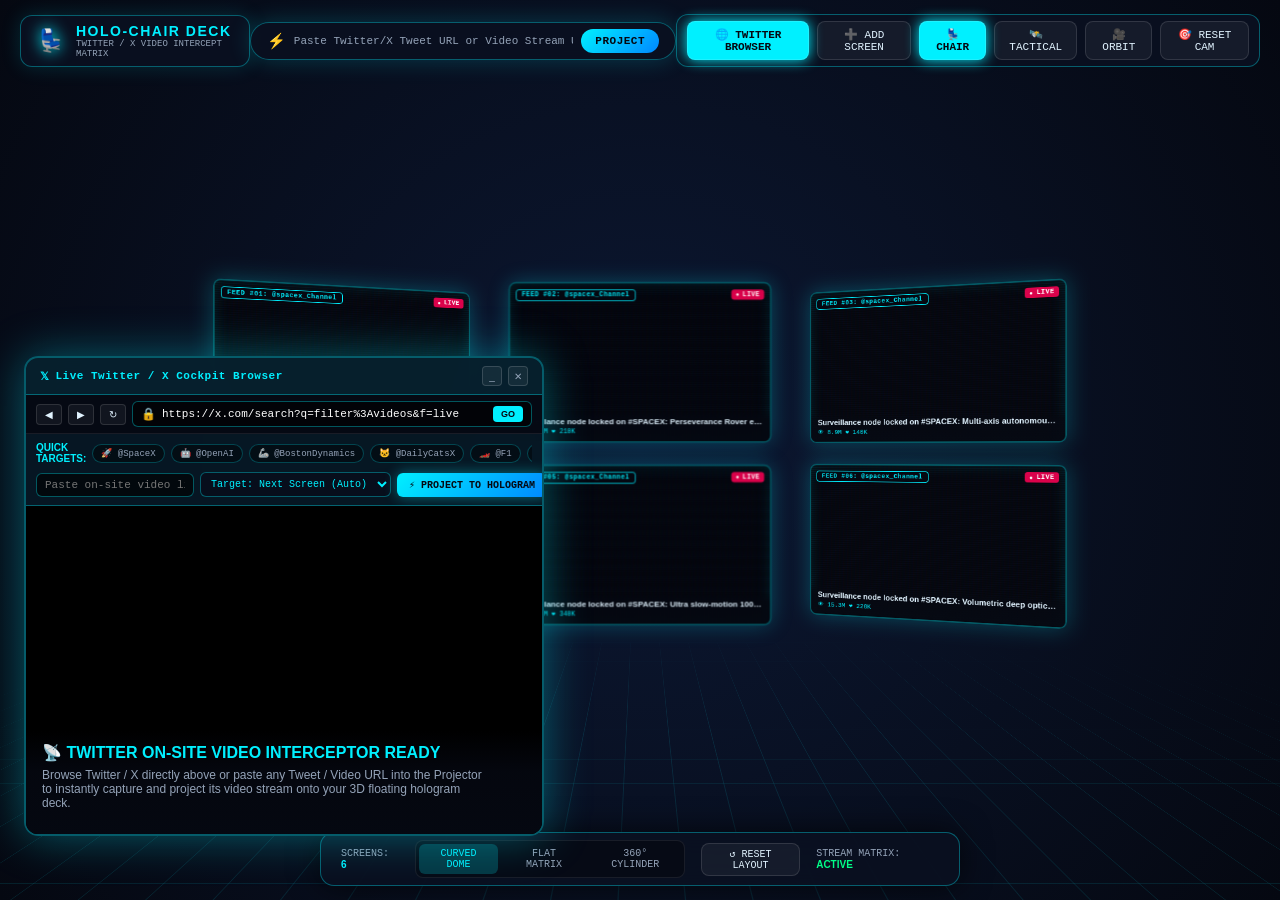
==== index.html @ 928a19dd "Deploy floating in-matrix Twitter browser with on-site video interceptor & 3D projector" ====
<!DOCTYPE html>
<html lang="en">
<head>
    <meta charset="UTF-8">
    <meta name="viewport" content="width=device-width, initial-scale=1.0">
    <title>Man in the Chair – 3D Holographic Twitter Command Deck</title>
    <link rel="stylesheet" href="./static/style.css">
    <script src="./static/twitter_engine.js"></script>
</head>
<body>

    <!-- 3D CSS Holographic Viewport -->
    <div id="css3d-viewport">
        <div class="floor-grid"></div>
        <div id="screens-cluster"></div>
    </div>

    <!-- Top Command HUD -->
    <div class="top-hud">
        <div class="brand-section">
            <div class="brand-icon">💺</div>
            <div>
                <div class="brand-title">Holo-Chair Deck</div>
                <div class="brand-sub">TWITTER / X VIDEO INTERCEPT MATRIX</div>
            </div>
        </div>

        <!-- Quick Intercept Input -->
        <form class="search-container" id="quick-intercept-form">
            <span class="search-icon">⚡</span>
            <input type="text" id="quick-intercept-input" placeholder="Paste Twitter/X Tweet URL or Video Stream URL to project into Hologram..." autocomplete="off" />
            <button type="submit" class="search-btn" id="quick-intercept-btn">PROJECT</button>
        </form>

        <!-- System Controls -->
        <div class="system-controls">
            <button class="hud-btn active" id="btn-toggle-browser" title="Toggle Floating Twitter Browser Console">🌐 TWITTER BROWSER</button>
            <button class="hud-btn" id="btn-add-screen" title="Add More Hologram Screens">➕ ADD SCREEN</button>
            <button class="hud-btn cam-btn active" data-cam="chair" title="First-Person Chair View">💺 CHAIR</button>
            <button class="hud-btn cam-btn" data-cam="tactical" title="Tactical Overview">🛰️ TACTICAL</button>
            <button class="hud-btn cam-btn" data-cam="orbit" title="Cinematic Orbit">🎥 ORBIT</button>
            <button class="hud-btn" id="btn-reset-cam" title="Reset Camera POV">🎯 RESET CAM</button>
        </div>
    </div>

    <!-- Floating Live Twitter Browser Console Deck -->
    <div class="floating-browser-panel" id="twitter-browser-panel">
        <div class="browser-header">
            <div class="browser-tab">
                <span style="color:var(--neon-cyan);">𝕏</span> Live Twitter / X Cockpit Browser
            </div>
            <div class="browser-window-controls">
                <button class="browser-win-btn" id="btn-browser-minimize">_</button>
                <button class="browser-win-btn" id="btn-browser-close">✕</button>
            </div>
        </div>

        <!-- Browser Navigation Bar -->
        <div class="browser-nav-bar">
            <button class="nav-btn" id="btn-nav-back" title="Back">◀</button>
            <button class="nav-btn" id="btn-nav-forward" title="Forward">▶</button>
            <button class="nav-btn" id="btn-nav-reload" title="Reload">↻</button>
            <div class="browser-url-bar">
                <span style="font-size:12px; color:var(--text-muted);">🔒</span>
                <input type="text" id="browser-url-input" value="https://x.com/search?q=filter%3Avideos&f=live" placeholder="https://x.com/..." />
                <button class="nav-go-btn" id="btn-nav-go">GO</button>
            </div>
        </div>

        <!-- Video Grabber / Interception Action Bar -->
        <div class="browser-action-bar">
            <div class="grabber-pill-group">
                <span style="font-size:10px; color:var(--neon-cyan); font-weight:700;">QUICK TARGETS:</span>
                <button class="target-pill" data-url="https://x.com/SpaceX">🚀 @SpaceX</button>
                <button class="target-pill" data-url="https://x.com/OpenAI">🤖 @OpenAI</button>
                <button class="target-pill" data-url="https://x.com/BostonDynamics">🦾 @BostonDynamics</button>
                <button class="target-pill" data-url="https://x.com/DailyCatsX">🐱 @DailyCatsX</button>
                <button class="target-pill" data-url="https://x.com/F1">🏎️ @F1</button>
                <button class="target-pill" data-url="https://x.com/search?q=starship%20video&f=live">🔍 Starship Live</button>
            </div>
            <div class="grabber-trigger-row">
                <input type="text" id="grab-video-url" placeholder="Paste on-site video link or Tweet URL to project..." />
                <select id="target-screen-select">
                    <option value="auto">Target: Next Screen (Auto)</option>
                    <option value="0">Screen #01</option>
                    <option value="1">Screen #02</option>
                    <option value="2">Screen #03</option>
                    <option value="3">Screen #04</option>
                    <option value="4">Screen #05</option>
                    <option value="5">Screen #06</option>
                    <option value="new">➕ New Screen</option>
                </select>
                <button class="grab-project-btn" id="btn-grab-project">⚡ PROJECT TO HOLOGRAM</button>
            </div>
        </div>

        <!-- Embedded Interactive Browser Frame -->
        <div class="browser-viewport-container">
            <iframe id="twitter-iframe" src="https://platform.twitter.com/widgets/tweet.html" allow="autoplay; fullscreen; encrypted-media"></iframe>
            <div class="browser-overlay-hint" id="browser-hint">
                <div style="font-size:16px; font-weight:700; color:var(--neon-cyan); margin-bottom:6px;">📡 TWITTER ON-SITE VIDEO INTERCEPTOR READY</div>
                <div style="font-size:12px; color:var(--text-muted); max-width:440px; margin-bottom:12px;">
                    Browse Twitter / X directly above or paste any Tweet / Video URL into the Projector to instantly capture and project its video stream onto your 3D floating hologram deck.
                </div>
            </div>
        </div>
    </div>

    <!-- Right Screen Adjuster Telemetry Panel -->
    <div class="right-focus-panel" id="focus-panel">
        <div class="panel-header" style="display:flex; justify-content:space-between; align-items:center;">
            <span id="focus-screen-num" style="color:var(--neon-cyan); font-weight:700;">SCREEN #01</span>
            <button class="focus-close-btn" id="close-focus-btn">✕</button>
        </div>

        <!-- 3D Screen Spatial Adjuster Controls -->
        <div class="adjuster-section">
            <div style="font-size:10px; font-weight:700; color:var(--neon-cyan); text-transform:uppercase;">⚙ SPATIAL CALIBRATION</div>

            <div class="control-slider-group">
                <span>SCALE:</span>
                <input type="range" id="slider-scale" min="0.5" max="2.0" step="0.05" value="1.0" />
            </div>
            <div class="control-slider-group">
                <span>OFFSET X:</span>
                <input type="range" id="slider-pos-x" min="-600" max="600" step="10" value="0" />
            </div>
            <div class="control-slider-group">
                <span>OFFSET Y:</span>
                <input type="range" id="slider-pos-y" min="-400" max="400" step="10" value="0" />
            </div>
            <div class="control-slider-group">
                <span>DEPTH Z:</span>
                <input type="range" id="slider-pos-z" min="-400" max="400" step="10" value="0" />
            </div>
            <div class="control-slider-group">
                <span>ANGLE Y:</span>
                <input type="range" id="slider-rot-y" min="-60" max="60" step="2" value="0" />
            </div>

            <div class="action-row">
                <button class="action-btn" id="btn-save-layout" title="Save Custom Spatial Layout">💾 SAVE LAYOUT</button>
                <button class="action-btn" id="btn-load-layout" title="Load Saved Layout">↺ LOAD</button>
                <button class="action-btn danger" id="btn-remove-screen" title="Remove This Screen">🗑 REMOVE</button>
            </div>
        </div>
    </div>

    <!-- Bottom Cockpit Status Deck -->
    <div class="bottom-cockpit-hud">
        <div class="cockpit-stat">SCREENS: <span id="stat-active-screens">6</span></div>
        
        <div class="layout-picker">
            <button class="layout-btn active" data-layout="curved_dome">CURVED DOME</button>
            <button class="layout-btn" data-layout="flat_matrix">FLAT MATRIX</button>
            <button class="layout-btn" data-layout="cylinder_ring">360° CYLINDER</button>
        </div>

        <button class="hud-btn" id="btn-reset-layout" style="padding:4px 8px; font-size:10px;">↺ RESET LAYOUT</button>
        <div class="cockpit-stat">STREAM MATRIX: <span style="color:var(--neon-green);">ACTIVE</span></div>
    </div>

    <!-- Modal for Adding Screen -->
    <div class="modal-backdrop" id="add-screen-modal">
        <div class="modal-card">
            <div style="font-size:14px; font-weight:700; color:var(--neon-cyan); letter-spacing:1px;">➕ DEPLOY NEW TWITTER / X SCREEN</div>
            <div style="font-size:11px; color:var(--text-muted);">Enter a topic, hashtag, or paste a direct Twitter/X post URL:</div>
            <input type="text" id="modal-screen-topic" placeholder="e.g. Starship, Sora, F1, https://x.com/user/status/..." />
            <div style="display:flex; gap:10px;">
                <button class="action-btn" id="modal-add-btn" style="background:var(--neon-cyan); color:#050811; font-weight:700; flex:2;">DEPLOY SCREEN</button>
                <button class="action-btn" id="modal-cancel-btn" style="flex:1;">CANCEL</button>
            </div>
        </div>
    </div>

    <!-- Toast Banner -->
    <div class="holo-toast" id="holo-toast">Holographic Array Online</div>

    <script src="./static/holo_viewport.js"></script>
    <script src="./static/app.js"></script>
</body>
</html>
---- static/style.css ----
:root {
  --neon-cyan: #00f0ff;
  --neon-amber: #ffb703;
  --neon-pink: #ff007f;
  --neon-green: #00ff88;
  --neon-purple: #9d4edd;
  --bg-deep: #050811;
  --bg-panel: rgba(10, 16, 32, 0.94);
  --border-cyan: rgba(0, 240, 255, 0.35);
  --border-glow: rgba(0, 240, 255, 0.6);
  --text-main: #e0f2fe;
  --text-muted: #94a3b8;
  --font-mono: 'SF Mono', 'Courier New', Courier, monospace;
}

* {
  box-sizing: border-box;
  margin: 0;
  padding: 0;
  user-select: none;
  font-family: -apple-system, BlinkMacSystemFont, 'Segoe UI', Roboto, sans-serif;
}

body {
  background: radial-gradient(circle at 50% 50%, #0c1833 0%, #050811 100%);
  color: var(--text-main);
  height: 100vh;
  overflow: hidden;
  position: relative;
  perspective: 1300px;
}

/* CSS 3D Viewport */
#css3d-viewport {
  position: absolute;
  top: 0; left: 0; width: 100%; height: 100%;
  display: flex;
  justify-content: center;
  align-items: center;
  transform-style: preserve-3d;
  z-index: 10;
  transition: transform 0.25s cubic-bezier(0.16, 1, 0.3, 1);
  pointer-events: auto;
}

/* Holographic Floor Grid */
.floor-grid {
  position: absolute;
  width: 2800px;
  height: 2800px;
  background-image: 
    linear-gradient(rgba(0, 240, 255, 0.15) 1px, transparent 1px),
    linear-gradient(90deg, rgba(0, 240, 255, 0.15) 1px, transparent 1px);
  background-size: 60px 60px;
  transform: rotateX(90deg) translateZ(-400px);
  opacity: 0.7;
  pointer-events: none;
  mask-image: radial-gradient(circle at center, black 30%, transparent 75%);
  -webkit-mask-image: radial-gradient(circle at center, black 30%, transparent 75%);
}

#screens-cluster {
  position: relative;
  width: 0; height: 0;
  transform-style: preserve-3d;
}

/* Individual 3D Floating Widescreen Video Screen */
.holo-screen-3d {
  position: absolute;
  width: 360px;
  height: 220px;
  left: -180px;
  top: -110px;
  transform-style: preserve-3d;
  background: rgba(5, 8, 17, 0.95);
  border: 2px solid var(--border-cyan);
  border-radius: 10px;
  box-shadow: 0 0 30px rgba(0, 240, 255, 0.25), inset 0 0 20px rgba(0, 240, 255, 0.15);
  transition: transform 0.4s cubic-bezier(0.16, 1, 0.3, 1), box-shadow 0.3s ease, border-color 0.3s ease;
  overflow: hidden;
  cursor: pointer;
  pointer-events: auto;
}

.holo-screen-3d:hover {
  border-color: var(--neon-cyan);
  box-shadow: 0 0 50px rgba(0, 240, 255, 0.6), inset 0 0 30px rgba(0, 240, 255, 0.3);
}

.holo-screen-3d.focused {
  border-color: var(--neon-green) !important;
  box-shadow: 0 0 60px rgba(0, 255, 136, 0.65), inset 0 0 30px rgba(0, 255, 136, 0.3) !important;
}

/* Full-Frame Video Stream */
.screen-video-el {
  width: 100%;
  height: 100%;
  object-fit: cover;
  display: block;
  filter: contrast(1.08) brightness(1.05);
}

/* Scanline Overlay */
.holo-screen-3d::after {
  content: " ";
  display: block;
  position: absolute;
  top: 0; left: 0; bottom: 0; right: 0;
  background: linear-gradient(rgba(18, 16, 16, 0) 50%, rgba(0, 0, 0, 0.35) 50%), 
              linear-gradient(90deg, rgba(255, 0, 0, 0.03), rgba(0, 255, 0, 0.01), rgba(0, 0, 255, 0.03));
  background-size: 100% 3px, 6px 100%;
  pointer-events: none;
}

/* Screen HUD Badges */
.screen-tag-badge {
  position: absolute;
  top: 8px;
  left: 8px;
  background: rgba(5, 8, 17, 0.85);
  border: 1px solid var(--neon-cyan);
  color: var(--neon-cyan);
  font-size: 9px;
  font-family: var(--font-mono);
  font-weight: 700;
  padding: 2px 7px;
  border-radius: 4px;
  z-index: 20;
  letter-spacing: 0.5px;
}

.screen-live-badge {
  position: absolute;
  top: 8px;
  right: 8px;
  background: rgba(255, 0, 85, 0.85);
  color: white;
  font-size: 9px;
  font-family: var(--font-mono);
  font-weight: 800;
  padding: 2px 6px;
  border-radius: 4px;
  z-index: 20;
  letter-spacing: 0.5px;
  display: flex;
  align-items: center;
  gap: 4px;
}

.screen-caption-bar {
  position: absolute;
  bottom: 0; left: 0; right: 0;
  background: linear-gradient(to top, rgba(5, 8, 17, 0.95) 0%, rgba(5, 8, 17, 0.8) 70%, transparent 100%);
  padding: 8px 10px;
  z-index: 20;
}

.screen-caption-title {
  font-size: 11px;
  color: var(--text-main);
  white-space: nowrap;
  overflow: hidden;
  text-overflow: ellipsis;
  font-weight: 600;
  margin-bottom: 3px;
}

.screen-caption-meta {
  font-size: 9px;
  color: var(--neon-cyan);
  font-family: var(--font-mono);
}

/* Top Command Bar */
.top-hud {
  position: absolute;
  top: 14px; left: 20px; right: 20px;
  display: flex;
  justify-content: space-between;
  align-items: center;
  z-index: 1000;
  pointer-events: auto;
}

.brand-section {
  display: flex;
  align-items: center;
  gap: 12px;
  background: var(--bg-panel);
  backdrop-filter: blur(16px);
  border: 1px solid var(--border-cyan);
  border-radius: 12px;
  padding: 7px 16px;
  box-shadow: 0 0 20px rgba(0, 240, 255, 0.15);
}

.brand-icon {
  font-size: 22px;
  filter: drop-shadow(0 0 8px var(--neon-cyan));
}

.brand-title {
  font-size: 14px;
  font-weight: 800;
  letter-spacing: 1.5px;
  text-transform: uppercase;
  color: var(--neon-cyan);
}

.brand-sub {
  font-size: 9px;
  color: var(--text-muted);
  font-family: var(--font-mono);
}

/* Quick Intercept Container */
.search-container {
  display: flex;
  align-items: center;
  gap: 8px;
  background: var(--bg-panel);
  backdrop-filter: blur(16px);
  border: 1px solid var(--border-cyan);
  border-radius: 30px;
  padding: 6px 16px;
  width: 480px;
  box-shadow: 0 0 25px rgba(0, 240, 255, 0.2);
  transition: all 0.3s ease;
  z-index: 1000;
}

.search-container:focus-within {
  border-color: var(--neon-cyan);
  box-shadow: 0 0 35px rgba(0, 240, 255, 0.45);
}

.search-icon {
  color: var(--neon-cyan);
  font-size: 15px;
}

#quick-intercept-input {
  flex: 1;
  background: transparent;
  border: none;
  color: white;
  font-size: 13px;
  outline: none;
  font-family: var(--font-mono);
  user-select: text;
  -webkit-user-select: text;
}

#quick-intercept-input::placeholder {
  color: var(--text-muted);
  font-size: 11px;
}

.search-btn {
  background: linear-gradient(135deg, #00f0ff 0%, #0088ff 100%);
  border: none;
  color: #050811;
  font-weight: 800;
  font-size: 11px;
  padding: 6px 14px;
  border-radius: 20px;
  cursor: pointer;
  letter-spacing: 0.5px;
  font-family: var(--font-mono);
}

/* System Controls */
.system-controls {
  display: flex;
  gap: 8px;
  background: var(--bg-panel);
  backdrop-filter: blur(16px);
  border: 1px solid var(--border-cyan);
  border-radius: 12px;
  padding: 6px 10px;
}

.hud-btn {
  background: rgba(255, 255, 255, 0.05);
  border: 1px solid rgba(255, 255, 255, 0.12);
  color: var(--text-main);
  padding: 6px 10px;
  border-radius: 8px;
  font-size: 11px;
  font-family: var(--font-mono);
  display: flex;
  align-items: center;
  gap: 5px;
  cursor: pointer;
  transition: all 0.2s;
}

.hud-btn:hover {
  background: rgba(0, 240, 255, 0.2);
  border-color: var(--neon-cyan);
  color: var(--neon-cyan);
  box-shadow: 0 0 12px rgba(0, 240, 255, 0.3);
}

.hud-btn.active {
  background: var(--neon-cyan);
  color: #050811;
  font-weight: 800;
  box-shadow: 0 0 14px var(--neon-cyan);
}

/* =============================================================
   Floating Twitter Browser Console Deck
   ============================================================= */
.floating-browser-panel {
  position: absolute;
  bottom: 64px;
  left: 24px;
  width: 520px;
  height: 480px;
  background: rgba(8, 14, 28, 0.96);
  backdrop-filter: blur(20px);
  border: 2px solid var(--border-cyan);
  border-radius: 14px;
  box-shadow: 0 0 45px rgba(0, 240, 255, 0.35);
  display: flex;
  flex-direction: column;
  z-index: 1500;
  overflow: hidden;
  transition: all 0.3s cubic-bezier(0.16, 1, 0.3, 1);
  pointer-events: auto;
}

.browser-header {
  display: flex;
  justify-content: space-between;
  align-items: center;
  background: rgba(0, 240, 255, 0.08);
  border-bottom: 1px solid var(--border-cyan);
  padding: 8px 14px;
}

.browser-tab {
  font-size: 11px;
  font-weight: 700;
  color: var(--neon-cyan);
  font-family: var(--font-mono);
  display: flex;
  align-items: center;
  gap: 6px;
  letter-spacing: 0.5px;
}

.browser-window-controls {
  display: flex;
  gap: 6px;
}

.browser-win-btn {
  background: rgba(255, 255, 255, 0.06);
  border: 1px solid rgba(255, 255, 255, 0.15);
  color: var(--text-muted);
  width: 20px;
  height: 20px;
  border-radius: 4px;
  font-size: 10px;
  cursor: pointer;
  display: flex;
  align-items: center;
  justify-content: center;
}

.browser-win-btn:hover {
  color: white;
  border-color: var(--neon-cyan);
}

/* Browser Nav Bar */
.browser-nav-bar {
  display: flex;
  align-items: center;
  gap: 6px;
  padding: 6px 10px;
  background: rgba(5, 8, 17, 0.7);
  border-bottom: 1px solid rgba(255, 255, 255, 0.08);
}

.nav-btn {
  background: rgba(255, 255, 255, 0.05);
  border: 1px solid rgba(255, 255, 255, 0.12);
  color: var(--text-main);
  padding: 4px 8px;
  border-radius: 4px;
  font-size: 10px;
  cursor: pointer;
}

.nav-btn:hover {
  background: rgba(0, 240, 255, 0.2);
  color: var(--neon-cyan);
}

.browser-url-bar {
  flex: 1;
  display: flex;
  align-items: center;
  gap: 6px;
  background: rgba(0, 0, 0, 0.6);
  border: 1px solid var(--border-cyan);
  border-radius: 6px;
  padding: 4px 8px;
}

#browser-url-input {
  flex: 1;
  background: transparent;
  border: none;
  color: white;
  font-size: 11px;
  font-family: var(--font-mono);
  outline: none;
  user-select: text;
  -webkit-user-select: text;
}

.nav-go-btn {
  background: var(--neon-cyan);
  border: none;
  color: #050811;
  font-size: 9px;
  font-weight: 800;
  padding: 3px 8px;
  border-radius: 4px;
  cursor: pointer;
}

/* Action & Grabber Bar */
.browser-action-bar {
  display: flex;
  flex-direction: column;
  gap: 6px;
  padding: 8px 10px;
  background: rgba(0, 240, 255, 0.04);
  border-bottom: 1px solid var(--border-cyan);
}

.grabber-pill-group {
  display: flex;
  align-items: center;
  gap: 6px;
  overflow-x: auto;
  padding-bottom: 2px;
}

.target-pill {
  background: rgba(0, 0, 0, 0.4);
  border: 1px solid rgba(0, 240, 255, 0.25);
  color: var(--text-muted);
  font-size: 9px;
  font-family: var(--font-mono);
  padding: 3px 8px;
  border-radius: 12px;
  white-space: nowrap;
  cursor: pointer;
  transition: all 0.2s;
}

.target-pill:hover {
  border-color: var(--neon-cyan);
  color: var(--neon-cyan);
  background: rgba(0, 240, 255, 0.15);
}

.grabber-trigger-row {
  display: flex;
  gap: 6px;
  align-items: center;
}

#grab-video-url {
  flex: 2;
  background: rgba(0, 0, 0, 0.6);
  border: 1px solid var(--border-cyan);
  border-radius: 6px;
  padding: 5px 8px;
  color: white;
  font-size: 11px;
  font-family: var(--font-mono);
  outline: none;
  user-select: text;
  -webkit-user-select: text;
}

#target-screen-select {
  flex: 1;
  background: rgba(8, 14, 28, 0.9);
  border: 1px solid var(--border-cyan);
  color: var(--neon-cyan);
  border-radius: 6px;
  padding: 5px 6px;
  font-size: 10px;
  font-family: var(--font-mono);
  outline: none;
  cursor: pointer;
}

.grab-project-btn {
  background: linear-gradient(135deg, #00f0ff 0%, #0088ff 100%);
  border: none;
  color: #050811;
  font-size: 10px;
  font-weight: 800;
  font-family: var(--font-mono);
  padding: 6px 12px;
  border-radius: 6px;
  cursor: pointer;
  white-space: nowrap;
  box-shadow: 0 0 14px rgba(0, 240, 255, 0.4);
}

.grab-project-btn:hover {
  box-shadow: 0 0 20px rgba(0, 240, 255, 0.7);
}

/* Browser Viewport */
.browser-viewport-container {
  position: relative;
  flex: 1;
  background: #000;
  overflow: hidden;
}

#twitter-iframe {
  width: 100%;
  height: 100%;
  border: none;
  background: #000;
}

.browser-overlay-hint {
  position: absolute;
  bottom: 0; left: 0; right: 0;
  background: linear-gradient(to top, rgba(5, 8, 17, 0.98) 0%, rgba(5, 8, 17, 0.85) 60%, transparent 100%);
  padding: 12px 16px;
  pointer-events: none;
}

/* Right Adjuster Telemetry Panel */
.right-focus-panel {
  position: absolute;
  top: 100px;
  right: 20px;
  width: 280px;
  background: var(--bg-panel);
  backdrop-filter: blur(16px);
  border: 1px solid var(--border-cyan);
  border-radius: 12px;
  padding: 14px;
  display: none;
  flex-direction: column;
  gap: 12px;
  z-index: 1000;
  box-shadow: 0 0 35px rgba(0, 240, 255, 0.25);
}

.focus-close-btn {
  background: transparent;
  border: none;
  color: var(--text-muted);
  cursor: pointer;
  font-size: 14px;
}

.focus-close-btn:hover {
  color: white;
}

.adjuster-section {
  display: flex;
  flex-direction: column;
  gap: 8px;
}

.control-slider-group {
  display: flex;
  align-items: center;
  justify-content: space-between;
  font-size: 10px;
  font-family: var(--font-mono);
  color: var(--text-muted);
  gap: 8px;
}

.control-slider-group input[type="range"] {
  flex: 1;
  accent-color: var(--neon-cyan);
  cursor: pointer;
}

.action-row {
  display: flex;
  gap: 6px;
  margin-top: 6px;
}

.action-btn {
  flex: 1;
  background: rgba(255, 255, 255, 0.06);
  border: 1px solid rgba(255, 255, 255, 0.15);
  color: var(--text-main);
  padding: 6px;
  border-radius: 6px;
  font-size: 10px;
  font-family: var(--font-mono);
  cursor: pointer;
  transition: all 0.2s;
  text-align: center;
}

.action-btn:hover {
  background: rgba(0, 240, 255, 0.2);
  border-color: var(--neon-cyan);
  color: var(--neon-cyan);
}

.action-btn.danger:hover {
  background: rgba(255, 0, 85, 0.25);
  border-color: #ff0055;
  color: #ff0055;
}

/* Bottom Cockpit Status Deck */
.bottom-cockpit-hud {
  position: absolute;
  bottom: 14px;
  left: 50%;
  transform: translateX(-50%);
  display: flex;
  align-items: center;
  gap: 16px;
  background: var(--bg-panel);
  backdrop-filter: blur(16px);
  border: 1px solid var(--border-cyan);
  border-radius: 14px;
  padding: 7px 20px;
  z-index: 1000;
  box-shadow: 0 0 30px rgba(0, 0, 0, 0.7);
}

.cockpit-stat {
  font-size: 10px;
  font-family: var(--font-mono);
  color: var(--text-muted);
}

.cockpit-stat span {
  color: var(--neon-cyan);
  font-weight: 700;
}

.layout-picker {
  display: flex;
  gap: 6px;
  background: rgba(0, 0, 0, 0.3);
  padding: 3px;
  border-radius: 8px;
  border: 1px solid rgba(255, 255, 255, 0.08);
}

.layout-btn {
  background: transparent;
  border: none;
  color: var(--text-muted);
  font-size: 10px;
  font-family: var(--font-mono);
  padding: 4px 8px;
  border-radius: 6px;
  cursor: pointer;
  transition: all 0.2s;
}

.layout-btn.active, .layout-btn:hover {
  background: rgba(0, 240, 255, 0.2);
  color: var(--neon-cyan);
}

/* Modal for Adding Screen */
.modal-backdrop {
  position: fixed;
  top: 0; left: 0; right: 0; bottom: 0;
  background: rgba(0, 0, 0, 0.75);
  backdrop-filter: blur(8px);
  display: none;
  align-items: center;
  justify-content: center;
  z-index: 3000;
}

.modal-card {
  width: 420px;
  background: var(--bg-panel);
  border: 1px solid var(--neon-cyan);
  border-radius: 14px;
  padding: 20px;
  box-shadow: 0 0 40px rgba(0, 240, 255, 0.35);
  display: flex;
  flex-direction: column;
  gap: 14px;
}

.modal-card input {
  width: 100%;
  background: rgba(0, 0, 0, 0.5);
  border: 1px solid var(--border-cyan);
  border-radius: 8px;
  padding: 10px;
  color: white;
  font-size: 13px;
  outline: none;
  font-family: var(--font-mono);
  user-select: text;
  -webkit-user-select: text;
}

/* Holographic Notification Banner */
.holo-toast {
  position: absolute;
  top: 80px;
  left: 50%;
  transform: translateX(-50%);
  background: rgba(8, 14, 28, 0.95);
  backdrop-filter: blur(16px);
  border: 1px solid var(--neon-cyan);
  color: var(--neon-cyan);
  font-size: 12px;
  font-family: var(--font-mono);
  padding: 8px 20px;
  border-radius: 24px;
  box-shadow: 0 0 30px rgba(0, 240, 255, 0.5);
  z-index: 2000;
  display: none;
  letter-spacing: 0.5px;
}

input, button, select, .top-hud, .floating-browser-panel, .right-focus-panel, .bottom-cockpit-hud, .hud-btn, .layout-btn, .search-btn, .action-btn {
  pointer-events: auto !important;
  cursor: pointer;
}
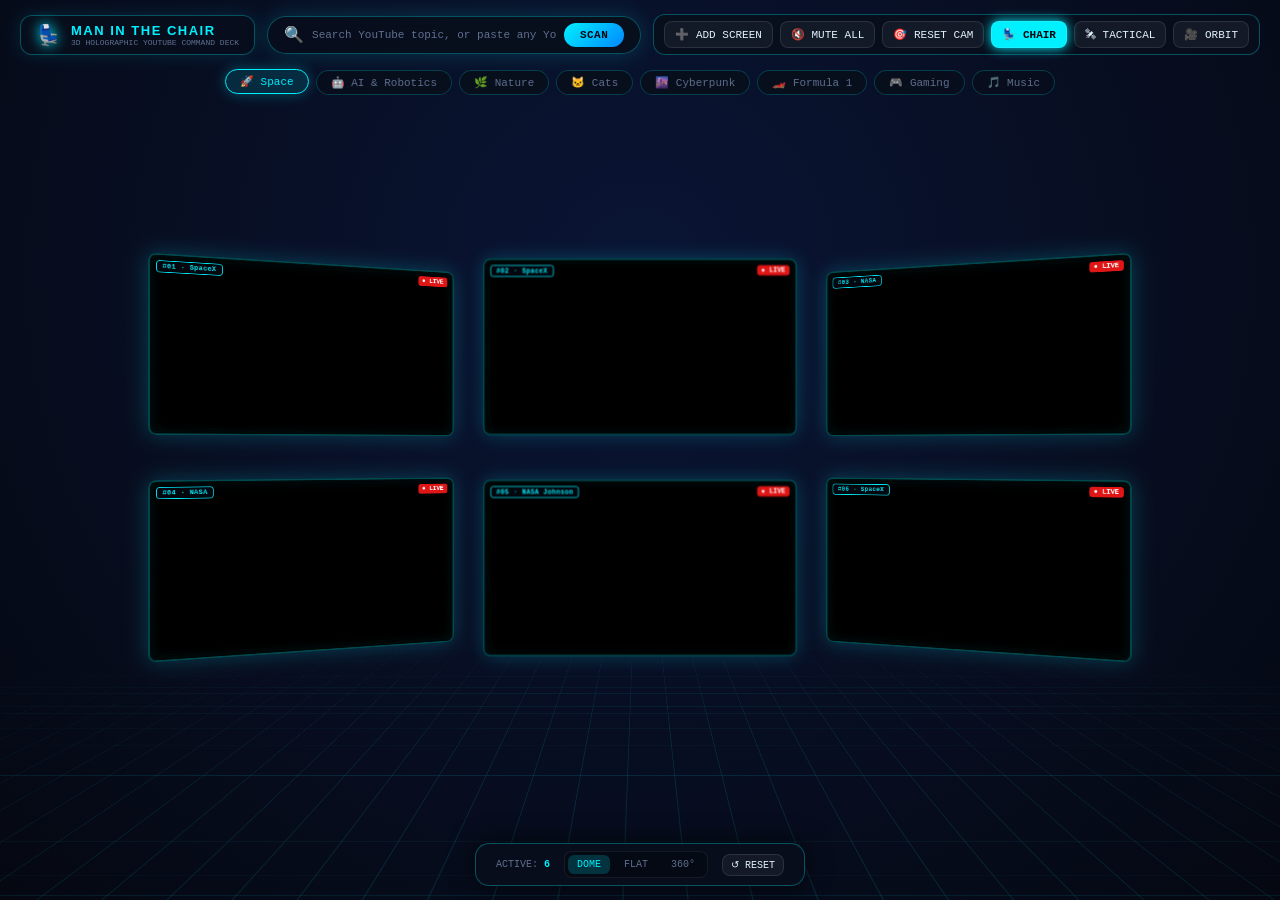
==== commit c94af9df: "Complete rebuild: Replace Twitter with YouTube - real embeddable live video streams in 3D holographi" ====
--- a/index.html
+++ b/index.html
@@ -3,180 +3,119 @@
 <head>
     <meta charset="UTF-8">
     <meta name="viewport" content="width=device-width, initial-scale=1.0">
-    <title>Man in the Chair – 3D Holographic Twitter Command Deck</title>
+    <title>Man in the Chair – 3D Holographic YouTube Command Deck</title>
     <link rel="stylesheet" href="./static/style.css">
-    <script src="./static/twitter_engine.js"></script>
 </head>
 <body>
 
-    <!-- 3D CSS Holographic Viewport -->
-    <div id="css3d-viewport">
+    <!-- 3D Holographic Viewport -->
+    <div id="viewport">
         <div class="floor-grid"></div>
         <div id="screens-cluster"></div>
     </div>
 
-    <!-- Top Command HUD -->
+    <!-- Top HUD Bar -->
     <div class="top-hud">
-        <div class="brand-section">
-            <div class="brand-icon">💺</div>
+        <div class="brand">
+            <span class="brand-icon">💺</span>
             <div>
-                <div class="brand-title">Holo-Chair Deck</div>
-                <div class="brand-sub">TWITTER / X VIDEO INTERCEPT MATRIX</div>
+                <div class="brand-name">MAN IN THE CHAIR</div>
+                <div class="brand-sub">3D HOLOGRAPHIC YOUTUBE COMMAND DECK</div>
             </div>
         </div>
 
-        <!-- Quick Intercept Input -->
-        <form class="search-container" id="quick-intercept-form">
-            <span class="search-icon">⚡</span>
-            <input type="text" id="quick-intercept-input" placeholder="Paste Twitter/X Tweet URL or Video Stream URL to project into Hologram..." autocomplete="off" />
-            <button type="submit" class="search-btn" id="quick-intercept-btn">PROJECT</button>
+        <form class="search-bar" id="search-form">
+            <span>🔍</span>
+            <input id="search-input" type="text" placeholder="Search YouTube topic, or paste any YouTube URL..." autocomplete="off" />
+            <button type="submit" id="search-btn">SCAN</button>
         </form>
 
-        <!-- System Controls -->
-        <div class="system-controls">
-            <button class="hud-btn active" id="btn-toggle-browser" title="Toggle Floating Twitter Browser Console">🌐 TWITTER BROWSER</button>
-            <button class="hud-btn" id="btn-add-screen" title="Add More Hologram Screens">➕ ADD SCREEN</button>
-            <button class="hud-btn cam-btn active" data-cam="chair" title="First-Person Chair View">💺 CHAIR</button>
-            <button class="hud-btn cam-btn" data-cam="tactical" title="Tactical Overview">🛰️ TACTICAL</button>
-            <button class="hud-btn cam-btn" data-cam="orbit" title="Cinematic Orbit">🎥 ORBIT</button>
-            <button class="hud-btn" id="btn-reset-cam" title="Reset Camera POV">🎯 RESET CAM</button>
+        <div class="hud-controls">
+            <button class="hud-btn add-btn" id="btn-add">➕ ADD SCREEN</button>
+            <button class="hud-btn" id="btn-mute-all">🔇 MUTE ALL</button>
+            <button class="hud-btn" id="btn-reset-cam">🎯 RESET CAM</button>
+            <button class="hud-btn cam-btn active" data-cam="chair">💺 CHAIR</button>
+            <button class="hud-btn cam-btn" data-cam="tactical">🛰 TACTICAL</button>
+            <button class="hud-btn cam-btn" data-cam="orbit">🎥 ORBIT</button>
         </div>
     </div>
 
-    <!-- Floating Live Twitter Browser Console Deck -->
-    <div class="floating-browser-panel" id="twitter-browser-panel">
-        <div class="browser-header">
-            <div class="browser-tab">
-                <span style="color:var(--neon-cyan);">𝕏</span> Live Twitter / X Cockpit Browser
-            </div>
-            <div class="browser-window-controls">
-                <button class="browser-win-btn" id="btn-browser-minimize">_</button>
-                <button class="browser-win-btn" id="btn-browser-close">✕</button>
-            </div>
+    <!-- Category Pills -->
+    <div class="pills-bar">
+        <button class="pill active" data-cat="space">🚀 Space</button>
+        <button class="pill" data-cat="ai">🤖 AI & Robotics</button>
+        <button class="pill" data-cat="nature">🌿 Nature</button>
+        <button class="pill" data-cat="cats">🐱 Cats</button>
+        <button class="pill" data-cat="cyberpunk">🌆 Cyberpunk</button>
+        <button class="pill" data-cat="f1">🏎️ Formula 1</button>
+        <button class="pill" data-cat="gaming">🎮 Gaming</button>
+        <button class="pill" data-cat="music">🎵 Music</button>
+    </div>
+
+    <!-- Right Panel: Screen Adjuster -->
+    <div class="right-panel" id="adj-panel">
+        <div class="panel-title-row">
+            <span id="adj-screen-label">SCREEN #01</span>
+            <button id="adj-close">✕</button>
         </div>
 
-        <!-- Browser Navigation Bar -->
-        <div class="browser-nav-bar">
-            <button class="nav-btn" id="btn-nav-back" title="Back">◀</button>
-            <button class="nav-btn" id="btn-nav-forward" title="Forward">▶</button>
-            <button class="nav-btn" id="btn-nav-reload" title="Reload">↻</button>
-            <div class="browser-url-bar">
-                <span style="font-size:12px; color:var(--text-muted);">🔒</span>
-                <input type="text" id="browser-url-input" value="https://x.com/search?q=filter%3Avideos&f=live" placeholder="https://x.com/..." />
-                <button class="nav-go-btn" id="btn-nav-go">GO</button>
-            </div>
+        <div class="slider-group">
+            <label>SCALE</label>
+            <input type="range" id="sl-scale" min="0.4" max="2.2" step="0.05" value="1" />
+        </div>
+        <div class="slider-group">
+            <label>OFFSET X</label>
+            <input type="range" id="sl-x" min="-700" max="700" step="10" value="0" />
+        </div>
+        <div class="slider-group">
+            <label>OFFSET Y</label>
+            <input type="range" id="sl-y" min="-400" max="400" step="10" value="0" />
+        </div>
+        <div class="slider-group">
+            <label>DEPTH Z</label>
+            <input type="range" id="sl-z" min="-400" max="400" step="10" value="0" />
+        </div>
+        <div class="slider-group">
+            <label>ANGLE Y</label>
+            <input type="range" id="sl-rot" min="-60" max="60" step="2" value="0" />
         </div>
 
-        <!-- Video Grabber / Interception Action Bar -->
-        <div class="browser-action-bar">
-            <div class="grabber-pill-group">
-                <span style="font-size:10px; color:var(--neon-cyan); font-weight:700;">QUICK TARGETS:</span>
-                <button class="target-pill" data-url="https://x.com/SpaceX">🚀 @SpaceX</button>
-                <button class="target-pill" data-url="https://x.com/OpenAI">🤖 @OpenAI</button>
-                <button class="target-pill" data-url="https://x.com/BostonDynamics">🦾 @BostonDynamics</button>
-                <button class="target-pill" data-url="https://x.com/DailyCatsX">🐱 @DailyCatsX</button>
-                <button class="target-pill" data-url="https://x.com/F1">🏎️ @F1</button>
-                <button class="target-pill" data-url="https://x.com/search?q=starship%20video&f=live">🔍 Starship Live</button>
-            </div>
-            <div class="grabber-trigger-row">
-                <input type="text" id="grab-video-url" placeholder="Paste on-site video link or Tweet URL to project..." />
-                <select id="target-screen-select">
-                    <option value="auto">Target: Next Screen (Auto)</option>
-                    <option value="0">Screen #01</option>
-                    <option value="1">Screen #02</option>
-                    <option value="2">Screen #03</option>
-                    <option value="3">Screen #04</option>
-                    <option value="4">Screen #05</option>
-                    <option value="5">Screen #06</option>
-                    <option value="new">➕ New Screen</option>
-                </select>
-                <button class="grab-project-btn" id="btn-grab-project">⚡ PROJECT TO HOLOGRAM</button>
-            </div>
+        <div class="panel-actions">
+            <button class="panel-btn" id="adj-save">💾 SAVE LAYOUT</button>
+            <button class="panel-btn" id="adj-load">↺ LOAD</button>
+            <button class="panel-btn danger" id="adj-remove">🗑 REMOVE</button>
         </div>
+    </div>
 
-        <!-- Embedded Interactive Browser Frame -->
-        <div class="browser-viewport-container">
-            <iframe id="twitter-iframe" src="https://platform.twitter.com/widgets/tweet.html" allow="autoplay; fullscreen; encrypted-media"></iframe>
-            <div class="browser-overlay-hint" id="browser-hint">
-                <div style="font-size:16px; font-weight:700; color:var(--neon-cyan); margin-bottom:6px;">📡 TWITTER ON-SITE VIDEO INTERCEPTOR READY</div>
-                <div style="font-size:12px; color:var(--text-muted); max-width:440px; margin-bottom:12px;">
-                    Browse Twitter / X directly above or paste any Tweet / Video URL into the Projector to instantly capture and project its video stream onto your 3D floating hologram deck.
-                </div>
+    <!-- Bottom Cockpit Bar -->
+    <div class="bottom-bar">
+        <span class="stat">ACTIVE: <strong id="stat-count">0</strong></span>
+        <div class="layout-btns">
+            <button class="layout-btn active" data-layout="dome">DOME</button>
+            <button class="layout-btn" data-layout="flat">FLAT</button>
+            <button class="layout-btn" data-layout="ring">360°</button>
+        </div>
+        <button class="hud-btn sm" id="btn-reset-layout">↺ RESET</button>
+    </div>
+
+    <!-- Add Screen Modal -->
+    <div class="modal-back" id="add-modal">
+        <div class="modal">
+            <div class="modal-title">➕ ADD YOUTUBE SCREEN</div>
+            <div class="modal-sub">Paste a YouTube URL or enter any search topic</div>
+            <input id="modal-input" type="text" placeholder="e.g. https://youtube.com/watch?v=... or 'Starship launch'" />
+            <div class="modal-btns">
+                <button class="panel-btn confirm" id="modal-confirm">DEPLOY</button>
+                <button class="panel-btn" id="modal-cancel">CANCEL</button>
             </div>
         </div>
     </div>
 
-    <!-- Right Screen Adjuster Telemetry Panel -->
-    <div class="right-focus-panel" id="focus-panel">
-        <div class="panel-header" style="display:flex; justify-content:space-between; align-items:center;">
-            <span id="focus-screen-num" style="color:var(--neon-cyan); font-weight:700;">SCREEN #01</span>
-            <button class="focus-close-btn" id="close-focus-btn">✕</button>
-        </div>
+    <!-- Toast -->
+    <div class="toast" id="toast"></div>
 
-        <!-- 3D Screen Spatial Adjuster Controls -->
-        <div class="adjuster-section">
-            <div style="font-size:10px; font-weight:700; color:var(--neon-cyan); text-transform:uppercase;">⚙ SPATIAL CALIBRATION</div>
-
-            <div class="control-slider-group">
-                <span>SCALE:</span>
-                <input type="range" id="slider-scale" min="0.5" max="2.0" step="0.05" value="1.0" />
-            </div>
-            <div class="control-slider-group">
-                <span>OFFSET X:</span>
-                <input type="range" id="slider-pos-x" min="-600" max="600" step="10" value="0" />
-            </div>
-            <div class="control-slider-group">
-                <span>OFFSET Y:</span>
-                <input type="range" id="slider-pos-y" min="-400" max="400" step="10" value="0" />
-            </div>
-            <div class="control-slider-group">
-                <span>DEPTH Z:</span>
-                <input type="range" id="slider-pos-z" min="-400" max="400" step="10" value="0" />
-            </div>
-            <div class="control-slider-group">
-                <span>ANGLE Y:</span>
-                <input type="range" id="slider-rot-y" min="-60" max="60" step="2" value="0" />
-            </div>
-
-            <div class="action-row">
-                <button class="action-btn" id="btn-save-layout" title="Save Custom Spatial Layout">💾 SAVE LAYOUT</button>
-                <button class="action-btn" id="btn-load-layout" title="Load Saved Layout">↺ LOAD</button>
-                <button class="action-btn danger" id="btn-remove-screen" title="Remove This Screen">🗑 REMOVE</button>
-            </div>
-        </div>
-    </div>
-
-    <!-- Bottom Cockpit Status Deck -->
-    <div class="bottom-cockpit-hud">
-        <div class="cockpit-stat">SCREENS: <span id="stat-active-screens">6</span></div>
-        
-        <div class="layout-picker">
-            <button class="layout-btn active" data-layout="curved_dome">CURVED DOME</button>
-            <button class="layout-btn" data-layout="flat_matrix">FLAT MATRIX</button>
-            <button class="layout-btn" data-layout="cylinder_ring">360° CYLINDER</button>
-        </div>
-
-        <button class="hud-btn" id="btn-reset-layout" style="padding:4px 8px; font-size:10px;">↺ RESET LAYOUT</button>
-        <div class="cockpit-stat">STREAM MATRIX: <span style="color:var(--neon-green);">ACTIVE</span></div>
-    </div>
-
-    <!-- Modal for Adding Screen -->
-    <div class="modal-backdrop" id="add-screen-modal">
-        <div class="modal-card">
-            <div style="font-size:14px; font-weight:700; color:var(--neon-cyan); letter-spacing:1px;">➕ DEPLOY NEW TWITTER / X SCREEN</div>
-            <div style="font-size:11px; color:var(--text-muted);">Enter a topic, hashtag, or paste a direct Twitter/X post URL:</div>
-            <input type="text" id="modal-screen-topic" placeholder="e.g. Starship, Sora, F1, https://x.com/user/status/..." />
-            <div style="display:flex; gap:10px;">
-                <button class="action-btn" id="modal-add-btn" style="background:var(--neon-cyan); color:#050811; font-weight:700; flex:2;">DEPLOY SCREEN</button>
-                <button class="action-btn" id="modal-cancel-btn" style="flex:1;">CANCEL</button>
-            </div>
-        </div>
-    </div>
-
-    <!-- Toast Banner -->
-    <div class="holo-toast" id="holo-toast">Holographic Array Online</div>
-
-    <script src="./static/holo_viewport.js"></script>
+    <script src="./static/youtube_engine.js"></script>
+    <script src="./static/viewport.js"></script>
     <script src="./static/app.js"></script>
 </body>
-</html>
+</html>
--- a/static/style.css
+++ b/static/style.css
@@ -1,751 +1,296 @@
-
 :root {
-  --neon-cyan: #00f0ff;
-  --neon-amber: #ffb703;
-  --neon-pink: #ff007f;
-  --neon-green: #00ff88;
-  --neon-purple: #9d4edd;
-  --bg-deep: #050811;
-  --bg-panel: rgba(10, 16, 32, 0.94);
-  --border-cyan: rgba(0, 240, 255, 0.35);
-  --border-glow: rgba(0, 240, 255, 0.6);
-  --text-main: #e0f2fe;
-  --text-muted: #94a3b8;
-  --font-mono: 'SF Mono', 'Courier New', Courier, monospace;
-}
-
-* {
-  box-sizing: border-box;
-  margin: 0;
-  padding: 0;
-  user-select: none;
-  font-family: -apple-system, BlinkMacSystemFont, 'Segoe UI', Roboto, sans-serif;
-}
+  --cyan: #00f0ff;
+  --green: #00ff88;
+  --pink: #ff007f;
+  --red: #ff1a1a;
+  --bg: #050811;
+  --panel: rgba(8,14,28,0.94);
+  --border: rgba(0,240,255,0.3);
+  --muted: #607090;
+  --mono: 'SF Mono','Courier New',monospace;
+}
+
+* { box-sizing:border-box; margin:0; padding:0; }
 
 body {
-  background: radial-gradient(circle at 50% 50%, #0c1833 0%, #050811 100%);
-  color: var(--text-main);
-  height: 100vh;
-  overflow: hidden;
-  position: relative;
-  perspective: 1300px;
-}
-
-/* CSS 3D Viewport */
-#css3d-viewport {
-  position: absolute;
-  top: 0; left: 0; width: 100%; height: 100%;
-  display: flex;
-  justify-content: center;
-  align-items: center;
-  transform-style: preserve-3d;
-  z-index: 10;
-  transition: transform 0.25s cubic-bezier(0.16, 1, 0.3, 1);
-  pointer-events: auto;
-}
-
-/* Holographic Floor Grid */
+  background: radial-gradient(ellipse at 50% 30%, #0a1535 0%, #050811 100%);
+  color:#e0f2fe;
+  height:100vh;
+  overflow:hidden;
+  perspective:1400px;
+  font-family:-apple-system,BlinkMacSystemFont,'Segoe UI',sans-serif;
+}
+
+/* ── 3D VIEWPORT ─────────────────────────────────── */
+#viewport {
+  position:absolute; inset:0;
+  display:flex; align-items:center; justify-content:center;
+  transform-style:preserve-3d;
+  z-index:10;
+  transition:transform .22s cubic-bezier(.16,1,.3,1);
+}
+
 .floor-grid {
-  position: absolute;
-  width: 2800px;
-  height: 2800px;
-  background-image: 
-    linear-gradient(rgba(0, 240, 255, 0.15) 1px, transparent 1px),
-    linear-gradient(90deg, rgba(0, 240, 255, 0.15) 1px, transparent 1px);
-  background-size: 60px 60px;
-  transform: rotateX(90deg) translateZ(-400px);
-  opacity: 0.7;
-  pointer-events: none;
-  mask-image: radial-gradient(circle at center, black 30%, transparent 75%);
-  -webkit-mask-image: radial-gradient(circle at center, black 30%, transparent 75%);
+  position:absolute;
+  width:3000px; height:3000px;
+  background-image:
+    linear-gradient(rgba(0,240,255,.12) 1px, transparent 1px),
+    linear-gradient(90deg, rgba(0,240,255,.12) 1px, transparent 1px);
+  background-size:55px 55px;
+  transform:rotateX(90deg) translateZ(-380px);
+  mask-image:radial-gradient(circle at center,#000 25%,transparent 72%);
+  -webkit-mask-image:radial-gradient(circle at center,#000 25%,transparent 72%);
+  pointer-events:none;
 }
 
 #screens-cluster {
-  position: relative;
-  width: 0; height: 0;
-  transform-style: preserve-3d;
-}
-
-/* Individual 3D Floating Widescreen Video Screen */
-.holo-screen-3d {
-  position: absolute;
-  width: 360px;
-  height: 220px;
-  left: -180px;
-  top: -110px;
-  transform-style: preserve-3d;
-  background: rgba(5, 8, 17, 0.95);
-  border: 2px solid var(--border-cyan);
-  border-radius: 10px;
-  box-shadow: 0 0 30px rgba(0, 240, 255, 0.25), inset 0 0 20px rgba(0, 240, 255, 0.15);
-  transition: transform 0.4s cubic-bezier(0.16, 1, 0.3, 1), box-shadow 0.3s ease, border-color 0.3s ease;
-  overflow: hidden;
-  cursor: pointer;
-  pointer-events: auto;
-}
-
-.holo-screen-3d:hover {
-  border-color: var(--neon-cyan);
-  box-shadow: 0 0 50px rgba(0, 240, 255, 0.6), inset 0 0 30px rgba(0, 240, 255, 0.3);
-}
-
-.holo-screen-3d.focused {
-  border-color: var(--neon-green) !important;
-  box-shadow: 0 0 60px rgba(0, 255, 136, 0.65), inset 0 0 30px rgba(0, 255, 136, 0.3) !important;
-}
-
-/* Full-Frame Video Stream */
-.screen-video-el {
-  width: 100%;
-  height: 100%;
-  object-fit: cover;
-  display: block;
-  filter: contrast(1.08) brightness(1.05);
-}
-
-/* Scanline Overlay */
-.holo-screen-3d::after {
-  content: " ";
-  display: block;
-  position: absolute;
-  top: 0; left: 0; bottom: 0; right: 0;
-  background: linear-gradient(rgba(18, 16, 16, 0) 50%, rgba(0, 0, 0, 0.35) 50%), 
-              linear-gradient(90deg, rgba(255, 0, 0, 0.03), rgba(0, 255, 0, 0.01), rgba(0, 0, 255, 0.03));
-  background-size: 100% 3px, 6px 100%;
-  pointer-events: none;
-}
-
-/* Screen HUD Badges */
-.screen-tag-badge {
-  position: absolute;
-  top: 8px;
-  left: 8px;
-  background: rgba(5, 8, 17, 0.85);
-  border: 1px solid var(--neon-cyan);
-  color: var(--neon-cyan);
-  font-size: 9px;
-  font-family: var(--font-mono);
-  font-weight: 700;
-  padding: 2px 7px;
-  border-radius: 4px;
-  z-index: 20;
-  letter-spacing: 0.5px;
-}
-
-.screen-live-badge {
-  position: absolute;
-  top: 8px;
-  right: 8px;
-  background: rgba(255, 0, 85, 0.85);
-  color: white;
-  font-size: 9px;
-  font-family: var(--font-mono);
-  font-weight: 800;
-  padding: 2px 6px;
-  border-radius: 4px;
-  z-index: 20;
-  letter-spacing: 0.5px;
-  display: flex;
-  align-items: center;
-  gap: 4px;
-}
-
-.screen-caption-bar {
-  position: absolute;
-  bottom: 0; left: 0; right: 0;
-  background: linear-gradient(to top, rgba(5, 8, 17, 0.95) 0%, rgba(5, 8, 17, 0.8) 70%, transparent 100%);
-  padding: 8px 10px;
-  z-index: 20;
-}
-
-.screen-caption-title {
-  font-size: 11px;
-  color: var(--text-main);
-  white-space: nowrap;
-  overflow: hidden;
-  text-overflow: ellipsis;
-  font-weight: 600;
-  margin-bottom: 3px;
-}
-
-.screen-caption-meta {
-  font-size: 9px;
-  color: var(--neon-cyan);
-  font-family: var(--font-mono);
-}
-
-/* Top Command Bar */
+  position:relative; width:0; height:0;
+  transform-style:preserve-3d;
+}
+
+/* ── HOLOGRAPHIC SCREEN TILE ─────────────────────── */
+.holo-screen {
+  position:absolute;
+  width:426px; height:240px;     /* 16:9 */
+  left:-213px; top:-120px;
+  border:2px solid var(--border);
+  border-radius:10px;
+  background:#000;
+  box-shadow:0 0 28px rgba(0,240,255,.22), inset 0 0 18px rgba(0,240,255,.1);
+  overflow:hidden;
+  cursor:pointer;
+  transition:transform .4s cubic-bezier(.16,1,.3,1),
+             box-shadow .25s, border-color .25s;
+  transform-style:preserve-3d;
+}
+
+.holo-screen::after {          /* scanlines */
+  content:''; position:absolute; inset:0; pointer-events:none; z-index:3;
+  background:repeating-linear-gradient(
+    to bottom,
+    transparent 0px, transparent 2px,
+    rgba(0,0,0,.28) 2px, rgba(0,0,0,.28) 4px
+  );
+}
+
+.holo-screen:hover {
+  border-color:var(--cyan);
+  box-shadow:0 0 46px rgba(0,240,255,.55), inset 0 0 26px rgba(0,240,255,.2);
+}
+
+.holo-screen.focused {
+  border-color:var(--green) !important;
+  box-shadow:0 0 60px rgba(0,255,136,.6), inset 0 0 28px rgba(0,255,136,.2) !important;
+}
+
+/* YouTube iframe fills tile */
+.holo-screen iframe {
+  width:100%; height:100%;
+  border:none;
+  display:block;
+  pointer-events:none;   /* let 3D camera work; click to focus first */
+}
+
+.holo-screen.focused iframe { pointer-events:auto; }
+
+/* Corner badges */
+.screen-badge {
+  position:absolute; top:7px; left:8px; z-index:5;
+  background:rgba(5,8,17,.88);
+  border:1px solid var(--cyan);
+  color:var(--cyan); font-size:9px; font-family:var(--mono);
+  font-weight:700; padding:2px 7px; border-radius:4px;
+  letter-spacing:.4px;
+}
+.live-dot {
+  position:absolute; top:7px; right:8px; z-index:5;
+  background:rgba(255,26,26,.88);
+  color:#fff; font-size:9px; font-family:var(--mono);
+  font-weight:800; padding:2px 6px; border-radius:4px;
+}
+
+/* ── TOP HUD ─────────────────────────────────────── */
 .top-hud {
-  position: absolute;
-  top: 14px; left: 20px; right: 20px;
-  display: flex;
-  justify-content: space-between;
-  align-items: center;
-  z-index: 1000;
-  pointer-events: auto;
-}
-
-.brand-section {
-  display: flex;
-  align-items: center;
-  gap: 12px;
-  background: var(--bg-panel);
-  backdrop-filter: blur(16px);
-  border: 1px solid var(--border-cyan);
-  border-radius: 12px;
-  padding: 7px 16px;
-  box-shadow: 0 0 20px rgba(0, 240, 255, 0.15);
-}
-
-.brand-icon {
-  font-size: 22px;
-  filter: drop-shadow(0 0 8px var(--neon-cyan));
-}
-
-.brand-title {
-  font-size: 14px;
-  font-weight: 800;
-  letter-spacing: 1.5px;
-  text-transform: uppercase;
-  color: var(--neon-cyan);
-}
-
-.brand-sub {
-  font-size: 9px;
-  color: var(--text-muted);
-  font-family: var(--font-mono);
-}
-
-/* Quick Intercept Container */
-.search-container {
-  display: flex;
-  align-items: center;
-  gap: 8px;
-  background: var(--bg-panel);
-  backdrop-filter: blur(16px);
-  border: 1px solid var(--border-cyan);
-  border-radius: 30px;
-  padding: 6px 16px;
-  width: 480px;
-  box-shadow: 0 0 25px rgba(0, 240, 255, 0.2);
-  transition: all 0.3s ease;
-  z-index: 1000;
-}
-
-.search-container:focus-within {
-  border-color: var(--neon-cyan);
-  box-shadow: 0 0 35px rgba(0, 240, 255, 0.45);
-}
-
-.search-icon {
-  color: var(--neon-cyan);
-  font-size: 15px;
-}
-
-#quick-intercept-input {
-  flex: 1;
-  background: transparent;
-  border: none;
-  color: white;
-  font-size: 13px;
-  outline: none;
-  font-family: var(--font-mono);
-  user-select: text;
-  -webkit-user-select: text;
-}
-
-#quick-intercept-input::placeholder {
-  color: var(--text-muted);
-  font-size: 11px;
-}
-
-.search-btn {
-  background: linear-gradient(135deg, #00f0ff 0%, #0088ff 100%);
-  border: none;
-  color: #050811;
-  font-weight: 800;
-  font-size: 11px;
-  padding: 6px 14px;
-  border-radius: 20px;
-  cursor: pointer;
-  letter-spacing: 0.5px;
-  font-family: var(--font-mono);
-}
-
-/* System Controls */
-.system-controls {
-  display: flex;
-  gap: 8px;
-  background: var(--bg-panel);
-  backdrop-filter: blur(16px);
-  border: 1px solid var(--border-cyan);
-  border-radius: 12px;
-  padding: 6px 10px;
+  position:absolute; top:14px; left:20px; right:20px;
+  display:flex; align-items:center; justify-content:space-between;
+  gap:12px; z-index:1000; pointer-events:auto;
+}
+
+.brand {
+  display:flex; align-items:center; gap:10px;
+  background:var(--panel); backdrop-filter:blur(16px);
+  border:1px solid var(--border); border-radius:12px;
+  padding:7px 15px;
+  box-shadow:0 0 18px rgba(0,240,255,.12);
+  flex-shrink:0;
+}
+.brand-icon { font-size:20px; filter:drop-shadow(0 0 7px var(--cyan)); }
+.brand-name { font-size:13px; font-weight:800; letter-spacing:1.5px; color:var(--cyan); }
+.brand-sub { font-size:8px; color:var(--muted); font-family:var(--mono); }
+
+.search-bar {
+  flex:1; display:flex; align-items:center; gap:8px;
+  background:var(--panel); backdrop-filter:blur(16px);
+  border:1px solid var(--border); border-radius:30px;
+  padding:6px 16px;
+  box-shadow:0 0 22px rgba(0,240,255,.18);
+  transition:box-shadow .25s;
+  max-width:540px;
+}
+.search-bar:focus-within {
+  border-color:var(--cyan);
+  box-shadow:0 0 32px rgba(0,240,255,.42);
+}
+.search-bar input {
+  flex:1; background:transparent; border:none; color:#fff;
+  font-size:13px; font-family:var(--mono); outline:none;
+  -webkit-user-select:text; user-select:text;
+}
+.search-bar input::placeholder { color:var(--muted); font-size:11px; }
+.search-bar button {
+  background:linear-gradient(135deg,#00f0ff,#0088ff);
+  border:none; color:#050811; font-weight:800; font-size:11px;
+  padding:6px 16px; border-radius:20px; cursor:pointer;
+  font-family:var(--mono); letter-spacing:.5px;
+}
+
+.hud-controls {
+  display:flex; gap:7px; flex-shrink:0;
+  background:var(--panel); backdrop-filter:blur(16px);
+  border:1px solid var(--border); border-radius:12px; padding:6px 10px;
 }
 
 .hud-btn {
-  background: rgba(255, 255, 255, 0.05);
-  border: 1px solid rgba(255, 255, 255, 0.12);
-  color: var(--text-main);
-  padding: 6px 10px;
-  border-radius: 8px;
-  font-size: 11px;
-  font-family: var(--font-mono);
-  display: flex;
-  align-items: center;
-  gap: 5px;
-  cursor: pointer;
-  transition: all 0.2s;
-}
-
+  background:rgba(255,255,255,.05);
+  border:1px solid rgba(255,255,255,.1);
+  color:#e0f2fe; padding:6px 10px; border-radius:8px;
+  font-size:11px; font-family:var(--mono); cursor:pointer;
+  transition:all .18s; white-space:nowrap;
+}
 .hud-btn:hover {
-  background: rgba(0, 240, 255, 0.2);
-  border-color: var(--neon-cyan);
-  color: var(--neon-cyan);
-  box-shadow: 0 0 12px rgba(0, 240, 255, 0.3);
-}
-
+  background:rgba(0,240,255,.18);
+  border-color:var(--cyan); color:var(--cyan);
+  box-shadow:0 0 10px rgba(0,240,255,.28);
+}
 .hud-btn.active {
-  background: var(--neon-cyan);
-  color: #050811;
-  font-weight: 800;
-  box-shadow: 0 0 14px var(--neon-cyan);
-}
-
-/* =============================================================
-   Floating Twitter Browser Console Deck
-   ============================================================= */
-.floating-browser-panel {
-  position: absolute;
-  bottom: 64px;
-  left: 24px;
-  width: 520px;
-  height: 480px;
-  background: rgba(8, 14, 28, 0.96);
-  backdrop-filter: blur(20px);
-  border: 2px solid var(--border-cyan);
-  border-radius: 14px;
-  box-shadow: 0 0 45px rgba(0, 240, 255, 0.35);
-  display: flex;
-  flex-direction: column;
-  z-index: 1500;
-  overflow: hidden;
-  transition: all 0.3s cubic-bezier(0.16, 1, 0.3, 1);
-  pointer-events: auto;
-}
-
-.browser-header {
-  display: flex;
-  justify-content: space-between;
-  align-items: center;
-  background: rgba(0, 240, 255, 0.08);
-  border-bottom: 1px solid var(--border-cyan);
-  padding: 8px 14px;
-}
-
-.browser-tab {
-  font-size: 11px;
-  font-weight: 700;
-  color: var(--neon-cyan);
-  font-family: var(--font-mono);
-  display: flex;
-  align-items: center;
-  gap: 6px;
-  letter-spacing: 0.5px;
-}
-
-.browser-window-controls {
-  display: flex;
-  gap: 6px;
-}
-
-.browser-win-btn {
-  background: rgba(255, 255, 255, 0.06);
-  border: 1px solid rgba(255, 255, 255, 0.15);
-  color: var(--text-muted);
-  width: 20px;
-  height: 20px;
-  border-radius: 4px;
-  font-size: 10px;
-  cursor: pointer;
-  display: flex;
-  align-items: center;
-  justify-content: center;
-}
-
-.browser-win-btn:hover {
-  color: white;
-  border-color: var(--neon-cyan);
-}
-
-/* Browser Nav Bar */
-.browser-nav-bar {
-  display: flex;
-  align-items: center;
-  gap: 6px;
-  padding: 6px 10px;
-  background: rgba(5, 8, 17, 0.7);
-  border-bottom: 1px solid rgba(255, 255, 255, 0.08);
-}
-
-.nav-btn {
-  background: rgba(255, 255, 255, 0.05);
-  border: 1px solid rgba(255, 255, 255, 0.12);
-  color: var(--text-main);
-  padding: 4px 8px;
-  border-radius: 4px;
-  font-size: 10px;
-  cursor: pointer;
-}
-
-.nav-btn:hover {
-  background: rgba(0, 240, 255, 0.2);
-  color: var(--neon-cyan);
-}
-
-.browser-url-bar {
-  flex: 1;
-  display: flex;
-  align-items: center;
-  gap: 6px;
-  background: rgba(0, 0, 0, 0.6);
-  border: 1px solid var(--border-cyan);
-  border-radius: 6px;
-  padding: 4px 8px;
-}
-
-#browser-url-input {
-  flex: 1;
-  background: transparent;
-  border: none;
-  color: white;
-  font-size: 11px;
-  font-family: var(--font-mono);
-  outline: none;
-  user-select: text;
-  -webkit-user-select: text;
-}
-
-.nav-go-btn {
-  background: var(--neon-cyan);
-  border: none;
-  color: #050811;
-  font-size: 9px;
-  font-weight: 800;
-  padding: 3px 8px;
-  border-radius: 4px;
-  cursor: pointer;
-}
-
-/* Action & Grabber Bar */
-.browser-action-bar {
-  display: flex;
-  flex-direction: column;
-  gap: 6px;
-  padding: 8px 10px;
-  background: rgba(0, 240, 255, 0.04);
-  border-bottom: 1px solid var(--border-cyan);
-}
-
-.grabber-pill-group {
-  display: flex;
-  align-items: center;
-  gap: 6px;
-  overflow-x: auto;
-  padding-bottom: 2px;
-}
-
-.target-pill {
-  background: rgba(0, 0, 0, 0.4);
-  border: 1px solid rgba(0, 240, 255, 0.25);
-  color: var(--text-muted);
-  font-size: 9px;
-  font-family: var(--font-mono);
-  padding: 3px 8px;
-  border-radius: 12px;
-  white-space: nowrap;
-  cursor: pointer;
-  transition: all 0.2s;
-}
-
-.target-pill:hover {
-  border-color: var(--neon-cyan);
-  color: var(--neon-cyan);
-  background: rgba(0, 240, 255, 0.15);
-}
-
-.grabber-trigger-row {
-  display: flex;
-  gap: 6px;
-  align-items: center;
-}
-
-#grab-video-url {
-  flex: 2;
-  background: rgba(0, 0, 0, 0.6);
-  border: 1px solid var(--border-cyan);
-  border-radius: 6px;
-  padding: 5px 8px;
-  color: white;
-  font-size: 11px;
-  font-family: var(--font-mono);
-  outline: none;
-  user-select: text;
-  -webkit-user-select: text;
-}
-
-#target-screen-select {
-  flex: 1;
-  background: rgba(8, 14, 28, 0.9);
-  border: 1px solid var(--border-cyan);
-  color: var(--neon-cyan);
-  border-radius: 6px;
-  padding: 5px 6px;
-  font-size: 10px;
-  font-family: var(--font-mono);
-  outline: none;
-  cursor: pointer;
-}
-
-.grab-project-btn {
-  background: linear-gradient(135deg, #00f0ff 0%, #0088ff 100%);
-  border: none;
-  color: #050811;
-  font-size: 10px;
-  font-weight: 800;
-  font-family: var(--font-mono);
-  padding: 6px 12px;
-  border-radius: 6px;
-  cursor: pointer;
-  white-space: nowrap;
-  box-shadow: 0 0 14px rgba(0, 240, 255, 0.4);
-}
-
-.grab-project-btn:hover {
-  box-shadow: 0 0 20px rgba(0, 240, 255, 0.7);
-}
-
-/* Browser Viewport */
-.browser-viewport-container {
-  position: relative;
-  flex: 1;
-  background: #000;
-  overflow: hidden;
-}
-
-#twitter-iframe {
-  width: 100%;
-  height: 100%;
-  border: none;
-  background: #000;
-}
-
-.browser-overlay-hint {
-  position: absolute;
-  bottom: 0; left: 0; right: 0;
-  background: linear-gradient(to top, rgba(5, 8, 17, 0.98) 0%, rgba(5, 8, 17, 0.85) 60%, transparent 100%);
-  padding: 12px 16px;
-  pointer-events: none;
-}
-
-/* Right Adjuster Telemetry Panel */
-.right-focus-panel {
-  position: absolute;
-  top: 100px;
-  right: 20px;
-  width: 280px;
-  background: var(--bg-panel);
-  backdrop-filter: blur(16px);
-  border: 1px solid var(--border-cyan);
-  border-radius: 12px;
-  padding: 14px;
-  display: none;
-  flex-direction: column;
-  gap: 12px;
-  z-index: 1000;
-  box-shadow: 0 0 35px rgba(0, 240, 255, 0.25);
-}
-
-.focus-close-btn {
-  background: transparent;
-  border: none;
-  color: var(--text-muted);
-  cursor: pointer;
-  font-size: 14px;
-}
-
-.focus-close-btn:hover {
-  color: white;
-}
-
-.adjuster-section {
-  display: flex;
-  flex-direction: column;
-  gap: 8px;
-}
-
-.control-slider-group {
-  display: flex;
-  align-items: center;
-  justify-content: space-between;
-  font-size: 10px;
-  font-family: var(--font-mono);
-  color: var(--text-muted);
-  gap: 8px;
-}
-
-.control-slider-group input[type="range"] {
-  flex: 1;
-  accent-color: var(--neon-cyan);
-  cursor: pointer;
-}
-
-.action-row {
-  display: flex;
-  gap: 6px;
-  margin-top: 6px;
-}
-
-.action-btn {
-  flex: 1;
-  background: rgba(255, 255, 255, 0.06);
-  border: 1px solid rgba(255, 255, 255, 0.15);
-  color: var(--text-main);
-  padding: 6px;
-  border-radius: 6px;
-  font-size: 10px;
-  font-family: var(--font-mono);
-  cursor: pointer;
-  transition: all 0.2s;
-  text-align: center;
-}
-
-.action-btn:hover {
-  background: rgba(0, 240, 255, 0.2);
-  border-color: var(--neon-cyan);
-  color: var(--neon-cyan);
-}
-
-.action-btn.danger:hover {
-  background: rgba(255, 0, 85, 0.25);
-  border-color: #ff0055;
-  color: #ff0055;
-}
-
-/* Bottom Cockpit Status Deck */
-.bottom-cockpit-hud {
-  position: absolute;
-  bottom: 14px;
-  left: 50%;
-  transform: translateX(-50%);
-  display: flex;
-  align-items: center;
-  gap: 16px;
-  background: var(--bg-panel);
-  backdrop-filter: blur(16px);
-  border: 1px solid var(--border-cyan);
-  border-radius: 14px;
-  padding: 7px 20px;
-  z-index: 1000;
-  box-shadow: 0 0 30px rgba(0, 0, 0, 0.7);
-}
-
-.cockpit-stat {
-  font-size: 10px;
-  font-family: var(--font-mono);
-  color: var(--text-muted);
-}
-
-.cockpit-stat span {
-  color: var(--neon-cyan);
-  font-weight: 700;
-}
-
-.layout-picker {
-  display: flex;
-  gap: 6px;
-  background: rgba(0, 0, 0, 0.3);
-  padding: 3px;
-  border-radius: 8px;
-  border: 1px solid rgba(255, 255, 255, 0.08);
-}
-
+  background:var(--cyan); color:#050811; font-weight:800;
+  box-shadow:0 0 12px var(--cyan);
+}
+.hud-btn.sm { padding:4px 8px; font-size:10px; }
+
+/* ── CATEGORY PILLS ──────────────────────────────── */
+.pills-bar {
+  position:absolute; top:70px; left:50%; transform:translateX(-50%);
+  display:flex; gap:7px; z-index:1000; flex-wrap:nowrap;
+}
+
+.pill {
+  background:var(--panel); backdrop-filter:blur(12px);
+  border:1px solid rgba(0,240,255,.22); border-radius:20px;
+  padding:5px 14px; font-size:11px; font-family:var(--mono);
+  color:var(--muted); cursor:pointer; transition:all .18s;
+  white-space:nowrap;
+}
+.pill:hover,.pill.active {
+  border-color:var(--cyan); color:var(--cyan);
+  background:rgba(0,240,255,.13);
+  box-shadow:0 0 14px rgba(0,240,255,.3);
+  transform:translateY(-1px);
+}
+
+/* ── RIGHT ADJUSTER PANEL ────────────────────────── */
+.right-panel {
+  position:absolute; top:105px; right:18px;
+  width:270px; background:var(--panel); backdrop-filter:blur(18px);
+  border:1px solid var(--border); border-radius:12px;
+  padding:14px; display:none; flex-direction:column; gap:10px;
+  z-index:1000; box-shadow:0 0 32px rgba(0,240,255,.22);
+  animation:fadeIn .25s ease;
+}
+@keyframes fadeIn { from{opacity:0;transform:translateY(-6px)} to{opacity:1;transform:none} }
+
+.panel-title-row {
+  display:flex; justify-content:space-between; align-items:center;
+}
+.panel-title-row span { color:var(--cyan); font-weight:700; font-size:12px; font-family:var(--mono); }
+.panel-title-row button {
+  background:transparent; border:none; color:var(--muted);
+  cursor:pointer; font-size:14px;
+}
+.panel-title-row button:hover { color:#fff; }
+
+.slider-group {
+  display:flex; align-items:center; gap:8px;
+  font-size:9px; font-family:var(--mono); color:var(--muted);
+}
+.slider-group label { width:52px; flex-shrink:0; }
+.slider-group input[type=range] { flex:1; accent-color:var(--cyan); cursor:pointer; }
+
+.panel-actions { display:flex; gap:6px; margin-top:4px; }
+.panel-btn {
+  flex:1; background:rgba(255,255,255,.05);
+  border:1px solid rgba(255,255,255,.14);
+  color:#e0f2fe; padding:6px; border-radius:6px;
+  font-size:10px; font-family:var(--mono); cursor:pointer;
+  transition:all .18s; text-align:center;
+}
+.panel-btn:hover { background:rgba(0,240,255,.18); border-color:var(--cyan); color:var(--cyan); }
+.panel-btn.danger:hover { background:rgba(255,26,26,.22); border-color:var(--red); color:var(--red); }
+.panel-btn.confirm { background:var(--cyan); color:#050811; font-weight:800; border-color:var(--cyan); }
+.panel-btn.confirm:hover { box-shadow:0 0 14px var(--cyan); }
+
+/* ── BOTTOM BAR ──────────────────────────────────── */
+.bottom-bar {
+  position:absolute; bottom:14px; left:50%; transform:translateX(-50%);
+  display:flex; align-items:center; gap:14px;
+  background:var(--panel); backdrop-filter:blur(16px);
+  border:1px solid var(--border); border-radius:14px;
+  padding:7px 20px; z-index:1000;
+  box-shadow:0 0 26px rgba(0,0,0,.65);
+}
+.stat { font-size:10px; font-family:var(--mono); color:var(--muted); }
+.stat strong { color:var(--cyan); }
+
+.layout-btns { display:flex; gap:5px; background:rgba(0,0,0,.3); padding:3px; border-radius:8px; border:1px solid rgba(255,255,255,.07); }
 .layout-btn {
-  background: transparent;
-  border: none;
-  color: var(--text-muted);
-  font-size: 10px;
-  font-family: var(--font-mono);
-  padding: 4px 8px;
-  border-radius: 6px;
-  cursor: pointer;
-  transition: all 0.2s;
-}
-
-.layout-btn.active, .layout-btn:hover {
-  background: rgba(0, 240, 255, 0.2);
-  color: var(--neon-cyan);
-}
-
-/* Modal for Adding Screen */
-.modal-backdrop {
-  position: fixed;
-  top: 0; left: 0; right: 0; bottom: 0;
-  background: rgba(0, 0, 0, 0.75);
-  backdrop-filter: blur(8px);
-  display: none;
-  align-items: center;
-  justify-content: center;
-  z-index: 3000;
-}
-
-.modal-card {
-  width: 420px;
-  background: var(--bg-panel);
-  border: 1px solid var(--neon-cyan);
-  border-radius: 14px;
-  padding: 20px;
-  box-shadow: 0 0 40px rgba(0, 240, 255, 0.35);
-  display: flex;
-  flex-direction: column;
-  gap: 14px;
-}
-
-.modal-card input {
-  width: 100%;
-  background: rgba(0, 0, 0, 0.5);
-  border: 1px solid var(--border-cyan);
-  border-radius: 8px;
-  padding: 10px;
-  color: white;
-  font-size: 13px;
-  outline: none;
-  font-family: var(--font-mono);
-  user-select: text;
-  -webkit-user-select: text;
-}
-
-/* Holographic Notification Banner */
-.holo-toast {
-  position: absolute;
-  top: 80px;
-  left: 50%;
-  transform: translateX(-50%);
-  background: rgba(8, 14, 28, 0.95);
-  backdrop-filter: blur(16px);
-  border: 1px solid var(--neon-cyan);
-  color: var(--neon-cyan);
-  font-size: 12px;
-  font-family: var(--font-mono);
-  padding: 8px 20px;
-  border-radius: 24px;
-  box-shadow: 0 0 30px rgba(0, 240, 255, 0.5);
-  z-index: 2000;
-  display: none;
-  letter-spacing: 0.5px;
-}
-
-input, button, select, .top-hud, .floating-browser-panel, .right-focus-panel, .bottom-cockpit-hud, .hud-btn, .layout-btn, .search-btn, .action-btn {
-  pointer-events: auto !important;
-  cursor: pointer;
-}
+  background:transparent; border:none; color:var(--muted);
+  font-size:10px; font-family:var(--mono); padding:4px 9px;
+  border-radius:6px; cursor:pointer; transition:all .18s;
+}
+.layout-btn.active,.layout-btn:hover { background:rgba(0,240,255,.18); color:var(--cyan); }
+
+/* ── MODAL ───────────────────────────────────────── */
+.modal-back {
+  position:fixed; inset:0; background:rgba(0,0,0,.72);
+  backdrop-filter:blur(8px); display:none;
+  align-items:center; justify-content:center; z-index:3000;
+}
+.modal {
+  width:440px; background:var(--panel);
+  border:1px solid var(--cyan); border-radius:14px;
+  padding:22px; display:flex; flex-direction:column; gap:14px;
+  box-shadow:0 0 38px rgba(0,240,255,.32);
+}
+.modal-title { font-size:14px; font-weight:700; color:var(--cyan); letter-spacing:1px; }
+.modal-sub { font-size:11px; color:var(--muted); }
+.modal input {
+  background:rgba(0,0,0,.5); border:1px solid var(--border);
+  border-radius:8px; padding:10px; color:#fff; font-size:13px;
+  font-family:var(--mono); outline:none;
+  -webkit-user-select:text; user-select:text; width:100%;
+}
+.modal-btns { display:flex; gap:10px; }
+
+/* ── TOAST ───────────────────────────────────────── */
+.toast {
+  position:absolute; top:78px; left:50%; transform:translateX(-50%);
+  background:rgba(8,14,28,.96); backdrop-filter:blur(16px);
+  border:1px solid var(--cyan); color:var(--cyan);
+  font-size:12px; font-family:var(--mono); padding:8px 22px;
+  border-radius:24px; box-shadow:0 0 26px rgba(0,240,255,.48);
+  z-index:2000; display:none; letter-spacing:.5px;
+}
+
+/* make all UI elements capture pointer events */
+.top-hud,.pills-bar,.right-panel,.bottom-bar,.modal-back,
+input,button,select { pointer-events:auto; }
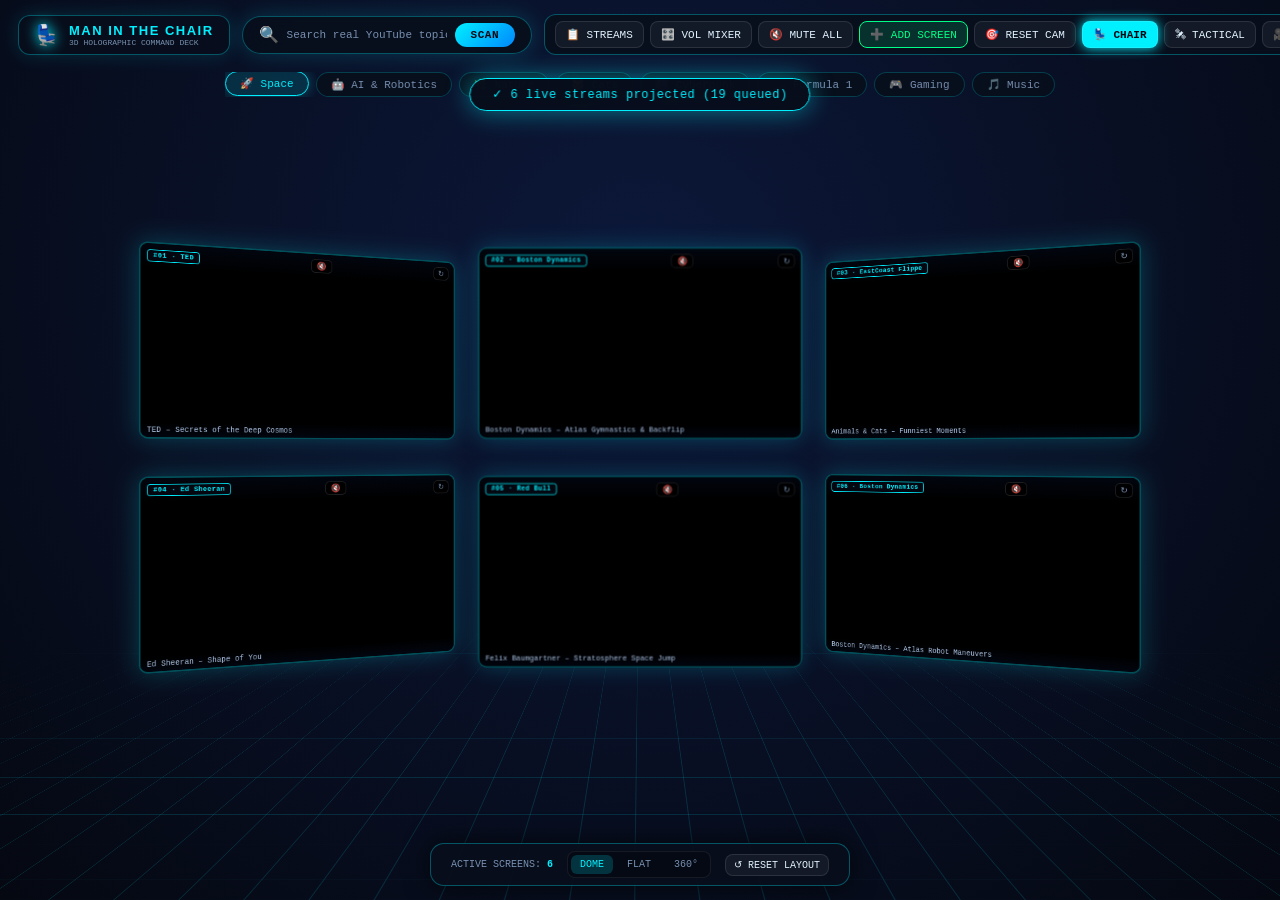
==== commit b605ae7f: "Add real dynamic YouTube search with silent fallback queue, active streams drawer, click-to-unmute &" ====
--- a/index.html
+++ b/index.html
@@ -4,6 +4,8 @@
     <meta charset="UTF-8">
     <meta name="viewport" content="width=device-width, initial-scale=1.0">
     <title>Man in the Chair – 3D Holographic YouTube Command Deck</title>
+    <!-- YouTube Official Iframe Player API -->
+    <script src="https://www.youtube.com/iframe_api"></script>
     <link rel="stylesheet" href="./static/style.css">
 </head>
 <body>
@@ -20,19 +22,21 @@
             <span class="brand-icon">💺</span>
             <div>
                 <div class="brand-name">MAN IN THE CHAIR</div>
-                <div class="brand-sub">3D HOLOGRAPHIC YOUTUBE COMMAND DECK</div>
+                <div class="brand-sub">3D HOLOGRAPHIC COMMAND DECK</div>
             </div>
         </div>
 
         <form class="search-bar" id="search-form">
-            <span>🔍</span>
-            <input id="search-input" type="text" placeholder="Search YouTube topic, or paste any YouTube URL..." autocomplete="off" />
+            <span class="search-icon">🔍</span>
+            <input id="search-input" type="text" placeholder="Search real YouTube topic (e.g. 'SpaceX', 'Formula 1', 'Synthwave')..." autocomplete="off" />
             <button type="submit" id="search-btn">SCAN</button>
         </form>
 
         <div class="hud-controls">
+            <button class="hud-btn" id="btn-playlist">📋 STREAMS</button>
+            <button class="hud-btn" id="btn-mixer">🎛️ VOL MIXER</button>
+            <button class="hud-btn" id="btn-mute-all">🔇 MUTE ALL</button>
             <button class="hud-btn add-btn" id="btn-add">➕ ADD SCREEN</button>
-            <button class="hud-btn" id="btn-mute-all">🔇 MUTE ALL</button>
             <button class="hud-btn" id="btn-reset-cam">🎯 RESET CAM</button>
             <button class="hud-btn cam-btn active" data-cam="chair">💺 CHAIR</button>
             <button class="hud-btn cam-btn" data-cam="tactical">🛰 TACTICAL</button>
@@ -40,25 +44,61 @@
         </div>
     </div>
 
-    <!-- Category Pills -->
+    <!-- Category Quick Pills -->
     <div class="pills-bar">
-        <button class="pill active" data-cat="space">🚀 Space</button>
-        <button class="pill" data-cat="ai">🤖 AI & Robotics</button>
-        <button class="pill" data-cat="nature">🌿 Nature</button>
-        <button class="pill" data-cat="cats">🐱 Cats</button>
-        <button class="pill" data-cat="cyberpunk">🌆 Cyberpunk</button>
-        <button class="pill" data-cat="f1">🏎️ Formula 1</button>
-        <button class="pill" data-cat="gaming">🎮 Gaming</button>
-        <button class="pill" data-cat="music">🎵 Music</button>
+        <button class="pill active" data-cat="Space exploration launches">🚀 Space</button>
+        <button class="pill" data-cat="Boston Dynamics robots AI">🤖 AI & Robotics</button>
+        <button class="pill" data-cat="Nature 4k ocean wildlife">🌿 Nature</button>
+        <button class="pill" data-cat="Funny cats viral moments">🐱 Cats</button>
+        <button class="pill" data-cat="Cyberpunk synthwave city 4k">🌆 Cyberpunk</button>
+        <button class="pill" data-cat="Formula 1 onboard race">🏎️ Formula 1</button>
+        <button class="pill" data-cat="Unreal Engine 5 gameplay trailers">🎮 Gaming</button>
+        <button class="pill" data-cat="Popular hit music videos">🎵 Music</button>
     </div>
 
-    <!-- Right Panel: Screen Adjuster -->
-    <div class="right-panel" id="adj-panel">
+    <!-- Left/Side Drawer: Now Playing Streams List -->
+    <div class="side-panel left-drawer" id="playlist-panel">
         <div class="panel-title-row">
-            <span id="adj-screen-label">SCREEN #01</span>
-            <button id="adj-close">✕</button>
+            <span>📋 ACTIVE VIDEO STREAMS</span>
+            <button class="panel-close-btn" id="playlist-close">✕</button>
         </div>
+        <div class="playlist-sub" id="playlist-queue-info">Loading active streams...</div>
+        <div class="playlist-scroll" id="playlist-list">
+            <!-- Dynamically populated by updateUILists() -->
+        </div>
+    </div>
 
+    <!-- Right Drawer: Audio / Volume Mixer Panel -->
+    <div class="side-panel right-drawer" id="mixer-panel">
+        <div class="panel-title-row">
+            <span>🎛️ MULTI-STREAM AUDIO MIXER</span>
+            <button class="panel-close-btn" id="mixer-close">✕</button>
+        </div>
+        <div class="mixer-master-box">
+            <div class="master-row">
+                <span class="master-label">MASTER VOLUME</span>
+                <span id="master-vol-val">100%</span>
+            </div>
+            <input type="range" id="sl-master-vol" min="0" max="100" value="100" />
+            <div class="mixer-toggle-row">
+                <label class="toggle-switch">
+                    <input type="checkbox" id="chk-solo-mode" checked />
+                    <span class="toggle-slider"></span>
+                </label>
+                <span class="toggle-label">Solo mode (unmuting one mutes others)</span>
+            </div>
+        </div>
+        <div class="mixer-strips-scroll" id="mixer-strips">
+            <!-- Dynamically populated channel faders -->
+        </div>
+    </div>
+
+    <!-- Right Panel: Screen Spatial Adjuster -->
+    <div class="side-panel right-drawer" id="adj-panel">
+        <div class="panel-title-row">
+            <span id="adj-screen-label">SCREEN #01 SPATIAL CALIBRATION</span>
+            <button class="panel-close-btn" id="adj-close">✕</button>
+        </div>
         <div class="slider-group">
             <label>SCALE</label>
             <input type="range" id="sl-scale" min="0.4" max="2.2" step="0.05" value="1" />
@@ -79,7 +119,6 @@
             <label>ANGLE Y</label>
             <input type="range" id="sl-rot" min="-60" max="60" step="2" value="0" />
         </div>
-
         <div class="panel-actions">
             <button class="panel-btn" id="adj-save">💾 SAVE LAYOUT</button>
             <button class="panel-btn" id="adj-load">↺ LOAD</button>
@@ -89,29 +128,29 @@
 
     <!-- Bottom Cockpit Bar -->
     <div class="bottom-bar">
-        <span class="stat">ACTIVE: <strong id="stat-count">0</strong></span>
+        <span class="stat">ACTIVE SCREENS: <strong id="stat-count">0</strong></span>
         <div class="layout-btns">
             <button class="layout-btn active" data-layout="dome">DOME</button>
             <button class="layout-btn" data-layout="flat">FLAT</button>
             <button class="layout-btn" data-layout="ring">360°</button>
         </div>
-        <button class="hud-btn sm" id="btn-reset-layout">↺ RESET</button>
+        <button class="hud-btn sm" id="btn-reset-layout">↺ RESET LAYOUT</button>
     </div>
 
     <!-- Add Screen Modal -->
     <div class="modal-back" id="add-modal">
         <div class="modal">
             <div class="modal-title">➕ ADD YOUTUBE SCREEN</div>
-            <div class="modal-sub">Paste a YouTube URL or enter any search topic</div>
-            <input id="modal-input" type="text" placeholder="e.g. https://youtube.com/watch?v=... or 'Starship launch'" />
+            <div class="modal-sub">Paste any YouTube URL, video ID, or search topic</div>
+            <input id="modal-input" type="text" placeholder="e.g. https://youtube.com/watch?v=... or 'Cyberpunk 4K'" />
             <div class="modal-btns">
-                <button class="panel-btn confirm" id="modal-confirm">DEPLOY</button>
+                <button class="panel-btn confirm" id="modal-confirm">DEPLOY TO MATRIX</button>
                 <button class="panel-btn" id="modal-cancel">CANCEL</button>
             </div>
         </div>
     </div>
 
-    <!-- Toast -->
+    <!-- Toast Notification -->
     <div class="toast" id="toast"></div>
 
     <script src="./static/youtube_engine.js"></script>
--- a/static/style.css
+++ b/static/style.css
@@ -2,295 +2,502 @@
   --cyan: #00f0ff;
   --green: #00ff88;
   --pink: #ff007f;
-  --red: #ff1a1a;
+  --red: #ff3344;
+  --gold: #ffb800;
   --bg: #050811;
-  --panel: rgba(8,14,28,0.94);
-  --border: rgba(0,240,255,0.3);
-  --muted: #607090;
-  --mono: 'SF Mono','Courier New',monospace;
-}
-
-* { box-sizing:border-box; margin:0; padding:0; }
+  --panel: rgba(8, 14, 28, 0.94);
+  --panel-light: rgba(14, 24, 46, 0.88);
+  --border: rgba(0, 240, 255, 0.32);
+  --border-muted: rgba(255, 255, 255, 0.12);
+  --muted: #7890b0;
+  --mono: 'SF Mono', 'Cascadia Code', 'Courier New', monospace;
+}
+
+* { box-sizing: border-box; margin: 0; padding: 0; }
 
 body {
-  background: radial-gradient(ellipse at 50% 30%, #0a1535 0%, #050811 100%);
-  color:#e0f2fe;
-  height:100vh;
-  overflow:hidden;
-  perspective:1400px;
-  font-family:-apple-system,BlinkMacSystemFont,'Segoe UI',sans-serif;
+  background: radial-gradient(ellipse at 50% 30%, #0c183a 0%, #050811 100%);
+  color: #e0f2fe;
+  height: 100vh;
+  overflow: hidden;
+  perspective: 1400px;
+  font-family: -apple-system, BlinkMacSystemFont, 'Segoe UI', Roboto, sans-serif;
+  user-select: none;
 }
 
 /* ── 3D VIEWPORT ─────────────────────────────────── */
 #viewport {
-  position:absolute; inset:0;
-  display:flex; align-items:center; justify-content:center;
-  transform-style:preserve-3d;
-  z-index:10;
-  transition:transform .22s cubic-bezier(.16,1,.3,1);
+  position: absolute; inset: 0;
+  display: flex; align-items: center; justify-content: center;
+  transform-style: preserve-3d;
+  z-index: 10;
+  transition: transform .22s cubic-bezier(.16,1,.3,1);
 }
 
 .floor-grid {
-  position:absolute;
-  width:3000px; height:3000px;
+  position: absolute;
+  width: 3200px; height: 3200px;
   background-image:
-    linear-gradient(rgba(0,240,255,.12) 1px, transparent 1px),
-    linear-gradient(90deg, rgba(0,240,255,.12) 1px, transparent 1px);
-  background-size:55px 55px;
-  transform:rotateX(90deg) translateZ(-380px);
-  mask-image:radial-gradient(circle at center,#000 25%,transparent 72%);
-  -webkit-mask-image:radial-gradient(circle at center,#000 25%,transparent 72%);
-  pointer-events:none;
+    linear-gradient(rgba(0,240,255,.14) 1px, transparent 1px),
+    linear-gradient(90deg, rgba(0,240,255,.14) 1px, transparent 1px);
+  background-size: 55px 55px;
+  transform: rotateX(90deg) translateZ(-380px);
+  mask-image: radial-gradient(circle at center, #000 25%, transparent 74%);
+  -webkit-mask-image: radial-gradient(circle at center, #000 25%, transparent 74%);
+  pointer-events: none;
 }
 
 #screens-cluster {
-  position:relative; width:0; height:0;
-  transform-style:preserve-3d;
+  position: relative; width: 0; height: 0;
+  transform-style: preserve-3d;
 }
 
 /* ── HOLOGRAPHIC SCREEN TILE ─────────────────────── */
 .holo-screen {
-  position:absolute;
-  width:426px; height:240px;     /* 16:9 */
-  left:-213px; top:-120px;
-  border:2px solid var(--border);
-  border-radius:10px;
-  background:#000;
-  box-shadow:0 0 28px rgba(0,240,255,.22), inset 0 0 18px rgba(0,240,255,.1);
-  overflow:hidden;
-  cursor:pointer;
-  transition:transform .4s cubic-bezier(.16,1,.3,1),
+  position: absolute;
+  width: 440px; height: 260px;
+  left: -220px; top: -130px;
+  border: 2px solid var(--border);
+  border-radius: 12px;
+  background: #02040a;
+  box-shadow: 0 0 32px rgba(0,240,255,.22), inset 0 0 20px rgba(0,240,255,.1);
+  overflow: hidden;
+  cursor: pointer;
+  transition: transform .38s cubic-bezier(.16,1,.3,1),
              box-shadow .25s, border-color .25s;
-  transform-style:preserve-3d;
-}
-
-.holo-screen::after {          /* scanlines */
-  content:''; position:absolute; inset:0; pointer-events:none; z-index:3;
-  background:repeating-linear-gradient(
+  transform-style: preserve-3d;
+  display: flex; flex-direction: column;
+}
+
+.holo-screen::after {
+  content: ''; position: absolute; inset: 0; pointer-events: none; z-index: 3;
+  background: repeating-linear-gradient(
     to bottom,
     transparent 0px, transparent 2px,
-    rgba(0,0,0,.28) 2px, rgba(0,0,0,.28) 4px
+    rgba(0,0,0,.22) 2px, rgba(0,0,0,.22) 4px
   );
 }
 
 .holo-screen:hover {
-  border-color:var(--cyan);
-  box-shadow:0 0 46px rgba(0,240,255,.55), inset 0 0 26px rgba(0,240,255,.2);
+  border-color: var(--cyan);
+  box-shadow: 0 0 48px rgba(0,240,255,.55), inset 0 0 26px rgba(0,240,255,.2);
 }
 
 .holo-screen.focused {
-  border-color:var(--green) !important;
-  box-shadow:0 0 60px rgba(0,255,136,.6), inset 0 0 28px rgba(0,255,136,.2) !important;
-}
-
-/* YouTube iframe fills tile */
-.holo-screen iframe {
-  width:100%; height:100%;
-  border:none;
-  display:block;
-  pointer-events:none;   /* let 3D camera work; click to focus first */
-}
-
-.holo-screen.focused iframe { pointer-events:auto; }
-
-/* Corner badges */
+  border-color: var(--green) !important;
+  box-shadow: 0 0 65px rgba(0,255,136,.65), inset 0 0 30px rgba(0,255,136,.25) !important;
+}
+
+/* Screen Top Bar */
+.screen-top-bar {
+  position: absolute; top: 0; left: 0; right: 0; height: 32px;
+  padding: 5px 8px; z-index: 6;
+  display: flex; align-items: center; justify-content: space-between; gap: 6px;
+  background: linear-gradient(180deg, rgba(2,6,16,0.92) 0%, rgba(2,6,16,0) 100%);
+  pointer-events: auto;
+}
+
 .screen-badge {
-  position:absolute; top:7px; left:8px; z-index:5;
-  background:rgba(5,8,17,.88);
-  border:1px solid var(--cyan);
-  color:var(--cyan); font-size:9px; font-family:var(--mono);
-  font-weight:700; padding:2px 7px; border-radius:4px;
-  letter-spacing:.4px;
-}
-.live-dot {
-  position:absolute; top:7px; right:8px; z-index:5;
-  background:rgba(255,26,26,.88);
-  color:#fff; font-size:9px; font-family:var(--mono);
-  font-weight:800; padding:2px 6px; border-radius:4px;
+  background: rgba(5,8,17,.92);
+  border: 1px solid var(--cyan);
+  color: var(--cyan); font-size: 9px; font-family: var(--mono);
+  font-weight: 700; padding: 2px 7px; border-radius: 4px;
+  letter-spacing: .4px;
+  white-space: nowrap; overflow: hidden; text-overflow: ellipsis;
+  max-width: 220px;
+}
+
+.screen-audio-btn {
+  background: rgba(0,0,0,0.8);
+  border: 1px solid var(--border-muted);
+  border-radius: 6px;
+  color: #fff; font-size: 11px;
+  padding: 2px 7px; cursor: pointer;
+  transition: all .18s;
+}
+.screen-audio-btn.unmuted {
+  background: var(--green); border-color: var(--green); color: #000;
+  font-weight: 800; box-shadow: 0 0 10px rgba(0,255,136,0.6);
+}
+.screen-audio-btn.muted:hover {
+  background: rgba(0,240,255,0.25); border-color: var(--cyan);
+}
+
+.screen-action-btn {
+  background: rgba(0,0,0,0.7);
+  border: 1px solid var(--border-muted);
+  border-radius: 6px; color: var(--muted);
+  font-size: 11px; padding: 2px 6px; cursor: pointer;
+  transition: all .18s;
+}
+.screen-action-btn:hover {
+  color: var(--cyan); border-color: var(--cyan); background: rgba(0,240,255,0.2);
+}
+
+/* Screen Title Ticker Bar */
+.screen-title-bar {
+  position: absolute; bottom: 0; left: 0; right: 0;
+  padding: 4px 8px; z-index: 6;
+  background: linear-gradient(0deg, rgba(2,6,16,0.94) 0%, rgba(2,6,16,0) 100%);
+  font-size: 10px; font-family: var(--mono); color: #b0c8e8;
+  white-space: nowrap; overflow: hidden; text-overflow: ellipsis;
+  pointer-events: none;
+}
+
+/* YouTube Player Box */
+.player-embed-box {
+  width: 100%; height: 100%;
+  flex: 1; position: relative;
+  background: #000;
+}
+.player-embed-box iframe {
+  width: 100%; height: 100%;
+  border: none; display: block;
+  pointer-events: none;
+}
+.holo-screen.focused .player-embed-box iframe {
+  pointer-events: auto;
 }
 
 /* ── TOP HUD ─────────────────────────────────────── */
 .top-hud {
-  position:absolute; top:14px; left:20px; right:20px;
-  display:flex; align-items:center; justify-content:space-between;
-  gap:12px; z-index:1000; pointer-events:auto;
+  position: absolute; top: 14px; left: 18px; right: 18px;
+  display: flex; align-items: center; justify-content: space-between;
+  gap: 12px; z-index: 1000; pointer-events: auto;
 }
 
 .brand {
-  display:flex; align-items:center; gap:10px;
-  background:var(--panel); backdrop-filter:blur(16px);
-  border:1px solid var(--border); border-radius:12px;
-  padding:7px 15px;
-  box-shadow:0 0 18px rgba(0,240,255,.12);
-  flex-shrink:0;
-}
-.brand-icon { font-size:20px; filter:drop-shadow(0 0 7px var(--cyan)); }
-.brand-name { font-size:13px; font-weight:800; letter-spacing:1.5px; color:var(--cyan); }
-.brand-sub { font-size:8px; color:var(--muted); font-family:var(--mono); }
+  display: flex; align-items: center; gap: 10px;
+  background: var(--panel); backdrop-filter: blur(16px);
+  border: 1px solid var(--border); border-radius: 12px;
+  padding: 7px 15px;
+  box-shadow: 0 0 20px rgba(0,240,255,.14);
+  flex-shrink: 0;
+}
+.brand-icon { font-size: 20px; filter: drop-shadow(0 0 7px var(--cyan)); }
+.brand-name { font-size: 13px; font-weight: 800; letter-spacing: 1.5px; color: var(--cyan); }
+.brand-sub { font-size: 8px; color: var(--muted); font-family: var(--mono); }
 
 .search-bar {
-  flex:1; display:flex; align-items:center; gap:8px;
-  background:var(--panel); backdrop-filter:blur(16px);
-  border:1px solid var(--border); border-radius:30px;
-  padding:6px 16px;
-  box-shadow:0 0 22px rgba(0,240,255,.18);
-  transition:box-shadow .25s;
-  max-width:540px;
+  flex: 1; display: flex; align-items: center; gap: 8px;
+  background: var(--panel); backdrop-filter: blur(16px);
+  border: 1px solid var(--border); border-radius: 30px;
+  padding: 6px 16px;
+  box-shadow: 0 0 22px rgba(0,240,255,.18);
+  transition: box-shadow .25s, border-color .25s;
+  max-width: 520px;
 }
 .search-bar:focus-within {
-  border-color:var(--cyan);
-  box-shadow:0 0 32px rgba(0,240,255,.42);
+  border-color: var(--cyan);
+  box-shadow: 0 0 32px rgba(0,240,255,.45);
 }
 .search-bar input {
-  flex:1; background:transparent; border:none; color:#fff;
-  font-size:13px; font-family:var(--mono); outline:none;
-  -webkit-user-select:text; user-select:text;
-}
-.search-bar input::placeholder { color:var(--muted); font-size:11px; }
+  flex: 1; background: transparent; border: none; color: #fff;
+  font-size: 13px; font-family: var(--mono); outline: none;
+  user-select: text;
+}
+.search-bar input::placeholder { color: var(--muted); font-size: 11px; }
 .search-bar button {
-  background:linear-gradient(135deg,#00f0ff,#0088ff);
-  border:none; color:#050811; font-weight:800; font-size:11px;
-  padding:6px 16px; border-radius:20px; cursor:pointer;
-  font-family:var(--mono); letter-spacing:.5px;
+  background: linear-gradient(135deg,#00f0ff,#0088ff);
+  border: none; color: #050811; font-weight: 800; font-size: 11px;
+  padding: 6px 16px; border-radius: 20px; cursor: pointer;
+  font-family: var(--mono); letter-spacing: .5px;
+  transition: transform .15s, box-shadow .15s;
+}
+.search-bar button:hover {
+  transform: scale(1.04);
+  box-shadow: 0 0 14px var(--cyan);
 }
 
 .hud-controls {
-  display:flex; gap:7px; flex-shrink:0;
-  background:var(--panel); backdrop-filter:blur(16px);
-  border:1px solid var(--border); border-radius:12px; padding:6px 10px;
+  display: flex; gap: 6px; flex-shrink: 0;
+  background: var(--panel); backdrop-filter: blur(16px);
+  border: 1px solid var(--border); border-radius: 12px; padding: 6px 10px;
 }
 
 .hud-btn {
-  background:rgba(255,255,255,.05);
-  border:1px solid rgba(255,255,255,.1);
-  color:#e0f2fe; padding:6px 10px; border-radius:8px;
-  font-size:11px; font-family:var(--mono); cursor:pointer;
-  transition:all .18s; white-space:nowrap;
+  background: rgba(255,255,255,.05);
+  border: 1px solid rgba(255,255,255,.1);
+  color: #e0f2fe; padding: 6px 10px; border-radius: 8px;
+  font-size: 11px; font-family: var(--mono); cursor: pointer;
+  transition: all .18s; white-space: nowrap;
 }
 .hud-btn:hover {
-  background:rgba(0,240,255,.18);
-  border-color:var(--cyan); color:var(--cyan);
-  box-shadow:0 0 10px rgba(0,240,255,.28);
+  background: rgba(0,240,255,.18);
+  border-color: var(--cyan); color: var(--cyan);
+  box-shadow: 0 0 10px rgba(0,240,255,.28);
 }
 .hud-btn.active {
-  background:var(--cyan); color:#050811; font-weight:800;
-  box-shadow:0 0 12px var(--cyan);
-}
-.hud-btn.sm { padding:4px 8px; font-size:10px; }
+  background: var(--cyan); color: #050811; font-weight: 800;
+  box-shadow: 0 0 12px var(--cyan);
+}
+.hud-btn.add-btn {
+  background: rgba(0, 255, 136, 0.15);
+  border-color: var(--green); color: var(--green);
+}
+.hud-btn.add-btn:hover {
+  background: var(--green); color: #000; box-shadow: 0 0 14px var(--green);
+}
+.hud-btn.sm { padding: 4px 8px; font-size: 10px; }
 
 /* ── CATEGORY PILLS ──────────────────────────────── */
 .pills-bar {
-  position:absolute; top:70px; left:50%; transform:translateX(-50%);
-  display:flex; gap:7px; z-index:1000; flex-wrap:nowrap;
-}
+  position: absolute; top: 72px; left: 50%; transform: translateX(-50%);
+  display: flex; gap: 7px; z-index: 1000; flex-wrap: nowrap;
+  max-width: 94vw; overflow-x: auto; scrollbar-width: none;
+}
+.pills-bar::-webkit-scrollbar { display: none; }
 
 .pill {
-  background:var(--panel); backdrop-filter:blur(12px);
-  border:1px solid rgba(0,240,255,.22); border-radius:20px;
-  padding:5px 14px; font-size:11px; font-family:var(--mono);
-  color:var(--muted); cursor:pointer; transition:all .18s;
-  white-space:nowrap;
-}
-.pill:hover,.pill.active {
-  border-color:var(--cyan); color:var(--cyan);
-  background:rgba(0,240,255,.13);
-  box-shadow:0 0 14px rgba(0,240,255,.3);
-  transform:translateY(-1px);
-}
-
-/* ── RIGHT ADJUSTER PANEL ────────────────────────── */
-.right-panel {
-  position:absolute; top:105px; right:18px;
-  width:270px; background:var(--panel); backdrop-filter:blur(18px);
-  border:1px solid var(--border); border-radius:12px;
-  padding:14px; display:none; flex-direction:column; gap:10px;
-  z-index:1000; box-shadow:0 0 32px rgba(0,240,255,.22);
-  animation:fadeIn .25s ease;
-}
-@keyframes fadeIn { from{opacity:0;transform:translateY(-6px)} to{opacity:1;transform:none} }
+  background: var(--panel); backdrop-filter: blur(12px);
+  border: 1px solid rgba(0,240,255,.22); border-radius: 20px;
+  padding: 5px 14px; font-size: 11px; font-family: var(--mono);
+  color: var(--muted); cursor: pointer; transition: all .18s;
+  white-space: nowrap; flex-shrink: 0;
+}
+.pill:hover, .pill.active {
+  border-color: var(--cyan); color: var(--cyan);
+  background: rgba(0,240,255,.14);
+  box-shadow: 0 0 14px rgba(0,240,255,.32);
+  transform: translateY(-1px);
+}
+
+/* ── GENERIC SIDE PANELS & DRAWERS ──────────────── */
+.side-panel {
+  position: absolute;
+  background: var(--panel); backdrop-filter: blur(20px);
+  border: 1px solid var(--border); border-radius: 14px;
+  padding: 16px; display: none; flex-direction: column; gap: 12px;
+  z-index: 1500; box-shadow: 0 0 36px rgba(0,0,0,.7);
+  animation: fadeIn .22s cubic-bezier(.16,1,.3,1);
+}
+@keyframes fadeIn { from { opacity:0; transform: translateY(-8px); } to { opacity:1; transform:none; } }
+
+.left-drawer {
+  top: 115px; left: 20px; width: 330px; max-height: calc(100vh - 190px);
+}
+.right-drawer {
+  top: 115px; right: 20px; width: 340px; max-height: calc(100vh - 190px);
+}
 
 .panel-title-row {
-  display:flex; justify-content:space-between; align-items:center;
-}
-.panel-title-row span { color:var(--cyan); font-weight:700; font-size:12px; font-family:var(--mono); }
-.panel-title-row button {
-  background:transparent; border:none; color:var(--muted);
-  cursor:pointer; font-size:14px;
-}
-.panel-title-row button:hover { color:#fff; }
-
+  display: flex; justify-content: space-between; align-items: center;
+  border-bottom: 1px solid var(--border-muted); padding-bottom: 8px;
+}
+.panel-title-row span {
+  color: var(--cyan); font-weight: 700; font-size: 12px; font-family: var(--mono);
+  letter-spacing: .5px;
+}
+.panel-close-btn {
+  background: transparent; border: none; color: var(--muted);
+  cursor: pointer; font-size: 14px; padding: 2px 6px; border-radius: 4px;
+}
+.panel-close-btn:hover { color: #fff; background: rgba(255,255,255,0.1); }
+
+/* ── NOW PLAYING PLAYLIST DRAWER ─────────────────── */
+.playlist-sub {
+  font-size: 10px; font-family: var(--mono); color: var(--muted);
+}
+.playlist-scroll {
+  display: flex; flex-direction: column; gap: 8px;
+  overflow-y: auto; max-height: calc(100vh - 270px);
+  padding-right: 4px;
+}
+.playlist-scroll::-webkit-scrollbar { width: 4px; }
+.playlist-scroll::-webkit-scrollbar-thumb { background: var(--border); border-radius: 2px; }
+
+.playlist-item {
+  display: flex; align-items: center; gap: 8px;
+  background: rgba(255,255,255,0.03);
+  border: 1px solid var(--border-muted);
+  border-radius: 8px; padding: 7px;
+  cursor: pointer; transition: all .18s;
+}
+.playlist-item:hover {
+  background: rgba(0,240,255,0.08); border-color: var(--border);
+}
+.playlist-item.active {
+  border-color: var(--green); background: rgba(0,255,136,0.08);
+}
+.pl-num {
+  font-size: 10px; font-family: var(--mono); font-weight: 700;
+  color: var(--cyan); background: rgba(0,240,255,0.1);
+  padding: 2px 5px; border-radius: 4px;
+}
+.pl-info { flex: 1; min-width: 0; }
+.pl-title {
+  font-size: 11px; font-weight: 600; color: #fff;
+  white-space: nowrap; overflow: hidden; text-overflow: ellipsis;
+}
+.pl-ch {
+  font-size: 9px; color: var(--muted); font-family: var(--mono);
+  white-space: nowrap; overflow: hidden; text-overflow: ellipsis;
+}
+.pl-actions { display: flex; gap: 4px; }
+.pl-btn {
+  background: rgba(255,255,255,0.06); border: 1px solid var(--border-muted);
+  color: #fff; font-size: 10px; padding: 3px 6px; border-radius: 4px;
+  cursor: pointer; transition: all .15s;
+}
+.pl-btn:hover { background: rgba(0,240,255,0.25); border-color: var(--cyan); }
+.pl-btn.unmuted { background: var(--green); color: #000; border-color: var(--green); font-weight: 700; }
+
+/* ── MULTI-STREAM AUDIO MIXER PANEL ──────────────── */
+.mixer-master-box {
+  background: rgba(0,0,0,0.4);
+  border: 1px solid var(--border);
+  border-radius: 8px; padding: 10px;
+  display: flex; flex-direction: column; gap: 8px;
+}
+.master-row {
+  display: flex; justify-content: space-between; font-size: 10px;
+  font-family: var(--mono); font-weight: 700; color: var(--cyan);
+}
+.mixer-toggle-row {
+  display: flex; align-items: center; gap: 8px; margin-top: 4px;
+}
+.toggle-label { font-size: 10px; color: var(--muted); font-family: var(--mono); }
+
+/* Toggle switch checkbox */
+.toggle-switch {
+  position: relative; display: inline-block; width: 28px; height: 16px;
+}
+.toggle-switch input { opacity: 0; width: 0; height: 0; }
+.toggle-slider {
+  position: absolute; cursor: pointer; inset: 0;
+  background-color: rgba(255,255,255,0.15);
+  transition: .2s; border-radius: 16px;
+}
+.toggle-slider:before {
+  position: absolute; content: ""; height: 10px; width: 10px; left: 3px; bottom: 3px;
+  background-color: white; transition: .2s; border-radius: 50%;
+}
+.toggle-switch input:checked + .toggle-slider { background-color: var(--cyan); }
+.toggle-switch input:checked + .toggle-slider:before { transform: translateX(12px); background-color: #050811; }
+
+.mixer-strips-scroll {
+  display: flex; flex-direction: column; gap: 8px;
+  overflow-y: auto; max-height: calc(100vh - 350px);
+  padding-right: 4px;
+}
+.mixer-strips-scroll::-webkit-scrollbar { width: 4px; }
+.mixer-strips-scroll::-webkit-scrollbar-thumb { background: var(--border); border-radius: 2px; }
+
+.mixer-strip {
+  background: rgba(255,255,255,0.03);
+  border: 1px solid var(--border-muted);
+  border-radius: 8px; padding: 8px 10px;
+  display: flex; flex-direction: column; gap: 6px;
+}
+.mixer-strip.active { border-color: var(--green); background: rgba(0,255,136,0.04); }
+.strip-header { display: flex; align-items: center; gap: 6px; }
+.strip-badge {
+  font-size: 9px; font-family: var(--mono); font-weight: 700;
+  color: var(--cyan); background: rgba(0,240,255,0.12);
+  padding: 2px 4px; border-radius: 3px;
+}
+.strip-title {
+  font-size: 10px; font-weight: 600; color: #fff;
+  white-space: nowrap; overflow: hidden; text-overflow: ellipsis;
+  flex: 1;
+}
+.strip-fader-row {
+  display: flex; align-items: center; gap: 8px;
+}
+.strip-slider {
+  flex: 1; accent-color: var(--cyan); cursor: pointer; height: 5px;
+}
+.strip-vol-num {
+  font-size: 9px; font-family: var(--mono); color: var(--muted);
+  width: 32px; text-align: right;
+}
+.strip-btns { display: flex; gap: 6px; }
+.strip-mute-btn, .strip-solo-btn {
+  flex: 1; background: rgba(255,255,255,0.06); border: 1px solid var(--border-muted);
+  color: #fff; font-size: 9px; font-family: var(--mono); font-weight: 700;
+  padding: 4px 0; border-radius: 4px; cursor: pointer; transition: all .15s;
+}
+.strip-mute-btn:hover, .strip-solo-btn:hover { border-color: var(--cyan); }
+.strip-mute-btn.is-muted { background: rgba(255,51,68,0.18); border-color: var(--red); color: var(--red); }
+.strip-solo-btn.is-solo { background: var(--gold); border-color: var(--gold); color: #000; }
+
+/* ── SCREEN ADJUSTER PANEL ───────────────────────── */
 .slider-group {
-  display:flex; align-items:center; gap:8px;
-  font-size:9px; font-family:var(--mono); color:var(--muted);
-}
-.slider-group label { width:52px; flex-shrink:0; }
-.slider-group input[type=range] { flex:1; accent-color:var(--cyan); cursor:pointer; }
-
-.panel-actions { display:flex; gap:6px; margin-top:4px; }
+  display: flex; align-items: center; gap: 8px;
+  font-size: 9px; font-family: var(--mono); color: var(--muted);
+}
+.slider-group label { width: 56px; flex-shrink: 0; }
+.slider-group input[type=range] { flex: 1; accent-color: var(--cyan); cursor: pointer; }
+
+.panel-actions { display: flex; gap: 6px; margin-top: 4px; }
 .panel-btn {
-  flex:1; background:rgba(255,255,255,.05);
-  border:1px solid rgba(255,255,255,.14);
-  color:#e0f2fe; padding:6px; border-radius:6px;
-  font-size:10px; font-family:var(--mono); cursor:pointer;
-  transition:all .18s; text-align:center;
-}
-.panel-btn:hover { background:rgba(0,240,255,.18); border-color:var(--cyan); color:var(--cyan); }
-.panel-btn.danger:hover { background:rgba(255,26,26,.22); border-color:var(--red); color:var(--red); }
-.panel-btn.confirm { background:var(--cyan); color:#050811; font-weight:800; border-color:var(--cyan); }
-.panel-btn.confirm:hover { box-shadow:0 0 14px var(--cyan); }
+  flex: 1; background: rgba(255,255,255,.05);
+  border: 1px solid rgba(255,255,255,.14);
+  color: #e0f2fe; padding: 6px; border-radius: 6px;
+  font-size: 10px; font-family: var(--mono); cursor: pointer;
+  transition: all .18s; text-align: center;
+}
+.panel-btn:hover { background: rgba(0,240,255,.18); border-color: var(--cyan); color: var(--cyan); }
+.panel-btn.danger:hover { background: rgba(255,51,68,.22); border-color: var(--red); color: var(--red); }
+.panel-btn.confirm { background: var(--cyan); color: #050811; font-weight: 800; border-color: var(--cyan); }
+.panel-btn.confirm:hover { box-shadow: 0 0 14px var(--cyan); }
 
 /* ── BOTTOM BAR ──────────────────────────────────── */
 .bottom-bar {
-  position:absolute; bottom:14px; left:50%; transform:translateX(-50%);
-  display:flex; align-items:center; gap:14px;
-  background:var(--panel); backdrop-filter:blur(16px);
-  border:1px solid var(--border); border-radius:14px;
-  padding:7px 20px; z-index:1000;
-  box-shadow:0 0 26px rgba(0,0,0,.65);
-}
-.stat { font-size:10px; font-family:var(--mono); color:var(--muted); }
-.stat strong { color:var(--cyan); }
-
-.layout-btns { display:flex; gap:5px; background:rgba(0,0,0,.3); padding:3px; border-radius:8px; border:1px solid rgba(255,255,255,.07); }
+  position: absolute; bottom: 14px; left: 50%; transform: translateX(-50%);
+  display: flex; align-items: center; gap: 14px;
+  background: var(--panel); backdrop-filter: blur(16px);
+  border: 1px solid var(--border); border-radius: 14px;
+  padding: 7px 20px; z-index: 1000;
+  box-shadow: 0 0 26px rgba(0,0,0,.65);
+}
+.stat { font-size: 10px; font-family: var(--mono); color: var(--muted); }
+.stat strong { color: var(--cyan); }
+
+.layout-btns {
+  display: flex; gap: 5px; background: rgba(0,0,0,.3);
+  padding: 3px; border-radius: 8px; border: 1px solid rgba(255,255,255,.07);
+}
 .layout-btn {
-  background:transparent; border:none; color:var(--muted);
-  font-size:10px; font-family:var(--mono); padding:4px 9px;
-  border-radius:6px; cursor:pointer; transition:all .18s;
-}
-.layout-btn.active,.layout-btn:hover { background:rgba(0,240,255,.18); color:var(--cyan); }
+  background: transparent; border: none; color: var(--muted);
+  font-size: 10px; font-family: var(--mono); padding: 4px 9px;
+  border-radius: 6px; cursor: pointer; transition: all .18s;
+}
+.layout-btn.active, .layout-btn:hover {
+  background: rgba(0,240,255,.18); color: var(--cyan);
+}
 
 /* ── MODAL ───────────────────────────────────────── */
 .modal-back {
-  position:fixed; inset:0; background:rgba(0,0,0,.72);
-  backdrop-filter:blur(8px); display:none;
-  align-items:center; justify-content:center; z-index:3000;
+  position: fixed; inset: 0; background: rgba(0,0,0,.75);
+  backdrop-filter: blur(8px); display: none;
+  align-items: center; justify-content: center; z-index: 3000;
 }
 .modal {
-  width:440px; background:var(--panel);
-  border:1px solid var(--cyan); border-radius:14px;
-  padding:22px; display:flex; flex-direction:column; gap:14px;
-  box-shadow:0 0 38px rgba(0,240,255,.32);
-}
-.modal-title { font-size:14px; font-weight:700; color:var(--cyan); letter-spacing:1px; }
-.modal-sub { font-size:11px; color:var(--muted); }
+  width: 440px; background: var(--panel);
+  border: 1px solid var(--cyan); border-radius: 14px;
+  padding: 22px; display: flex; flex-direction: column; gap: 14px;
+  box-shadow: 0 0 38px rgba(0,240,255,.32);
+}
+.modal-title { font-size: 14px; font-weight: 700; color: var(--cyan); letter-spacing: 1px; }
+.modal-sub { font-size: 11px; color: var(--muted); }
 .modal input {
-  background:rgba(0,0,0,.5); border:1px solid var(--border);
-  border-radius:8px; padding:10px; color:#fff; font-size:13px;
-  font-family:var(--mono); outline:none;
-  -webkit-user-select:text; user-select:text; width:100%;
-}
-.modal-btns { display:flex; gap:10px; }
+  background: rgba(0,0,0,.5); border: 1px solid var(--border);
+  border-radius: 8px; padding: 10px; color: #fff; font-size: 13px;
+  font-family: var(--mono); outline: none; user-select: text; width: 100%;
+}
+.modal-btns { display: flex; gap: 10px; }
 
 /* ── TOAST ───────────────────────────────────────── */
 .toast {
-  position:absolute; top:78px; left:50%; transform:translateX(-50%);
-  background:rgba(8,14,28,.96); backdrop-filter:blur(16px);
-  border:1px solid var(--cyan); color:var(--cyan);
-  font-size:12px; font-family:var(--mono); padding:8px 22px;
-  border-radius:24px; box-shadow:0 0 26px rgba(0,240,255,.48);
-  z-index:2000; display:none; letter-spacing:.5px;
-}
-
-/* make all UI elements capture pointer events */
-.top-hud,.pills-bar,.right-panel,.bottom-bar,.modal-back,
-input,button,select { pointer-events:auto; }
+  position: absolute; top: 78px; left: 50%; transform: translateX(-50%);
+  background: rgba(8,14,28,.96); backdrop-filter: blur(16px);
+  border: 1px solid var(--cyan); color: var(--cyan);
+  font-size: 12px; font-family: var(--mono); padding: 8px 22px;
+  border-radius: 24px; box-shadow: 0 0 26px rgba(0,240,255,.48);
+  z-index: 2000; display: none; letter-spacing: .5px;
+}
+
+/* Ensure controls capture pointer */
+.top-hud, .pills-bar, .side-panel, .bottom-bar, .modal-back,
+input, button, select { pointer-events: auto; }
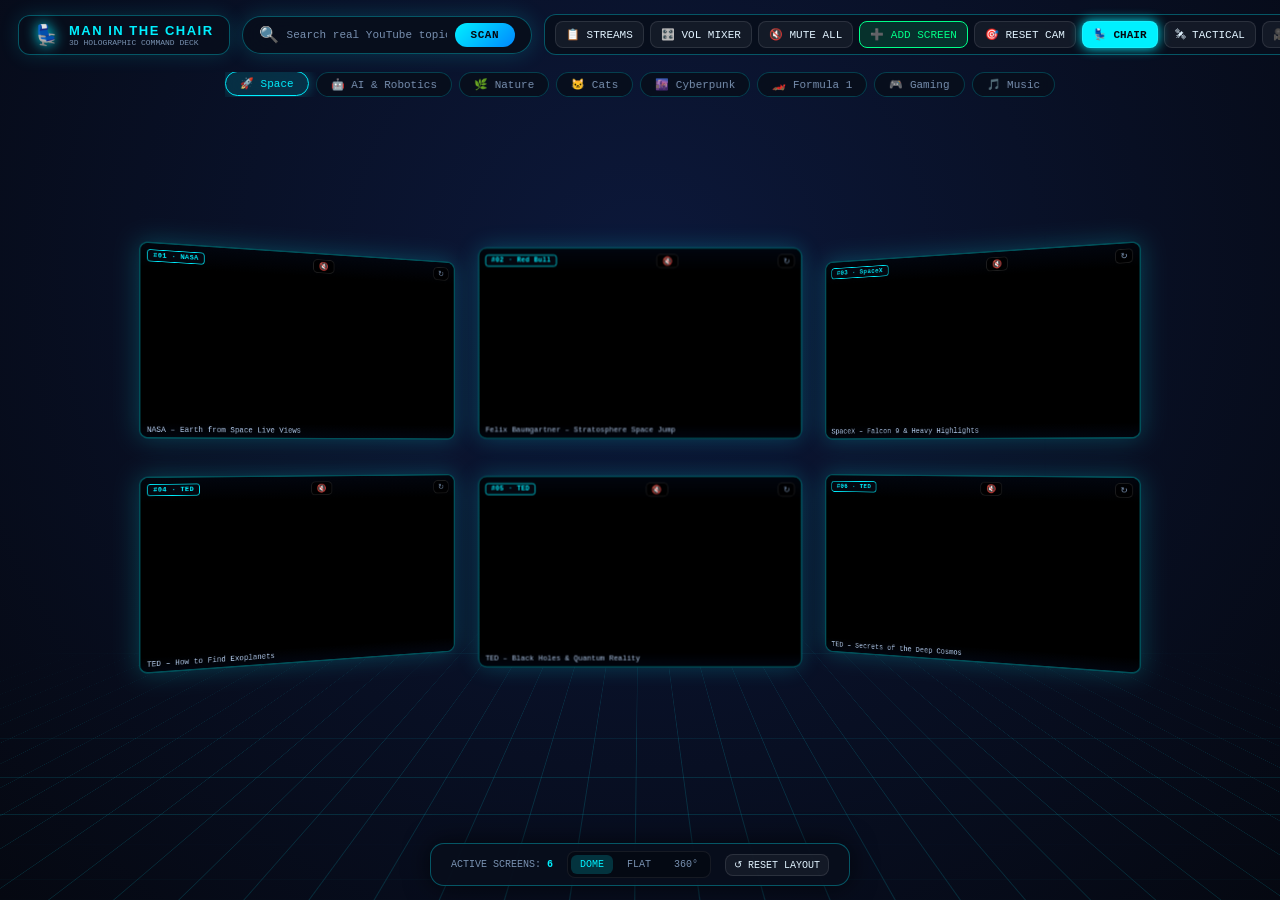
==== commit 277689c2: "Fix syntax error & clean duplicated scripts: restore instant rendering, interactive controls and vol" ====
--- a/index.html
+++ b/index.html
@@ -4,8 +4,6 @@
     <meta charset="UTF-8">
     <meta name="viewport" content="width=device-width, initial-scale=1.0">
     <title>Man in the Chair – 3D Holographic YouTube Command Deck</title>
-    <!-- YouTube Official Iframe Player API -->
-    <script src="https://www.youtube.com/iframe_api"></script>
     <link rel="stylesheet" href="./static/style.css">
 </head>
 <body>
@@ -46,17 +44,17 @@
 
     <!-- Category Quick Pills -->
     <div class="pills-bar">
-        <button class="pill active" data-cat="Space exploration launches">🚀 Space</button>
-        <button class="pill" data-cat="Boston Dynamics robots AI">🤖 AI & Robotics</button>
-        <button class="pill" data-cat="Nature 4k ocean wildlife">🌿 Nature</button>
-        <button class="pill" data-cat="Funny cats viral moments">🐱 Cats</button>
-        <button class="pill" data-cat="Cyberpunk synthwave city 4k">🌆 Cyberpunk</button>
-        <button class="pill" data-cat="Formula 1 onboard race">🏎️ Formula 1</button>
-        <button class="pill" data-cat="Unreal Engine 5 gameplay trailers">🎮 Gaming</button>
-        <button class="pill" data-cat="Popular hit music videos">🎵 Music</button>
+        <button class="pill active" data-cat="space">🚀 Space</button>
+        <button class="pill" data-cat="ai">🤖 AI & Robotics</button>
+        <button class="pill" data-cat="nature">🌿 Nature</button>
+        <button class="pill" data-cat="cats">🐱 Cats</button>
+        <button class="pill" data-cat="cyberpunk">🌆 Cyberpunk</button>
+        <button class="pill" data-cat="f1">🏎️ Formula 1</button>
+        <button class="pill" data-cat="gaming">🎮 Gaming</button>
+        <button class="pill" data-cat="music">🎵 Music</button>
     </div>
 
-    <!-- Left/Side Drawer: Now Playing Streams List -->
+    <!-- Left Drawer: Now Playing Streams List -->
     <div class="side-panel left-drawer" id="playlist-panel">
         <div class="panel-title-row">
             <span>📋 ACTIVE VIDEO STREAMS</span>
@@ -64,7 +62,7 @@
         </div>
         <div class="playlist-sub" id="playlist-queue-info">Loading active streams...</div>
         <div class="playlist-scroll" id="playlist-list">
-            <!-- Dynamically populated by updateUILists() -->
+            <!-- Populated dynamically -->
         </div>
     </div>
 
@@ -89,14 +87,14 @@
             </div>
         </div>
         <div class="mixer-strips-scroll" id="mixer-strips">
-            <!-- Dynamically populated channel faders -->
+            <!-- Populated dynamically -->
         </div>
     </div>
 
     <!-- Right Panel: Screen Spatial Adjuster -->
     <div class="side-panel right-drawer" id="adj-panel">
         <div class="panel-title-row">
-            <span id="adj-screen-label">SCREEN #01 SPATIAL CALIBRATION</span>
+            <span id="adj-screen-label">SCREEN #01 CALIBRATION</span>
             <button class="panel-close-btn" id="adj-close">✕</button>
         </div>
         <div class="slider-group">
--- a/static/style.css
+++ b/static/style.css
@@ -6,7 +6,6 @@
   --gold: #ffb800;
   --bg: #050811;
   --panel: rgba(8, 14, 28, 0.94);
-  --panel-light: rgba(14, 24, 46, 0.88);
   --border: rgba(0, 240, 255, 0.32);
   --border-muted: rgba(255, 255, 255, 0.12);
   --muted: #7890b0;
@@ -66,7 +65,7 @@
   transition: transform .38s cubic-bezier(.16,1,.3,1),
              box-shadow .25s, border-color .25s;
   transform-style: preserve-3d;
-  display: flex; flex-direction: column;
+  display: block;
 }
 
 .holo-screen::after {
@@ -144,18 +143,15 @@
   pointer-events: none;
 }
 
-/* YouTube Player Box */
-.player-embed-box {
+/* YouTube Player IFrame fill */
+.holo-screen iframe {
   width: 100%; height: 100%;
-  flex: 1; position: relative;
-  background: #000;
-}
-.player-embed-box iframe {
-  width: 100%; height: 100%;
+  position: absolute; inset: 0;
   border: none; display: block;
   pointer-events: none;
-}
-.holo-screen.focused .player-embed-box iframe {
+  background: #000;
+}
+.holo-screen.focused iframe {
   pointer-events: auto;
 }
 
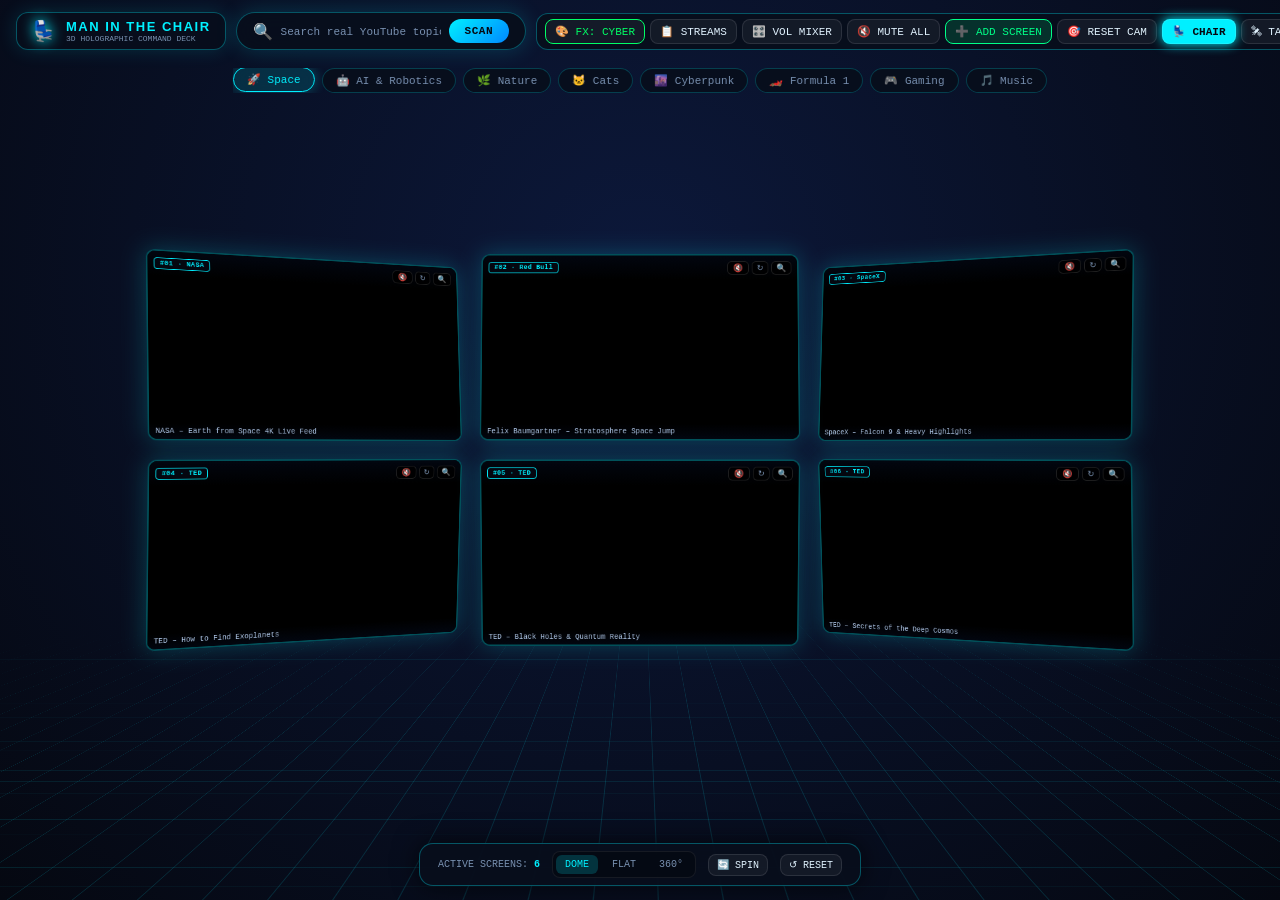
==== commit c530d6dd: "Fix dynamic multi-screen grid layout & modal topic search; add right-click pan, deep zoom, 360 spin " ====
--- a/index.html
+++ b/index.html
@@ -26,11 +26,12 @@
 
         <form class="search-bar" id="search-form">
             <span class="search-icon">🔍</span>
-            <input id="search-input" type="text" placeholder="Search real YouTube topic (e.g. 'SpaceX', 'Formula 1', 'Synthwave')..." autocomplete="off" />
+            <input id="search-input" type="text" placeholder="Search real YouTube topic (e.g. 'SpaceX', 'Formula 1', 'Cyberpunk')..." autocomplete="off" />
             <button type="submit" id="search-btn">SCAN</button>
         </form>
 
         <div class="hud-controls">
+            <button class="hud-btn fx-btn" id="btn-fx-mode" title="Toggle 3D Vector / Shader Filter">🎨 FX: CYBER</button>
             <button class="hud-btn" id="btn-playlist">📋 STREAMS</button>
             <button class="hud-btn" id="btn-mixer">🎛️ VOL MIXER</button>
             <button class="hud-btn" id="btn-mute-all">🔇 MUTE ALL</button>
@@ -132,15 +133,16 @@
             <button class="layout-btn" data-layout="flat">FLAT</button>
             <button class="layout-btn" data-layout="ring">360°</button>
         </div>
-        <button class="hud-btn sm" id="btn-reset-layout">↺ RESET LAYOUT</button>
+        <button class="hud-btn sm" id="btn-spin-toggle" title="Toggle 360 Carousel Rotation">🔄 SPIN</button>
+        <button class="hud-btn sm" id="btn-reset-layout">↺ RESET</button>
     </div>
 
     <!-- Add Screen Modal -->
     <div class="modal-back" id="add-modal">
         <div class="modal">
             <div class="modal-title">➕ ADD YOUTUBE SCREEN</div>
-            <div class="modal-sub">Paste any YouTube URL, video ID, or search topic</div>
-            <input id="modal-input" type="text" placeholder="e.g. https://youtube.com/watch?v=... or 'Cyberpunk 4K'" />
+            <div class="modal-sub">Paste any YouTube URL, video ID, or enter any search topic</div>
+            <input id="modal-input" type="text" placeholder="e.g. 'Formula 1', 'Cyberpunk city', or paste URL..." />
             <div class="modal-btns">
                 <button class="panel-btn confirm" id="modal-confirm">DEPLOY TO MATRIX</button>
                 <button class="panel-btn" id="modal-cancel">CANCEL</button>
--- a/static/style.css
+++ b/static/style.css
@@ -1,6 +1,7 @@
 :root {
   --cyan: #00f0ff;
   --green: #00ff88;
+  --matrix-green: #00ff66;
   --pink: #ff007f;
   --red: #ff3344;
   --gold: #ffb800;
@@ -22,6 +23,7 @@
   perspective: 1400px;
   font-family: -apple-system, BlinkMacSystemFont, 'Segoe UI', Roboto, sans-serif;
   user-select: none;
+  transition: background .3s;
 }
 
 /* ── 3D VIEWPORT ─────────────────────────────────── */
@@ -30,12 +32,12 @@
   display: flex; align-items: center; justify-content: center;
   transform-style: preserve-3d;
   z-index: 10;
-  transition: transform .22s cubic-bezier(.16,1,.3,1);
+  transition: transform .18s cubic-bezier(.16,1,.3,1);
 }
 
 .floor-grid {
   position: absolute;
-  width: 3200px; height: 3200px;
+  width: 3600px; height: 3600px;
   background-image:
     linear-gradient(rgba(0,240,255,.14) 1px, transparent 1px),
     linear-gradient(90deg, rgba(0,240,255,.14) 1px, transparent 1px);
@@ -44,6 +46,7 @@
   mask-image: radial-gradient(circle at center, #000 25%, transparent 74%);
   -webkit-mask-image: radial-gradient(circle at center, #000 25%, transparent 74%);
   pointer-events: none;
+  transition: background-image .3s;
 }
 
 #screens-cluster {
@@ -62,7 +65,7 @@
   box-shadow: 0 0 32px rgba(0,240,255,.22), inset 0 0 20px rgba(0,240,255,.1);
   overflow: hidden;
   cursor: pointer;
-  transition: transform .38s cubic-bezier(.16,1,.3,1),
+  transition: transform .35s cubic-bezier(.16,1,.3,1),
              box-shadow .25s, border-color .25s;
   transform-style: preserve-3d;
   display: block;
@@ -79,20 +82,22 @@
 
 .holo-screen:hover {
   border-color: var(--cyan);
-  box-shadow: 0 0 48px rgba(0,240,255,.55), inset 0 0 26px rgba(0,240,255,.2);
+  box-shadow: 0 0 52px rgba(0,240,255,.65), inset 0 0 28px rgba(0,240,255,.25);
+  z-index: 50;
 }
 
 .holo-screen.focused {
   border-color: var(--green) !important;
-  box-shadow: 0 0 65px rgba(0,255,136,.65), inset 0 0 30px rgba(0,255,136,.25) !important;
+  box-shadow: 0 0 70px rgba(0,255,136,.75), inset 0 0 32px rgba(0,255,136,.3) !important;
+  z-index: 100;
 }
 
 /* Screen Top Bar */
 .screen-top-bar {
-  position: absolute; top: 0; left: 0; right: 0; height: 32px;
+  position: absolute; top: 0; left: 0; right: 0; height: 34px;
   padding: 5px 8px; z-index: 6;
   display: flex; align-items: center; justify-content: space-between; gap: 6px;
-  background: linear-gradient(180deg, rgba(2,6,16,0.92) 0%, rgba(2,6,16,0) 100%);
+  background: linear-gradient(180deg, rgba(2,6,16,0.94) 0%, rgba(2,6,16,0) 100%);
   pointer-events: auto;
 }
 
@@ -103,7 +108,11 @@
   font-weight: 700; padding: 2px 7px; border-radius: 4px;
   letter-spacing: .4px;
   white-space: nowrap; overflow: hidden; text-overflow: ellipsis;
-  max-width: 220px;
+  max-width: 190px;
+}
+
+.screen-btn-group {
+  display: flex; gap: 4px; align-items: center;
 }
 
 .screen-audio-btn {
@@ -116,28 +125,29 @@
 }
 .screen-audio-btn.unmuted {
   background: var(--green); border-color: var(--green); color: #000;
-  font-weight: 800; box-shadow: 0 0 10px rgba(0,255,136,0.6);
+  font-weight: 800; box-shadow: 0 0 12px rgba(0,255,136,0.7);
 }
 .screen-audio-btn.muted:hover {
   background: rgba(0,240,255,0.25); border-color: var(--cyan);
 }
 
 .screen-action-btn {
-  background: rgba(0,0,0,0.7);
+  background: rgba(0,0,0,0.75);
   border: 1px solid var(--border-muted);
   border-radius: 6px; color: var(--muted);
   font-size: 11px; padding: 2px 6px; cursor: pointer;
   transition: all .18s;
 }
 .screen-action-btn:hover {
-  color: var(--cyan); border-color: var(--cyan); background: rgba(0,240,255,0.2);
+  color: var(--cyan); border-color: var(--cyan); background: rgba(0,240,255,0.25);
+  box-shadow: 0 0 8px rgba(0,240,255,0.3);
 }
 
 /* Screen Title Ticker Bar */
 .screen-title-bar {
   position: absolute; bottom: 0; left: 0; right: 0;
-  padding: 4px 8px; z-index: 6;
-  background: linear-gradient(0deg, rgba(2,6,16,0.94) 0%, rgba(2,6,16,0) 100%);
+  padding: 5px 8px; z-index: 6;
+  background: linear-gradient(0deg, rgba(2,6,16,0.96) 0%, rgba(2,6,16,0) 100%);
   font-size: 10px; font-family: var(--mono); color: #b0c8e8;
   white-space: nowrap; overflow: hidden; text-overflow: ellipsis;
   pointer-events: none;
@@ -150,23 +160,83 @@
   border: none; display: block;
   pointer-events: none;
   background: #000;
+  transition: filter .3s;
 }
 .holo-screen.focused iframe {
   pointer-events: auto;
 }
 
+/* ── GREEN 3D VECTOR MATRIX SHADER FX ─────────────── */
+body.fx-green-vector {
+  background: radial-gradient(ellipse at 50% 30%, #031c0a 0%, #010802 100%);
+}
+body.fx-green-vector .floor-grid {
+  background-image:
+    linear-gradient(rgba(0,255,102,.22) 1px, transparent 1px),
+    linear-gradient(90deg, rgba(0,255,102,.22) 1px, transparent 1px);
+}
+body.fx-green-vector .holo-screen {
+  border-color: var(--matrix-green) !important;
+  box-shadow: 0 0 38px rgba(0,255,102,.45), inset 0 0 24px rgba(0,255,102,.25) !important;
+}
+body.fx-green-vector .holo-screen::after {
+  background: repeating-linear-gradient(
+    to bottom,
+    transparent 0px, transparent 2px,
+    rgba(0,255,102,.12) 2px, rgba(0,255,102,.12) 4px
+  );
+}
+body.fx-green-vector .holo-screen iframe {
+  filter: contrast(2.4) brightness(1.15) invert(0.04) hue-rotate(88deg) saturate(3.8) drop-shadow(0 0 6px #00ff66);
+}
+body.fx-green-vector .screen-badge,
+body.fx-green-vector .brand-name,
+body.fx-green-vector .stat strong {
+  color: var(--matrix-green) !important;
+  border-color: var(--matrix-green) !important;
+}
+body.fx-green-vector .hud-btn.active,
+body.fx-green-vector .search-bar button {
+  background: var(--matrix-green) !important;
+  color: #000 !important;
+  box-shadow: 0 0 14px var(--matrix-green) !important;
+}
+
+/* ── AMBER TACTICAL HUD SHADER FX ─────────────────── */
+body.fx-amber-tactical {
+  background: radial-gradient(ellipse at 50% 30%, #201202 0%, #080400 100%);
+}
+body.fx-amber-tactical .floor-grid {
+  background-image:
+    linear-gradient(rgba(255,184,0,.2) 1px, transparent 1px),
+    linear-gradient(90deg, rgba(255,184,0,.2) 1px, transparent 1px);
+}
+body.fx-amber-tactical .holo-screen {
+  border-color: var(--gold) !important;
+  box-shadow: 0 0 36px rgba(255,184,0,.45), inset 0 0 22px rgba(255,184,0,.25) !important;
+}
+body.fx-amber-tactical .holo-screen iframe {
+  filter: contrast(2.1) brightness(1.1) sepia(0.95) saturate(4.0) hue-rotate(355deg);
+}
+body.fx-amber-tactical .screen-badge,
+body.fx-amber-tactical .brand-name,
+body.fx-amber-tactical .stat strong {
+  color: var(--gold) !important;
+  border-color: var(--gold) !important;
+}
+
 /* ── TOP HUD ─────────────────────────────────────── */
 .top-hud {
-  position: absolute; top: 14px; left: 18px; right: 18px;
+  position: absolute; top: 12px; left: 16px; right: 16px;
   display: flex; align-items: center; justify-content: space-between;
-  gap: 12px; z-index: 1000; pointer-events: auto;
+  gap: 10px; z-index: 1000; pointer-events: auto;
 }
 
 .brand {
   display: flex; align-items: center; gap: 10px;
   background: var(--panel); backdrop-filter: blur(16px);
   border: 1px solid var(--border); border-radius: 12px;
-  padding: 7px 15px;
+  padding: 6px 14px;
   box-shadow: 0 0 20px rgba(0,240,255,.14);
   flex-shrink: 0;
 }
@@ -181,7 +251,7 @@
   padding: 6px 16px;
   box-shadow: 0 0 22px rgba(0,240,255,.18);
   transition: box-shadow .25s, border-color .25s;
-  max-width: 520px;
+  max-width: 480px;
 }
 .search-bar:focus-within {
   border-color: var(--cyan);
@@ -206,15 +276,15 @@
 }
 
 .hud-controls {
-  display: flex; gap: 6px; flex-shrink: 0;
+  display: flex; gap: 5px; flex-shrink: 0;
   background: var(--panel); backdrop-filter: blur(16px);
-  border: 1px solid var(--border); border-radius: 12px; padding: 6px 10px;
+  border: 1px solid var(--border); border-radius: 12px; padding: 5px 8px;
 }
 
 .hud-btn {
   background: rgba(255,255,255,.05);
   border: 1px solid rgba(255,255,255,.1);
-  color: #e0f2fe; padding: 6px 10px; border-radius: 8px;
+  color: #e0f2fe; padding: 5px 9px; border-radius: 8px;
   font-size: 11px; font-family: var(--mono); cursor: pointer;
   transition: all .18s; white-space: nowrap;
 }
@@ -234,20 +304,23 @@
 .hud-btn.add-btn:hover {
   background: var(--green); color: #000; box-shadow: 0 0 14px var(--green);
 }
+.hud-btn.fx-btn {
+  border-color: var(--matrix-green); color: var(--matrix-green);
+}
 .hud-btn.sm { padding: 4px 8px; font-size: 10px; }
 
 /* ── CATEGORY PILLS ──────────────────────────────── */
 .pills-bar {
-  position: absolute; top: 72px; left: 50%; transform: translateX(-50%);
+  position: absolute; top: 68px; left: 50%; transform: translateX(-50%);
   display: flex; gap: 7px; z-index: 1000; flex-wrap: nowrap;
-  max-width: 94vw; overflow-x: auto; scrollbar-width: none;
+  max-width: 95vw; overflow-x: auto; scrollbar-width: none;
 }
 .pills-bar::-webkit-scrollbar { display: none; }
 
 .pill {
   background: var(--panel); backdrop-filter: blur(12px);
   border: 1px solid rgba(0,240,255,.22); border-radius: 20px;
-  padding: 5px 14px; font-size: 11px; font-family: var(--mono);
+  padding: 5px 13px; font-size: 11px; font-family: var(--mono);
   color: var(--muted); cursor: pointer; transition: all .18s;
   white-space: nowrap; flex-shrink: 0;
 }
@@ -258,7 +331,7 @@
   transform: translateY(-1px);
 }
 
-/* ── GENERIC SIDE PANELS & DRAWERS ──────────────── */
+/* ── SIDE PANELS & DRAWERS ───────────────────────── */
 .side-panel {
   position: absolute;
   background: var(--panel); backdrop-filter: blur(20px);
@@ -270,10 +343,10 @@
 @keyframes fadeIn { from { opacity:0; transform: translateY(-8px); } to { opacity:1; transform:none; } }
 
 .left-drawer {
-  top: 115px; left: 20px; width: 330px; max-height: calc(100vh - 190px);
+  top: 112px; left: 18px; width: 330px; max-height: calc(100vh - 180px);
 }
 .right-drawer {
-  top: 115px; right: 20px; width: 340px; max-height: calc(100vh - 190px);
+  top: 112px; right: 18px; width: 340px; max-height: calc(100vh - 180px);
 }
 
 .panel-title-row {
@@ -296,7 +369,7 @@
 }
 .playlist-scroll {
   display: flex; flex-direction: column; gap: 8px;
-  overflow-y: auto; max-height: calc(100vh - 270px);
+  overflow-y: auto; max-height: calc(100vh - 260px);
   padding-right: 4px;
 }
 .playlist-scroll::-webkit-scrollbar { width: 4px; }
@@ -354,7 +427,6 @@
 }
 .toggle-label { font-size: 10px; color: var(--muted); font-family: var(--mono); }
 
-/* Toggle switch checkbox */
 .toggle-switch {
   position: relative; display: inline-block; width: 28px; height: 16px;
 }
@@ -373,7 +445,7 @@
 
 .mixer-strips-scroll {
   display: flex; flex-direction: column; gap: 8px;
-  overflow-y: auto; max-height: calc(100vh - 350px);
+  overflow-y: auto; max-height: calc(100vh - 340px);
   padding-right: 4px;
 }
 .mixer-strips-scroll::-webkit-scrollbar { width: 4px; }
@@ -441,10 +513,10 @@
 /* ── BOTTOM BAR ──────────────────────────────────── */
 .bottom-bar {
   position: absolute; bottom: 14px; left: 50%; transform: translateX(-50%);
-  display: flex; align-items: center; gap: 14px;
+  display: flex; align-items: center; gap: 12px;
   background: var(--panel); backdrop-filter: blur(16px);
   border: 1px solid var(--border); border-radius: 14px;
-  padding: 7px 20px; z-index: 1000;
+  padding: 7px 18px; z-index: 1000;
   box-shadow: 0 0 26px rgba(0,0,0,.65);
 }
 .stat { font-size: 10px; font-family: var(--mono); color: var(--muted); }
@@ -494,6 +566,5 @@
   z-index: 2000; display: none; letter-spacing: .5px;
 }
 
-/* Ensure controls capture pointer */
 .top-hud, .pills-bar, .side-panel, .bottom-bar, .modal-back,
 input, button, select { pointer-events: auto; }
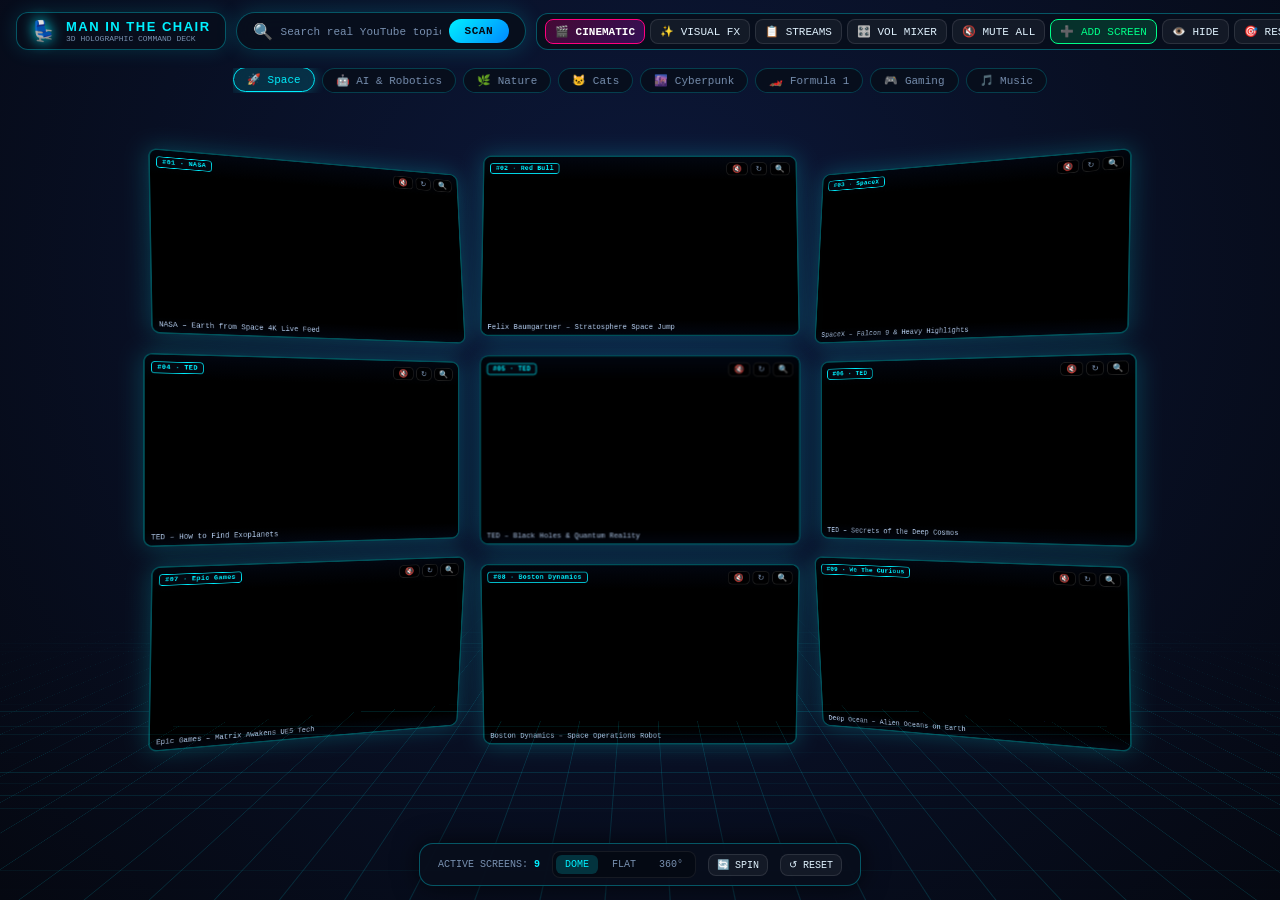
==== commit d368e9cb: "Deploy 9-screen default, Hide UI mode, screen spacing slider, Visual FX drawer with DoF/scanlines/sh" ====
--- a/index.html
+++ b/index.html
@@ -14,6 +14,18 @@
         <div id="screens-cluster"></div>
     </div>
 
+    <!-- Cinematic Active Mode Overlay -->
+    <div id="cinematic-overlay" style="display:none;">
+        <div class="cinematic-hud">
+            <span class="cinematic-rec-dot">● REC</span>
+            <div id="cinematic-banner">DRAMATIC PULL-BACK MATRIX IGNITION</div>
+            <button class="cinematic-exit-btn" id="btn-cinematic-exit">EXIT CINEMATIC [ESC]</button>
+        </div>
+    </div>
+
+    <!-- UI Restore Floating Button (Visible only when UI is hidden) -->
+    <button id="ui-restore-btn" style="display:none;" title="Show Interface [H]">👁️ SHOW UI</button>
+
     <!-- Top HUD Bar -->
     <div class="top-hud">
         <div class="brand">
@@ -31,11 +43,13 @@
         </form>
 
         <div class="hud-controls">
-            <button class="hud-btn fx-btn" id="btn-fx-mode" title="Toggle 3D Vector / Shader Filter">🎨 FX: CYBER</button>
+            <button class="hud-btn highlight-btn" id="btn-cinematic" title="Launch Cinematic Sequences">🎬 CINEMATIC</button>
+            <button class="hud-btn" id="btn-visual-fx" title="Visual FX, Shaders, DoF & Scanlines">✨ VISUAL FX</button>
             <button class="hud-btn" id="btn-playlist">📋 STREAMS</button>
             <button class="hud-btn" id="btn-mixer">🎛️ VOL MIXER</button>
             <button class="hud-btn" id="btn-mute-all">🔇 MUTE ALL</button>
             <button class="hud-btn add-btn" id="btn-add">➕ ADD SCREEN</button>
+            <button class="hud-btn" id="btn-hide-ui" title="Hide UI [H]">👁️ HIDE</button>
             <button class="hud-btn" id="btn-reset-cam">🎯 RESET CAM</button>
             <button class="hud-btn cam-btn active" data-cam="chair">💺 CHAIR</button>
             <button class="hud-btn cam-btn" data-cam="tactical">🛰 TACTICAL</button>
@@ -58,7 +72,7 @@
     <!-- Left Drawer: Now Playing Streams List -->
     <div class="side-panel left-drawer" id="playlist-panel">
         <div class="panel-title-row">
-            <span>📋 ACTIVE VIDEO STREAMS</span>
+            <span>📋 ACTIVE VIDEO STREAMS (9 DEPLOYED)</span>
             <button class="panel-close-btn" id="playlist-close">✕</button>
         </div>
         <div class="playlist-sub" id="playlist-queue-info">Loading active streams...</div>
@@ -67,12 +81,75 @@
         </div>
     </div>
 
-    <!-- Right Drawer: Audio / Volume Mixer Panel -->
+    <!-- Right Drawer: Visual Elements & Shaders Panel -->
+    <div class="side-panel right-drawer" id="visual-fx-panel">
+        <div class="panel-title-row">
+            <span>✨ VISUAL ELEMENTS & SHADERS</span>
+            <button class="panel-close-btn" id="visual-fx-close">✕</button>
+        </div>
+        
+        <div class="vfx-section">
+            <div class="vfx-label">HOLOGRAPHIC COLOR THEME</div>
+            <div class="theme-grid">
+                <button class="theme-btn active" data-theme="cyber">🎨 CYBER</button>
+                <button class="theme-btn" data-theme="green-vector">🟢 MATRIX</button>
+                <button class="theme-btn" data-theme="amber-tactical">🟠 AMBER</button>
+                <button class="theme-btn" data-theme="cyan-holo">🔵 CYAN</button>
+                <button class="theme-btn" data-theme="synthwave">🟣 SYNTH</button>
+            </div>
+        </div>
+
+        <div class="vfx-section">
+            <div class="vfx-label">GRID & SCREEN SPACING</div>
+            <div class="slider-group">
+                <label>SPACING</label>
+                <input type="range" id="sl-screen-spacing" min="0.4" max="1.8" step="0.05" value="1.0" />
+                <span id="spacing-val">1.0x</span>
+            </div>
+        </div>
+
+        <div class="vfx-section">
+            <div class="vfx-label">DEPTH OF FIELD (DOF) & FOCUS BLUR</div>
+            <div class="mixer-toggle-row">
+                <label class="toggle-switch">
+                    <input type="checkbox" id="chk-dof-enable" />
+                    <span class="toggle-slider"></span>
+                </label>
+                <span class="toggle-label">Enable 3D Depth-of-Field Blur</span>
+            </div>
+            <div class="slider-group" style="margin-top:6px;">
+                <label>BLUR</label>
+                <input type="range" id="sl-dof-strength" min="1" max="12" step="1" value="6" />
+            </div>
+        </div>
+
+        <div class="vfx-section">
+            <div class="vfx-label">CRT SCANLINES & PHOSPHOR GLOW</div>
+            <div class="mixer-toggle-row">
+                <label class="toggle-switch">
+                    <input type="checkbox" id="chk-scanlines-enable" checked />
+                    <span class="toggle-slider"></span>
+                </label>
+                <span class="toggle-label">Holographic Scanlines</span>
+            </div>
+            <div class="slider-group" style="margin-top:6px;">
+                <label>OPACITY</label>
+                <input type="range" id="sl-scanlines-opacity" min="0.05" max="0.5" step="0.02" value="0.22" />
+            </div>
+            <div class="slider-group">
+                <label>FLOOR</label>
+                <input type="range" id="sl-floor-brightness" min="0.1" max="1.0" step="0.05" value="1.0" />
+            </div>
+        </div>
+    </div>
+
+    <!-- Right Drawer: Audio / Volume & Spatial Mixer Panel -->
     <div class="side-panel right-drawer" id="mixer-panel">
         <div class="panel-title-row">
-            <span>🎛️ MULTI-STREAM AUDIO MIXER</span>
+            <span>🎛️ MULTI-STREAM & SPATIAL MIXER</span>
             <button class="panel-close-btn" id="mixer-close">✕</button>
         </div>
+        
         <div class="mixer-master-box">
             <div class="master-row">
                 <span class="master-label">MASTER VOLUME</span>
@@ -87,6 +164,32 @@
                 <span class="toggle-label">Solo mode (unmuting one mutes others)</span>
             </div>
         </div>
+
+        <!-- 3D Spatial Audio Section -->
+        <div class="spatial-audio-box">
+            <div class="spatial-header">
+                <span class="spatial-title">🔊 3D SPATIAL AUDIO POSITIONING</span>
+            </div>
+            <div class="mixer-toggle-row">
+                <label class="toggle-switch">
+                    <input type="checkbox" id="chk-spatial-enable" checked />
+                    <span class="toggle-slider"></span>
+                </label>
+                <span class="toggle-label">Auto-mix by relative camera distance</span>
+            </div>
+            <div class="slider-group" style="margin-top:6px;">
+                <label>FALLOFF</label>
+                <input type="range" id="sl-spatial-sep" min="0.2" max="2.5" step="0.1" value="1.0" />
+            </div>
+            <div class="mixer-toggle-row" style="margin-top:6px;">
+                <label class="toggle-switch">
+                    <input type="checkbox" id="chk-single-priority" />
+                    <span class="toggle-slider"></span>
+                </label>
+                <span class="toggle-label">Single video priority dominance</span>
+            </div>
+        </div>
+
         <div class="mixer-strips-scroll" id="mixer-strips">
             <!-- Populated dynamically -->
         </div>
@@ -127,7 +230,7 @@
 
     <!-- Bottom Cockpit Bar -->
     <div class="bottom-bar">
-        <span class="stat">ACTIVE SCREENS: <strong id="stat-count">0</strong></span>
+        <span class="stat">ACTIVE SCREENS: <strong id="stat-count">9</strong></span>
         <div class="layout-btns">
             <button class="layout-btn active" data-layout="dome">DOME</button>
             <button class="layout-btn" data-layout="flat">FLAT</button>
@@ -141,11 +244,47 @@
     <div class="modal-back" id="add-modal">
         <div class="modal">
             <div class="modal-title">➕ ADD YOUTUBE SCREEN</div>
-            <div class="modal-sub">Paste any YouTube URL, video ID, or enter any search topic</div>
+            <div class="modal-sub">Enter any search topic (e.g. "Formula 1", "Cyberpunk 4K") or paste URL</div>
             <input id="modal-input" type="text" placeholder="e.g. 'Formula 1', 'Cyberpunk city', or paste URL..." />
             <div class="modal-btns">
                 <button class="panel-btn confirm" id="modal-confirm">DEPLOY TO MATRIX</button>
                 <button class="panel-btn" id="modal-cancel">CANCEL</button>
+            </div>
+        </div>
+    </div>
+
+    <!-- Cinematic Sequences Launcher Modal -->
+    <div class="modal-back" id="cinematic-modal">
+        <div class="modal cinematic-modal-box">
+            <div class="modal-title">🎬 LAUNCH CINEMATIC 15-STREAM EXPERIENCE</div>
+            <div class="modal-sub">Buffers 15 streams and initiates choreographed camera, lighting & audio choreography</div>
+            
+            <input id="cinematic-input" type="text" placeholder="Enter topic or leave blank for current category..." />
+            
+            <div class="cinematic-options-grid">
+                <button class="cin-opt-card" data-opt="1">
+                    <div class="cin-opt-title">🌟 OPTION 1: DRAMATIC ZOOM OUT</div>
+                    <div class="cin-opt-desc">Starts in pitch black with single isolated video & loud audio, camera slowly pulls back as 14 surrounding screens ignite in concentric rings and volume builds into a wall of sound.</div>
+                </button>
+
+                <button class="cin-opt-card" data-opt="2">
+                    <div class="cin-opt-title">🌀 OPTION 2: 360° VORTEX WARP</div>
+                    <div class="cin-opt-desc">Rapid cylindrical spinning ascension through a 15-stream vortex, easing down into an orbital command glide.</div>
+                </button>
+
+                <button class="cin-opt-card" data-opt="3">
+                    <div class="cin-opt-title">🟢 OPTION 3: TACTICAL MATRIX DEPLOYMENT</div>
+                    <div class="cin-opt-desc">Activates green vector phosphor mode with a cascading grid drop-in and high-altitude tactical fly-through.</div>
+                </button>
+
+                <button class="cin-opt-card" data-opt="4">
+                    <div class="cin-opt-title">🛰️ OPTION 4: SPOTLIGHT FLY-AROUND</div>
+                    <div class="cin-opt-desc">Figure-8 orbit with dynamic acoustic spotlighting that boosts the nearest screen as the camera swoops past.</div>
+                </button>
+            </div>
+
+            <div class="modal-btns">
+                <button class="panel-btn" id="cinematic-cancel">CANCEL</button>
             </div>
         </div>
     </div>
--- a/static/style.css
+++ b/static/style.css
@@ -5,12 +5,14 @@
   --pink: #ff007f;
   --red: #ff3344;
   --gold: #ffb800;
+  --purple: #bc13fe;
   --bg: #050811;
   --panel: rgba(8, 14, 28, 0.94);
   --border: rgba(0, 240, 255, 0.32);
   --border-muted: rgba(255, 255, 255, 0.12);
   --muted: #7890b0;
   --mono: 'SF Mono', 'Cascadia Code', 'Courier New', monospace;
+  --scanline-opacity: 0.22;
 }
 
 * { box-sizing: border-box; margin: 0; padding: 0; }
@@ -23,7 +25,7 @@
   perspective: 1400px;
   font-family: -apple-system, BlinkMacSystemFont, 'Segoe UI', Roboto, sans-serif;
   user-select: none;
-  transition: background .3s;
+  transition: background .35s ease;
 }
 
 /* ── 3D VIEWPORT ─────────────────────────────────── */
@@ -37,7 +39,7 @@
 
 .floor-grid {
   position: absolute;
-  width: 3600px; height: 3600px;
+  width: 3800px; height: 3800px;
   background-image:
     linear-gradient(rgba(0,240,255,.14) 1px, transparent 1px),
     linear-gradient(90deg, rgba(0,240,255,.14) 1px, transparent 1px);
@@ -46,7 +48,7 @@
   mask-image: radial-gradient(circle at center, #000 25%, transparent 74%);
   -webkit-mask-image: radial-gradient(circle at center, #000 25%, transparent 74%);
   pointer-events: none;
-  transition: background-image .3s;
+  transition: background-image .35s, opacity .25s;
 }
 
 #screens-cluster {
@@ -66,29 +68,31 @@
   overflow: hidden;
   cursor: pointer;
   transition: transform .35s cubic-bezier(.16,1,.3,1),
-             box-shadow .25s, border-color .25s;
+             box-shadow .25s, border-color .25s, opacity .45s ease, filter .3s ease;
   transform-style: preserve-3d;
   display: block;
 }
 
 .holo-screen::after {
   content: ''; position: absolute; inset: 0; pointer-events: none; z-index: 3;
+  opacity: var(--scanline-opacity);
   background: repeating-linear-gradient(
     to bottom,
     transparent 0px, transparent 2px,
-    rgba(0,0,0,.22) 2px, rgba(0,0,0,.22) 4px
+    rgba(0,0,0,.9) 2px, rgba(0,0,0,.9) 4px
   );
+  transition: opacity .25s;
 }
 
 .holo-screen:hover {
   border-color: var(--cyan);
-  box-shadow: 0 0 52px rgba(0,240,255,.65), inset 0 0 28px rgba(0,240,255,.25);
+  box-shadow: 0 0 54px rgba(0,240,255,.7), inset 0 0 30px rgba(0,240,255,.3);
   z-index: 50;
 }
 
 .holo-screen.focused {
   border-color: var(--green) !important;
-  box-shadow: 0 0 70px rgba(0,255,136,.75), inset 0 0 32px rgba(0,255,136,.3) !important;
+  box-shadow: 0 0 75px rgba(0,255,136,.8), inset 0 0 34px rgba(0,255,136,.35) !important;
   z-index: 100;
 }
 
@@ -97,7 +101,7 @@
   position: absolute; top: 0; left: 0; right: 0; height: 34px;
   padding: 5px 8px; z-index: 6;
   display: flex; align-items: center; justify-content: space-between; gap: 6px;
-  background: linear-gradient(180deg, rgba(2,6,16,0.94) 0%, rgba(2,6,16,0) 100%);
+  background: linear-gradient(180deg, rgba(2,6,16,0.95) 0%, rgba(2,6,16,0) 100%);
   pointer-events: auto;
 }
 
@@ -160,31 +164,80 @@
   border: none; display: block;
   pointer-events: none;
   background: #000;
-  transition: filter .3s;
+  transition: filter .35s ease;
 }
 .holo-screen.focused iframe {
   pointer-events: auto;
 }
 
-/* ── GREEN 3D VECTOR MATRIX SHADER FX ─────────────── */
+/* ── HIDE UI MODE ────────────────────────────────── */
+body.ui-hidden .top-hud,
+body.ui-hidden .pills-bar,
+body.ui-hidden .side-panel,
+body.ui-hidden .bottom-bar {
+  opacity: 0 !important;
+  pointer-events: none !important;
+  transition: opacity .35s ease;
+}
+
+#ui-restore-btn {
+  position: absolute; bottom: 20px; left: 20px; z-index: 5000;
+  background: var(--panel); backdrop-filter: blur(16px);
+  border: 1px solid var(--cyan); color: var(--cyan);
+  padding: 8px 16px; border-radius: 20px; font-size: 11px;
+  font-family: var(--mono); font-weight: 700; cursor: pointer;
+  box-shadow: 0 0 20px rgba(0,240,255,0.4);
+  transition: all .2s;
+}
+#ui-restore-btn:hover {
+  background: var(--cyan); color: #000; box-shadow: 0 0 24px var(--cyan);
+}
+
+/* ── CINEMATIC OVERLAY ───────────────────────────── */
+#cinematic-overlay {
+  position: fixed; inset: 0; z-index: 4000;
+  pointer-events: none; display: flex; flex-direction: column;
+  justify-content: space-between; padding: 24px 30px;
+}
+.cinematic-hud {
+  display: flex; justify-content: space-between; align-items: center;
+  width: 100%; pointer-events: auto;
+}
+.cinematic-rec-dot {
+  color: var(--red); font-family: var(--mono); font-weight: 800;
+  font-size: 13px; letter-spacing: 1px;
+  animation: blink 1.2s infinite ease-in-out;
+}
+@keyframes blink { 0%,100% { opacity:1; } 50% { opacity:0.25; } }
+
+#cinematic-banner {
+  background: rgba(0,0,0,0.8); border: 1px solid var(--cyan);
+  color: var(--cyan); font-family: var(--mono); font-size: 12px;
+  font-weight: 700; padding: 6px 18px; border-radius: 20px;
+  letter-spacing: 1px; box-shadow: 0 0 24px rgba(0,240,255,0.4);
+}
+.cinematic-exit-btn {
+  background: rgba(255,51,68,0.2); border: 1px solid var(--red);
+  color: #fff; font-family: var(--mono); font-size: 11px; font-weight: 700;
+  padding: 6px 16px; border-radius: 8px; cursor: pointer;
+  transition: all .18s;
+}
+.cinematic-exit-btn:hover {
+  background: var(--red); color: #000; box-shadow: 0 0 16px var(--red);
+}
+
+/* ── SHADER / VISUAL THEMES ──────────────────────── */
 body.fx-green-vector {
   background: radial-gradient(ellipse at 50% 30%, #031c0a 0%, #010802 100%);
 }
 body.fx-green-vector .floor-grid {
   background-image:
-    linear-gradient(rgba(0,255,102,.22) 1px, transparent 1px),
-    linear-gradient(90deg, rgba(0,255,102,.22) 1px, transparent 1px);
+    linear-gradient(rgba(0,255,102,.24) 1px, transparent 1px),
+    linear-gradient(90deg, rgba(0,255,102,.24) 1px, transparent 1px);
 }
 body.fx-green-vector .holo-screen {
   border-color: var(--matrix-green) !important;
   box-shadow: 0 0 38px rgba(0,255,102,.45), inset 0 0 24px rgba(0,255,102,.25) !important;
-}
-body.fx-green-vector .holo-screen::after {
-  background: repeating-linear-gradient(
-    to bottom,
-    transparent 0px, transparent 2px,
-    rgba(0,255,102,.12) 2px, rgba(0,255,102,.12) 4px
-  );
 }
 body.fx-green-vector .holo-screen iframe {
   filter: contrast(2.4) brightness(1.15) invert(0.04) hue-rotate(88deg) saturate(3.8) drop-shadow(0 0 6px #00ff66);
@@ -195,21 +248,14 @@
   color: var(--matrix-green) !important;
   border-color: var(--matrix-green) !important;
 }
-body.fx-green-vector .hud-btn.active,
-body.fx-green-vector .search-bar button {
-  background: var(--matrix-green) !important;
-  color: #000 !important;
-  box-shadow: 0 0 14px var(--matrix-green) !important;
-}
-
-/* ── AMBER TACTICAL HUD SHADER FX ─────────────────── */
+
 body.fx-amber-tactical {
   background: radial-gradient(ellipse at 50% 30%, #201202 0%, #080400 100%);
 }
 body.fx-amber-tactical .floor-grid {
   background-image:
-    linear-gradient(rgba(255,184,0,.2) 1px, transparent 1px),
-    linear-gradient(90deg, rgba(255,184,0,.2) 1px, transparent 1px);
+    linear-gradient(rgba(255,184,0,.22) 1px, transparent 1px),
+    linear-gradient(90deg, rgba(255,184,0,.22) 1px, transparent 1px);
 }
 body.fx-amber-tactical .holo-screen {
   border-color: var(--gold) !important;
@@ -218,11 +264,58 @@
 body.fx-amber-tactical .holo-screen iframe {
   filter: contrast(2.1) brightness(1.1) sepia(0.95) saturate(4.0) hue-rotate(355deg);
 }
-body.fx-amber-tactical .screen-badge,
-body.fx-amber-tactical .brand-name,
-body.fx-amber-tactical .stat strong {
-  color: var(--gold) !important;
-  border-color: var(--gold) !important;
+
+body.fx-cyan-holo .holo-screen iframe {
+  filter: contrast(1.6) brightness(1.1) hue-rotate(175deg) saturate(2.5);
+}
+body.fx-synthwave {
+  background: radial-gradient(ellipse at 50% 30%, #1e052d 0%, #06010d 100%);
+}
+body.fx-synthwave .floor-grid {
+  background-image:
+    linear-gradient(rgba(188,19,254,.25) 1px, transparent 1px),
+    linear-gradient(90deg, rgba(255,0,127,.25) 1px, transparent 1px);
+}
+body.fx-synthwave .holo-screen {
+  border-color: var(--pink) !important;
+  box-shadow: 0 0 42px rgba(255,0,127,.5), inset 0 0 24px rgba(188,19,254,.3) !important;
+}
+body.fx-synthwave .holo-screen iframe {
+  filter: contrast(1.8) saturate(2.8) hue-rotate(290deg);
+}
+
+/* ── VISUAL ELEMENTS PANEL ───────────────────────── */
+.vfx-section {
+  background: rgba(255,255,255,0.03);
+  border: 1px solid var(--border-muted);
+  border-radius: 8px; padding: 10px;
+  display: flex; flex-direction: column; gap: 8px;
+}
+.vfx-label {
+  font-size: 10px; font-family: var(--mono); font-weight: 700; color: var(--cyan);
+  letter-spacing: .5px;
+}
+.theme-grid {
+  display: grid; grid-template-columns: repeat(3, 1fr); gap: 6px;
+}
+.theme-btn {
+  background: rgba(255,255,255,0.05); border: 1px solid var(--border-muted);
+  color: #fff; font-size: 10px; font-family: var(--mono); font-weight: 700;
+  padding: 6px 4px; border-radius: 6px; cursor: pointer; transition: all .15s;
+}
+.theme-btn.active, .theme-btn:hover {
+  background: rgba(0,240,255,0.2); border-color: var(--cyan); color: var(--cyan);
+}
+
+/* ── SPATIAL AUDIO BOX ───────────────────────────── */
+.spatial-audio-box {
+  background: rgba(0,240,255,0.04);
+  border: 1px solid var(--border);
+  border-radius: 8px; padding: 10px;
+  display: flex; flex-direction: column; gap: 8px; margin-top: 8px;
+}
+.spatial-header {
+  font-size: 10px; font-family: var(--mono); font-weight: 700; color: var(--green);
 }
 
 /* ── TOP HUD ─────────────────────────────────────── */
@@ -230,6 +323,7 @@
   position: absolute; top: 12px; left: 16px; right: 16px;
   display: flex; align-items: center; justify-content: space-between;
   gap: 10px; z-index: 1000; pointer-events: auto;
+  transition: opacity .35s;
 }
 
 .brand {
@@ -304,8 +398,12 @@
 .hud-btn.add-btn:hover {
   background: var(--green); color: #000; box-shadow: 0 0 14px var(--green);
 }
-.hud-btn.fx-btn {
-  border-color: var(--matrix-green); color: var(--matrix-green);
+.hud-btn.highlight-btn {
+  background: linear-gradient(135deg, rgba(255,0,127,0.25), rgba(188,19,254,0.25));
+  border-color: var(--pink); color: #fff; font-weight: 700;
+}
+.hud-btn.highlight-btn:hover {
+  background: var(--pink); color: #000; box-shadow: 0 0 14px var(--pink);
 }
 .hud-btn.sm { padding: 4px 8px; font-size: 10px; }
 
@@ -314,6 +412,7 @@
   position: absolute; top: 68px; left: 50%; transform: translateX(-50%);
   display: flex; gap: 7px; z-index: 1000; flex-wrap: nowrap;
   max-width: 95vw; overflow-x: auto; scrollbar-width: none;
+  transition: opacity .35s;
 }
 .pills-bar::-webkit-scrollbar { display: none; }
 
@@ -339,6 +438,7 @@
   padding: 16px; display: none; flex-direction: column; gap: 12px;
   z-index: 1500; box-shadow: 0 0 36px rgba(0,0,0,.7);
   animation: fadeIn .22s cubic-bezier(.16,1,.3,1);
+  transition: opacity .35s;
 }
 @keyframes fadeIn { from { opacity:0; transform: translateY(-8px); } to { opacity:1; transform:none; } }
 
@@ -346,7 +446,7 @@
   top: 112px; left: 18px; width: 330px; max-height: calc(100vh - 180px);
 }
 .right-drawer {
-  top: 112px; right: 18px; width: 340px; max-height: calc(100vh - 180px);
+  top: 112px; right: 18px; width: 350px; max-height: calc(100vh - 180px);
 }
 
 .panel-title-row {
@@ -363,7 +463,7 @@
 }
 .panel-close-btn:hover { color: #fff; background: rgba(255,255,255,0.1); }
 
-/* ── NOW PLAYING PLAYLIST DRAWER ─────────────────── */
+/* ── PLAYLIST & MIXER STRIPS ─────────────────────── */
 .playlist-sub {
   font-size: 10px; font-family: var(--mono); color: var(--muted);
 }
@@ -411,7 +511,6 @@
 .pl-btn:hover { background: rgba(0,240,255,0.25); border-color: var(--cyan); }
 .pl-btn.unmuted { background: var(--green); color: #000; border-color: var(--green); font-weight: 700; }
 
-/* ── MULTI-STREAM AUDIO MIXER PANEL ──────────────── */
 .mixer-master-box {
   background: rgba(0,0,0,0.4);
   border: 1px solid var(--border);
@@ -445,7 +544,7 @@
 
 .mixer-strips-scroll {
   display: flex; flex-direction: column; gap: 8px;
-  overflow-y: auto; max-height: calc(100vh - 340px);
+  overflow-y: auto; max-height: calc(100vh - 380px);
   padding-right: 4px;
 }
 .mixer-strips-scroll::-webkit-scrollbar { width: 4px; }
@@ -489,12 +588,12 @@
 .strip-mute-btn.is-muted { background: rgba(255,51,68,0.18); border-color: var(--red); color: var(--red); }
 .strip-solo-btn.is-solo { background: var(--gold); border-color: var(--gold); color: #000; }
 
-/* ── SCREEN ADJUSTER PANEL ───────────────────────── */
+/* ── SCREEN ADJUSTER & SLIDER GROUPS ─────────────── */
 .slider-group {
   display: flex; align-items: center; gap: 8px;
   font-size: 9px; font-family: var(--mono); color: var(--muted);
 }
-.slider-group label { width: 56px; flex-shrink: 0; }
+.slider-group label { width: 60px; flex-shrink: 0; }
 .slider-group input[type=range] { flex: 1; accent-color: var(--cyan); cursor: pointer; }
 
 .panel-actions { display: flex; gap: 6px; margin-top: 4px; }
@@ -518,6 +617,7 @@
   border: 1px solid var(--border); border-radius: 14px;
   padding: 7px 18px; z-index: 1000;
   box-shadow: 0 0 26px rgba(0,0,0,.65);
+  transition: opacity .35s;
 }
 .stat { font-size: 10px; font-family: var(--mono); color: var(--muted); }
 .stat strong { color: var(--cyan); }
@@ -535,26 +635,46 @@
   background: rgba(0,240,255,.18); color: var(--cyan);
 }
 
-/* ── MODAL ───────────────────────────────────────── */
+/* ── CINEMATIC LAUNCHER MODAL ────────────────────── */
 .modal-back {
-  position: fixed; inset: 0; background: rgba(0,0,0,.75);
-  backdrop-filter: blur(8px); display: none;
-  align-items: center; justify-content: center; z-index: 3000;
+  position: fixed; inset: 0; background: rgba(0,0,0,.82);
+  backdrop-filter: blur(10px); display: none;
+  align-items: center; justify-content: center; z-index: 3500;
 }
 .modal {
-  width: 440px; background: var(--panel);
+  width: 460px; background: var(--panel);
   border: 1px solid var(--cyan); border-radius: 14px;
   padding: 22px; display: flex; flex-direction: column; gap: 14px;
-  box-shadow: 0 0 38px rgba(0,240,255,.32);
-}
+  box-shadow: 0 0 45px rgba(0,240,255,.35);
+}
+.cinematic-modal-box { width: 560px; }
 .modal-title { font-size: 14px; font-weight: 700; color: var(--cyan); letter-spacing: 1px; }
 .modal-sub { font-size: 11px; color: var(--muted); }
 .modal input {
-  background: rgba(0,0,0,.5); border: 1px solid var(--border);
+  background: rgba(0,0,0,.6); border: 1px solid var(--border);
   border-radius: 8px; padding: 10px; color: #fff; font-size: 13px;
   font-family: var(--mono); outline: none; user-select: text; width: 100%;
 }
 .modal-btns { display: flex; gap: 10px; }
+
+.cinematic-options-grid {
+  display: flex; flex-direction: column; gap: 8px; margin: 4px 0;
+}
+.cin-opt-card {
+  background: rgba(255,255,255,0.03); border: 1px solid var(--border-muted);
+  border-radius: 8px; padding: 10px 12px; text-align: left;
+  cursor: pointer; transition: all .2s;
+}
+.cin-opt-card:hover {
+  background: rgba(0,240,255,0.12); border-color: var(--cyan);
+  transform: translateX(4px); box-shadow: 0 0 16px rgba(0,240,255,0.25);
+}
+.cin-opt-title {
+  font-size: 12px; font-weight: 700; color: var(--cyan); font-family: var(--mono);
+}
+.cin-opt-desc {
+  font-size: 10px; color: var(--muted); margin-top: 3px; line-height: 1.4;
+}
 
 /* ── TOAST ───────────────────────────────────────── */
 .toast {
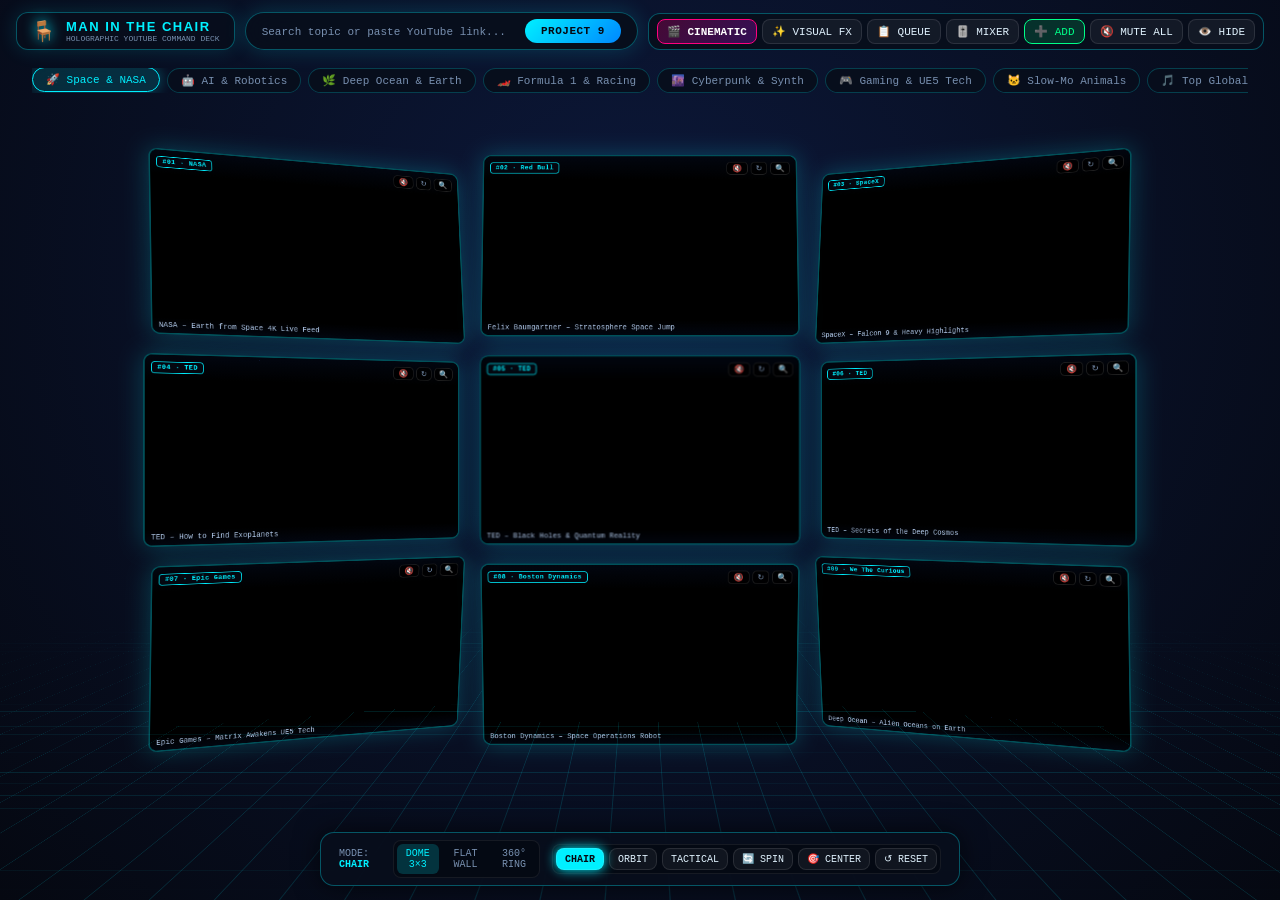
==== commit 8b5f8203: "Option 1: Expand to 25 streams, multi-tier deep background depth (Z up to -670px) & dynamic distance" ====
--- a/index.html
+++ b/index.html
@@ -1,299 +1,311 @@
 <!DOCTYPE html>
 <html lang="en">
 <head>
-    <meta charset="UTF-8">
-    <meta name="viewport" content="width=device-width, initial-scale=1.0">
-    <title>Man in the Chair – 3D Holographic YouTube Command Deck</title>
-    <link rel="stylesheet" href="./static/style.css">
+  <meta charset="UTF-8" />
+  <meta name="viewport" content="width=device-width, initial-scale=1.0" />
+  <title>MAN IN THE CHAIR · 3D Multi-Stream Command Deck</title>
+  <link rel="stylesheet" href="static/style.css" />
 </head>
 <body>
 
-    <!-- 3D Holographic Viewport -->
-    <div id="viewport">
-        <div class="floor-grid"></div>
-        <div id="screens-cluster"></div>
-    </div>
-
-    <!-- Cinematic Active Mode Overlay -->
-    <div id="cinematic-overlay" style="display:none;">
-        <div class="cinematic-hud">
-            <span class="cinematic-rec-dot">● REC</span>
-            <div id="cinematic-banner">DRAMATIC PULL-BACK MATRIX IGNITION</div>
-            <button class="cinematic-exit-btn" id="btn-cinematic-exit">EXIT CINEMATIC [ESC]</button>
+  <!-- 3D VIEWPORT -->
+  <div id="viewport">
+    <div class="floor-grid"></div>
+    <div id="screens-cluster"></div>
+  </div>
+
+  <!-- FLOATING RESTORE UI BUTTON (Visible when UI is hidden) -->
+  <button id="ui-restore-btn" style="display: none;">👁️ RESTORE UI [H]</button>
+
+  <!-- TOP HUD -->
+  <header class="top-hud">
+    <div class="brand">
+      <span class="brand-icon">🪑</span>
+      <div>
+        <div class="brand-name">MAN IN THE CHAIR</div>
+        <div class="brand-sub">HOLOGRAPHIC YOUTUBE COMMAND DECK</div>
+      </div>
+    </div>
+
+    <!-- MAIN SEARCH BAR -->
+    <form class="search-bar" id="search-form">
+      <input type="text" id="search-input" placeholder="Search topic or paste YouTube link..." autocomplete="off" />
+      <button type="submit">PROJECT 9</button>
+    </form>
+
+    <!-- RIGHT HUD ACTIONS -->
+    <div class="hud-controls">
+      <button class="hud-btn highlight-btn" id="btn-cinematic" title="Trigger Cinematic Experience">🎬 CINEMATIC</button>
+      <button class="hud-btn" id="btn-visual-fx" title="Hologram Shaders & Visual Controls">✨ VISUAL FX</button>
+      <button class="hud-btn" id="btn-playlist" title="Active Streams List">📋 QUEUE</button>
+      <button class="hud-btn" id="btn-mixer" title="Audio Mixer & Spatial Falloff">🎚️ MIXER</button>
+      <button class="hud-btn add-btn" id="btn-add" title="Deploy custom stream">➕ ADD</button>
+      <button class="hud-btn" id="btn-mute-all" title="Master Audio Toggle">🔇 MUTE ALL</button>
+      <button class="hud-btn" id="btn-hide-ui" title="Hide User Interface [H]">👁️ HIDE</button>
+    </div>
+  </header>
+
+  <!-- CATEGORY PILLS BAR -->
+  <nav class="pills-bar" id="pills-bar">
+    <button class="pill active" data-cat="space">🚀 Space & NASA</button>
+    <button class="pill" data-cat="ai">🤖 AI & Robotics</button>
+    <button class="pill" data-cat="nature">🌿 Deep Ocean & Earth</button>
+    <button class="pill" data-cat="f1">🏎️ Formula 1 & Racing</button>
+    <button class="pill" data-cat="cyberpunk">🌆 Cyberpunk & Synth</button>
+    <button class="pill" data-cat="gaming">🎮 Gaming & UE5 Tech</button>
+    <button class="pill" data-cat="cats">🐱 Slow-Mo Animals</button>
+    <button class="pill" data-cat="music">🎵 Top Global Music</button>
+  </nav>
+
+  <!-- VISUAL FX DRAWER (Left) -->
+  <aside class="side-panel left-drawer" id="visual-fx-panel">
+    <div class="panel-title-row">
+      <span>✨ VISUAL ELEMENTS & SHADERS</span>
+      <button class="panel-close-btn" id="visual-fx-close">✕</button>
+    </div>
+
+    <!-- Theme Shaders -->
+    <div class="vfx-section">
+      <div class="vfx-label">COLOR THEME & VECTOR SHADERS</div>
+      <div class="theme-grid">
+        <button class="theme-btn active" data-theme="cyber">CYBER</button>
+        <button class="theme-btn" data-theme="green-vector">MATRIX 🟢</button>
+        <button class="theme-btn" data-theme="amber-tactical">AMBER 🟠</button>
+        <button class="theme-btn" data-theme="cyan-holo">CYAN 🔵</button>
+        <button class="theme-btn" data-theme="synthwave">SYNTH 🟣</button>
+      </div>
+    </div>
+
+    <!-- Layout Density / Screen Spacing -->
+    <div class="vfx-section">
+      <div class="vfx-label">SCREEN SPACING & GRID DENSITY</div>
+      <div class="slider-group">
+        <label>Spacing</label>
+        <input type="range" id="sl-screen-spacing" min="0.4" max="1.8" step="0.05" value="1.0" />
+        <span id="spacing-val">1.0x</span>
+      </div>
+    </div>
+
+    <!-- Optical Depth of Field (DoF) -->
+    <div class="vfx-section">
+      <div class="vfx-label">OPTICAL DEPTH OF FIELD (DOF)</div>
+      <div class="mixer-toggle-row">
+        <label class="toggle-switch">
+          <input type="checkbox" id="chk-dof-enable" />
+          <span class="toggle-slider"></span>
+        </label>
+        <span class="toggle-label">Dynamic Distance Blur</span>
+      </div>
+      <div class="slider-group">
+        <label>Blur Px</label>
+        <input type="range" id="sl-dof-strength" min="1" max="14" step="1" value="6" />
+      </div>
+    </div>
+
+    <!-- Holographic Scanlines & Grid -->
+    <div class="vfx-section">
+      <div class="vfx-label">HOLOGRAPHIC SCANLINES & ENVIRONMENT</div>
+      <div class="mixer-toggle-row">
+        <label class="toggle-switch">
+          <input type="checkbox" id="chk-scanlines-enable" checked />
+          <span class="toggle-slider"></span>
+        </label>
+        <span class="toggle-label">CRT Scanline Mesh</span>
+      </div>
+      <div class="slider-group">
+        <label>Scanlines</label>
+        <input type="range" id="sl-scanlines-opacity" min="0" max="0.6" step="0.02" value="0.22" />
+      </div>
+      <div class="slider-group">
+        <label>Floor Grid</label>
+        <input type="range" id="sl-floor-brightness" min="0" max="1.5" step="0.05" value="1.0" />
+      </div>
+    </div>
+  </aside>
+
+  <!-- ACTIVE STREAMS QUEUE PANEL (Left) -->
+  <aside class="side-panel left-drawer" id="playlist-panel">
+    <div class="panel-title-row">
+      <span>📋 PROJECTED FEEDS (<span id="stat-count">9</span>)</span>
+      <button class="panel-close-btn" id="playlist-close">✕</button>
+    </div>
+    <div class="playlist-sub" id="playlist-queue-info">Fetching live queue...</div>
+    <div class="playlist-scroll" id="playlist-list"></div>
+  </aside>
+
+  <!-- AUDIO MIXER & SPATIAL AUDIO PANEL (Right) -->
+  <aside class="side-panel right-drawer" id="mixer-panel">
+    <div class="panel-title-row">
+      <span>🎚️ MULTI-CHANNEL AUDIO & SPATIAL ACOUSTICS</span>
+      <button class="panel-close-btn" id="mixer-close">✕</button>
+    </div>
+
+    <!-- Master & Solo Mode -->
+    <div class="mixer-master-box">
+      <div class="master-row">
+        <span>MASTER VOLUME</span>
+        <span id="master-vol-val">100%</span>
+      </div>
+      <input type="range" id="sl-master-vol" min="0" max="100" value="100" style="width:100%; accent-color: var(--cyan);" />
+      <div class="mixer-toggle-row">
+        <label class="toggle-switch">
+          <input type="checkbox" id="chk-solo-mode" checked />
+          <span class="toggle-slider"></span>
+        </label>
+        <span class="toggle-label">Solo Mode (Unmuting one mutes others)</span>
+      </div>
+    </div>
+
+    <!-- 3D Spatial Audio Positioning -->
+    <div class="spatial-audio-box">
+      <div class="spatial-header">🛰️ 3D SPATIAL PROXIMITY MIXER</div>
+      <div class="mixer-toggle-row">
+        <label class="toggle-switch">
+          <input type="checkbox" id="chk-spatial-enable" checked />
+          <span class="toggle-slider"></span>
+        </label>
+        <span class="toggle-label">Auto-mix volume by Camera Distance</span>
+      </div>
+      <div class="slider-group">
+        <label>Falloff Sep</label>
+        <input type="range" id="sl-spatial-sep" min="0.2" max="2.5" step="0.1" value="1.0" />
+      </div>
+      <div class="mixer-toggle-row">
+        <label class="toggle-switch">
+          <input type="checkbox" id="chk-single-priority" />
+          <span class="toggle-slider"></span>
+        </label>
+        <span class="toggle-label">Single Video Dominance Priority</span>
+      </div>
+    </div>
+
+    <!-- Per-Screen Audio Faders -->
+    <div class="mixer-strips-scroll" id="mixer-strips"></div>
+  </aside>
+
+  <!-- SCREEN SPATIAL ADJUSTER PANEL (Right) -->
+  <aside class="side-panel right-drawer" id="adj-panel">
+    <div class="panel-title-row">
+      <span id="adj-screen-label">SCREEN ADJUSTER</span>
+      <button class="panel-close-btn" id="adj-close">✕</button>
+    </div>
+    <div class="slider-group">
+      <label>Scale</label>
+      <input type="range" id="sl-scale" min="0.3" max="2.4" step="0.05" value="1" />
+    </div>
+    <div class="slider-group">
+      <label>X-Offset</label>
+      <input type="range" id="sl-x" min="-1200" max="1200" step="10" value="0" />
+    </div>
+    <div class="slider-group">
+      <label>Y-Offset</label>
+      <input type="range" id="sl-y" min="-700" max="700" step="10" value="0" />
+    </div>
+    <div class="slider-group">
+      <label>Depth (Z)</label>
+      <input type="range" id="sl-z" min="-800" max="400" step="10" value="0" />
+    </div>
+    <div class="slider-group">
+      <label>Angle (Y)</label>
+      <input type="range" id="sl-rot" min="-60" max="60" step="1" value="0" />
+    </div>
+    <div class="panel-actions">
+      <button class="panel-btn" id="adj-save">💾 Save</button>
+      <button class="panel-btn" id="adj-load">📂 Load</button>
+      <button class="panel-btn danger" id="adj-remove">🗑 Remove</button>
+    </div>
+  </aside>
+
+  <!-- BOTTOM STATUS & CAMERA BAR -->
+  <footer class="bottom-bar">
+    <div class="stat">MODE: <strong id="stat-cam">CHAIR</strong></div>
+    <div class="layout-btns">
+      <button class="layout-btn active" data-layout="dome">DOME 3×3</button>
+      <button class="layout-btn" data-layout="flat">FLAT WALL</button>
+      <button class="layout-btn" data-layout="ring">360° RING</button>
+    </div>
+    <div class="layout-btns">
+      <button class="hud-btn sm cam-btn active" data-cam="chair">CHAIR</button>
+      <button class="hud-btn sm cam-btn" data-cam="orbit">ORBIT</button>
+      <button class="hud-btn sm cam-btn" data-cam="tactical">TACTICAL</button>
+      <button class="hud-btn sm" id="btn-spin-toggle">🔄 SPIN</button>
+      <button class="hud-btn sm" id="btn-reset-cam">🎯 CENTER</button>
+      <button class="hud-btn sm" id="btn-reset-layout">↺ RESET</button>
+    </div>
+  </footer>
+
+  <!-- ADD SCREEN MODAL -->
+  <div class="modal-back" id="add-modal">
+    <div class="modal">
+      <div class="modal-title">DEPLOY CUSTOM STREAM</div>
+      <div class="modal-sub">Enter any topic or paste a direct YouTube video URL:</div>
+      <input type="text" id="modal-input" placeholder="e.g. quantum physics or https://youtube.com/..." autocomplete="off" />
+      <div class="modal-btns">
+        <button class="panel-btn confirm" id="modal-confirm">PROJECT STREAM</button>
+        <button class="panel-btn" id="modal-cancel">CANCEL</button>
+      </div>
+    </div>
+  </div>
+
+  <!-- CINEMATIC LAUNCHER MODAL -->
+  <div class="modal-back" id="cinematic-modal">
+    <div class="modal cinematic-modal-box">
+      <div class="modal-title">🎬 LAUNCH CINEMATIC ORCHESTRATION</div>
+      <div class="modal-sub">Choose a cinematic flight sequence (preheats streams with 5-second buffer countdown):</div>
+      <input type="text" id="cinematic-input" placeholder="Enter topic (e.g. Deep Space, Cyberpunk, F1)..." autocomplete="off" />
+      
+      <div class="cinematic-options-grid">
+        <div class="cin-opt-card" data-opt="1">
+          <div class="cin-opt-title">🌟 OPTION 1: 25-STREAM COSMIC CONSTELLATION</div>
+          <div class="cin-opt-desc">Starts from pure black with hero video in close-up. Over 52s, camera glides back as 25 feeds dissolve into floating multi-tiered depth with distance-based darkness shading.</div>
         </div>
-    </div>
-
-    <!-- UI Restore Floating Button (Visible only when UI is hidden) -->
-    <button id="ui-restore-btn" style="display:none;" title="Show Interface [H]">👁️ SHOW UI</button>
-
-    <!-- Top HUD Bar -->
-    <div class="top-hud">
-        <div class="brand">
-            <span class="brand-icon">💺</span>
-            <div>
-                <div class="brand-name">MAN IN THE CHAIR</div>
-                <div class="brand-sub">3D HOLOGRAPHIC COMMAND DECK</div>
-            </div>
+        <div class="cin-opt-card" data-opt="2">
+          <div class="cin-opt-title">🌪️ OPTION 2: 360° CYLINDRICAL VORTEX WARP</div>
+          <div class="cin-opt-desc">Rapid vertical spin through a towering cylindrical vortex of live streams that decelerates into an orbital panoramic glide.</div>
         </div>
-
-        <form class="search-bar" id="search-form">
-            <span class="search-icon">🔍</span>
-            <input id="search-input" type="text" placeholder="Search real YouTube topic (e.g. 'SpaceX', 'Formula 1', 'Cyberpunk')..." autocomplete="off" />
-            <button type="submit" id="search-btn">SCAN</button>
-        </form>
-
-        <div class="hud-controls">
-            <button class="hud-btn highlight-btn" id="btn-cinematic" title="Launch Cinematic Sequences">🎬 CINEMATIC</button>
-            <button class="hud-btn" id="btn-visual-fx" title="Visual FX, Shaders, DoF & Scanlines">✨ VISUAL FX</button>
-            <button class="hud-btn" id="btn-playlist">📋 STREAMS</button>
-            <button class="hud-btn" id="btn-mixer">🎛️ VOL MIXER</button>
-            <button class="hud-btn" id="btn-mute-all">🔇 MUTE ALL</button>
-            <button class="hud-btn add-btn" id="btn-add">➕ ADD SCREEN</button>
-            <button class="hud-btn" id="btn-hide-ui" title="Hide UI [H]">👁️ HIDE</button>
-            <button class="hud-btn" id="btn-reset-cam">🎯 RESET CAM</button>
-            <button class="hud-btn cam-btn active" data-cam="chair">💺 CHAIR</button>
-            <button class="hud-btn cam-btn" data-cam="tactical">🛰 TACTICAL</button>
-            <button class="hud-btn cam-btn" data-cam="orbit">🎥 ORBIT</button>
+        <div class="cin-opt-card" data-opt="3">
+          <div class="cin-opt-title">🟢 OPTION 3: TACTICAL MATRIX DEPLOYMENT</div>
+          <div class="cin-opt-desc">Transforms the environment into green monochrome vector shaders as streams sequentially lock onto a high-density tactical array.</div>
         </div>
-    </div>
-
-    <!-- Category Quick Pills -->
-    <div class="pills-bar">
-        <button class="pill active" data-cat="space">🚀 Space</button>
-        <button class="pill" data-cat="ai">🤖 AI & Robotics</button>
-        <button class="pill" data-cat="nature">🌿 Nature</button>
-        <button class="pill" data-cat="cats">🐱 Cats</button>
-        <button class="pill" data-cat="cyberpunk">🌆 Cyberpunk</button>
-        <button class="pill" data-cat="f1">🏎️ Formula 1</button>
-        <button class="pill" data-cat="gaming">🎮 Gaming</button>
-        <button class="pill" data-cat="music">🎵 Music</button>
-    </div>
-
-    <!-- Left Drawer: Now Playing Streams List -->
-    <div class="side-panel left-drawer" id="playlist-panel">
-        <div class="panel-title-row">
-            <span>📋 ACTIVE VIDEO STREAMS (9 DEPLOYED)</span>
-            <button class="panel-close-btn" id="playlist-close">✕</button>
+        <div class="cin-opt-card" data-opt="4">
+          <div class="cin-opt-title">🎯 OPTION 4: SPOTLIGHT ACOUSTIC FLY-AROUND</div>
+          <div class="cin-opt-desc">Camera performs an acoustic slalom flight around individual screens in 3D space, highlighting each audio channel dynamically.</div>
         </div>
-        <div class="playlist-sub" id="playlist-queue-info">Loading active streams...</div>
-        <div class="playlist-scroll" id="playlist-list">
-            <!-- Populated dynamically -->
-        </div>
-    </div>
-
-    <!-- Right Drawer: Visual Elements & Shaders Panel -->
-    <div class="side-panel right-drawer" id="visual-fx-panel">
-        <div class="panel-title-row">
-            <span>✨ VISUAL ELEMENTS & SHADERS</span>
-            <button class="panel-close-btn" id="visual-fx-close">✕</button>
-        </div>
-        
-        <div class="vfx-section">
-            <div class="vfx-label">HOLOGRAPHIC COLOR THEME</div>
-            <div class="theme-grid">
-                <button class="theme-btn active" data-theme="cyber">🎨 CYBER</button>
-                <button class="theme-btn" data-theme="green-vector">🟢 MATRIX</button>
-                <button class="theme-btn" data-theme="amber-tactical">🟠 AMBER</button>
-                <button class="theme-btn" data-theme="cyan-holo">🔵 CYAN</button>
-                <button class="theme-btn" data-theme="synthwave">🟣 SYNTH</button>
-            </div>
-        </div>
-
-        <div class="vfx-section">
-            <div class="vfx-label">GRID & SCREEN SPACING</div>
-            <div class="slider-group">
-                <label>SPACING</label>
-                <input type="range" id="sl-screen-spacing" min="0.4" max="1.8" step="0.05" value="1.0" />
-                <span id="spacing-val">1.0x</span>
-            </div>
-        </div>
-
-        <div class="vfx-section">
-            <div class="vfx-label">DEPTH OF FIELD (DOF) & FOCUS BLUR</div>
-            <div class="mixer-toggle-row">
-                <label class="toggle-switch">
-                    <input type="checkbox" id="chk-dof-enable" />
-                    <span class="toggle-slider"></span>
-                </label>
-                <span class="toggle-label">Enable 3D Depth-of-Field Blur</span>
-            </div>
-            <div class="slider-group" style="margin-top:6px;">
-                <label>BLUR</label>
-                <input type="range" id="sl-dof-strength" min="1" max="12" step="1" value="6" />
-            </div>
-        </div>
-
-        <div class="vfx-section">
-            <div class="vfx-label">CRT SCANLINES & PHOSPHOR GLOW</div>
-            <div class="mixer-toggle-row">
-                <label class="toggle-switch">
-                    <input type="checkbox" id="chk-scanlines-enable" checked />
-                    <span class="toggle-slider"></span>
-                </label>
-                <span class="toggle-label">Holographic Scanlines</span>
-            </div>
-            <div class="slider-group" style="margin-top:6px;">
-                <label>OPACITY</label>
-                <input type="range" id="sl-scanlines-opacity" min="0.05" max="0.5" step="0.02" value="0.22" />
-            </div>
-            <div class="slider-group">
-                <label>FLOOR</label>
-                <input type="range" id="sl-floor-brightness" min="0.1" max="1.0" step="0.05" value="1.0" />
-            </div>
-        </div>
-    </div>
-
-    <!-- Right Drawer: Audio / Volume & Spatial Mixer Panel -->
-    <div class="side-panel right-drawer" id="mixer-panel">
-        <div class="panel-title-row">
-            <span>🎛️ MULTI-STREAM & SPATIAL MIXER</span>
-            <button class="panel-close-btn" id="mixer-close">✕</button>
-        </div>
-        
-        <div class="mixer-master-box">
-            <div class="master-row">
-                <span class="master-label">MASTER VOLUME</span>
-                <span id="master-vol-val">100%</span>
-            </div>
-            <input type="range" id="sl-master-vol" min="0" max="100" value="100" />
-            <div class="mixer-toggle-row">
-                <label class="toggle-switch">
-                    <input type="checkbox" id="chk-solo-mode" checked />
-                    <span class="toggle-slider"></span>
-                </label>
-                <span class="toggle-label">Solo mode (unmuting one mutes others)</span>
-            </div>
-        </div>
-
-        <!-- 3D Spatial Audio Section -->
-        <div class="spatial-audio-box">
-            <div class="spatial-header">
-                <span class="spatial-title">🔊 3D SPATIAL AUDIO POSITIONING</span>
-            </div>
-            <div class="mixer-toggle-row">
-                <label class="toggle-switch">
-                    <input type="checkbox" id="chk-spatial-enable" checked />
-                    <span class="toggle-slider"></span>
-                </label>
-                <span class="toggle-label">Auto-mix by relative camera distance</span>
-            </div>
-            <div class="slider-group" style="margin-top:6px;">
-                <label>FALLOFF</label>
-                <input type="range" id="sl-spatial-sep" min="0.2" max="2.5" step="0.1" value="1.0" />
-            </div>
-            <div class="mixer-toggle-row" style="margin-top:6px;">
-                <label class="toggle-switch">
-                    <input type="checkbox" id="chk-single-priority" />
-                    <span class="toggle-slider"></span>
-                </label>
-                <span class="toggle-label">Single video priority dominance</span>
-            </div>
-        </div>
-
-        <div class="mixer-strips-scroll" id="mixer-strips">
-            <!-- Populated dynamically -->
-        </div>
-    </div>
-
-    <!-- Right Panel: Screen Spatial Adjuster -->
-    <div class="side-panel right-drawer" id="adj-panel">
-        <div class="panel-title-row">
-            <span id="adj-screen-label">SCREEN #01 CALIBRATION</span>
-            <button class="panel-close-btn" id="adj-close">✕</button>
-        </div>
-        <div class="slider-group">
-            <label>SCALE</label>
-            <input type="range" id="sl-scale" min="0.4" max="2.2" step="0.05" value="1" />
-        </div>
-        <div class="slider-group">
-            <label>OFFSET X</label>
-            <input type="range" id="sl-x" min="-700" max="700" step="10" value="0" />
-        </div>
-        <div class="slider-group">
-            <label>OFFSET Y</label>
-            <input type="range" id="sl-y" min="-400" max="400" step="10" value="0" />
-        </div>
-        <div class="slider-group">
-            <label>DEPTH Z</label>
-            <input type="range" id="sl-z" min="-400" max="400" step="10" value="0" />
-        </div>
-        <div class="slider-group">
-            <label>ANGLE Y</label>
-            <input type="range" id="sl-rot" min="-60" max="60" step="2" value="0" />
-        </div>
-        <div class="panel-actions">
-            <button class="panel-btn" id="adj-save">💾 SAVE LAYOUT</button>
-            <button class="panel-btn" id="adj-load">↺ LOAD</button>
-            <button class="panel-btn danger" id="adj-remove">🗑 REMOVE</button>
-        </div>
-    </div>
-
-    <!-- Bottom Cockpit Bar -->
-    <div class="bottom-bar">
-        <span class="stat">ACTIVE SCREENS: <strong id="stat-count">9</strong></span>
-        <div class="layout-btns">
-            <button class="layout-btn active" data-layout="dome">DOME</button>
-            <button class="layout-btn" data-layout="flat">FLAT</button>
-            <button class="layout-btn" data-layout="ring">360°</button>
-        </div>
-        <button class="hud-btn sm" id="btn-spin-toggle" title="Toggle 360 Carousel Rotation">🔄 SPIN</button>
-        <button class="hud-btn sm" id="btn-reset-layout">↺ RESET</button>
-    </div>
-
-    <!-- Add Screen Modal -->
-    <div class="modal-back" id="add-modal">
-        <div class="modal">
-            <div class="modal-title">➕ ADD YOUTUBE SCREEN</div>
-            <div class="modal-sub">Enter any search topic (e.g. "Formula 1", "Cyberpunk 4K") or paste URL</div>
-            <input id="modal-input" type="text" placeholder="e.g. 'Formula 1', 'Cyberpunk city', or paste URL..." />
-            <div class="modal-btns">
-                <button class="panel-btn confirm" id="modal-confirm">DEPLOY TO MATRIX</button>
-                <button class="panel-btn" id="modal-cancel">CANCEL</button>
-            </div>
-        </div>
-    </div>
-
-    <!-- Cinematic Sequences Launcher Modal -->
-    <div class="modal-back" id="cinematic-modal">
-        <div class="modal cinematic-modal-box">
-            <div class="modal-title">🎬 LAUNCH CINEMATIC 15-STREAM EXPERIENCE</div>
-            <div class="modal-sub">Buffers 15 streams and initiates choreographed camera, lighting & audio choreography</div>
-            
-            <input id="cinematic-input" type="text" placeholder="Enter topic or leave blank for current category..." />
-            
-            <div class="cinematic-options-grid">
-                <button class="cin-opt-card" data-opt="1">
-                    <div class="cin-opt-title">🌟 OPTION 1: DRAMATIC ZOOM OUT</div>
-                    <div class="cin-opt-desc">Starts in pitch black with single isolated video & loud audio, camera slowly pulls back as 14 surrounding screens ignite in concentric rings and volume builds into a wall of sound.</div>
-                </button>
-
-                <button class="cin-opt-card" data-opt="2">
-                    <div class="cin-opt-title">🌀 OPTION 2: 360° VORTEX WARP</div>
-                    <div class="cin-opt-desc">Rapid cylindrical spinning ascension through a 15-stream vortex, easing down into an orbital command glide.</div>
-                </button>
-
-                <button class="cin-opt-card" data-opt="3">
-                    <div class="cin-opt-title">🟢 OPTION 3: TACTICAL MATRIX DEPLOYMENT</div>
-                    <div class="cin-opt-desc">Activates green vector phosphor mode with a cascading grid drop-in and high-altitude tactical fly-through.</div>
-                </button>
-
-                <button class="cin-opt-card" data-opt="4">
-                    <div class="cin-opt-title">🛰️ OPTION 4: SPOTLIGHT FLY-AROUND</div>
-                    <div class="cin-opt-desc">Figure-8 orbit with dynamic acoustic spotlighting that boosts the nearest screen as the camera swoops past.</div>
-                </button>
-            </div>
-
-            <div class="modal-btns">
-                <button class="panel-btn" id="cinematic-cancel">CANCEL</button>
-            </div>
-        </div>
-    </div>
-
-    <!-- Toast Notification -->
-    <div class="toast" id="toast"></div>
-
-    <script src="./static/youtube_engine.js"></script>
-    <script src="./static/viewport.js"></script>
-    <script src="./static/app.js"></script>
+      </div>
+
+      <div class="modal-btns">
+        <button class="panel-btn" id="cinematic-cancel">CANCEL</button>
+      </div>
+    </div>
+  </div>
+
+  <!-- CINEMATIC RUNNING OVERLAY & 5S COUNTDOWN -->
+  <div id="cinematic-overlay" style="display: none;">
+    <div class="cinematic-hud">
+      <div class="cinematic-rec-dot">● CINEMATIC ACTIVE</div>
+      <div id="cinematic-banner">ORCHESTRATING 25 HD STREAMS</div>
+      <button class="cinematic-exit-btn" id="btn-cinematic-exit">EXIT CINEMATIC [ESC]</button>
+    </div>
+
+    <!-- 5-Second Buffer Windup Countdown Banner -->
+    <div class="cinematic-windup-box" id="cinematic-windup-box" style="display: none;">
+      <div class="windup-title">PREHEATING & BUFFERING 25 HD STREAMS</div>
+      <div class="windup-timer" id="windup-timer-text">5.0s</div>
+      <div class="windup-sub">Synchronizing audio channels & optical perspective...</div>
+      <div class="windup-progress-bar">
+        <div class="windup-progress-fill" id="windup-progress-fill"></div>
+      </div>
+    </div>
+
+    <div></div>
+  </div>
+
+  <!-- FLOATING NOTIFICATION TOAST -->
+  <div class="toast" id="toast"></div>
+
+  <!-- JAVASCRIPT MODULES -->
+  <script src="static/youtube_engine.js"></script>
+  <script src="static/viewport.js"></script>
+  <script src="static/app.js"></script>
 </body>
 </html>
--- a/static/style.css
+++ b/static/style.css
@@ -17,15 +17,33 @@
 
 * { box-sizing: border-box; margin: 0; padding: 0; }
 
-body {
-  background: radial-gradient(ellipse at 50% 30%, #0c183a 0%, #050811 100%);
+html, body {
+  background: #050811;
   color: #e0f2fe;
   height: 100vh;
   overflow: hidden;
   perspective: 1400px;
   font-family: -apple-system, BlinkMacSystemFont, 'Segoe UI', Roboto, sans-serif;
   user-select: none;
-  transition: background .35s ease;
+}
+
+body {
+  background: radial-gradient(ellipse at 50% 30%, #0c183a 0%, #050811 100%);
+  transition: background .4s ease;
+}
+
+/* ── 100% PURE BLACK CINEMATIC VOID ──────────────── */
+html.cinematic-blackout,
+body.cinematic-blackout,
+body.cinematic-blackout #viewport {
+  background: #000000 !important;
+  background-color: #000000 !important;
+  background-image: none !important;
+}
+
+body.cinematic-blackout .floor-grid {
+  display: none !important;
+  opacity: 0 !important;
 }
 
 /* ── 3D VIEWPORT ─────────────────────────────────── */
@@ -48,7 +66,7 @@
   mask-image: radial-gradient(circle at center, #000 25%, transparent 74%);
   -webkit-mask-image: radial-gradient(circle at center, #000 25%, transparent 74%);
   pointer-events: none;
-  transition: background-image .35s, opacity .25s;
+  transition: background-image .35s, opacity .5s;
 }
 
 #screens-cluster {
@@ -67,10 +85,9 @@
   box-shadow: 0 0 32px rgba(0,240,255,.22), inset 0 0 20px rgba(0,240,255,.1);
   overflow: hidden;
   cursor: pointer;
-  transition: transform .35s cubic-bezier(.16,1,.3,1),
-             box-shadow .25s, border-color .25s, opacity .45s ease, filter .3s ease;
   transform-style: preserve-3d;
   display: block;
+  opacity: 1;
 }
 
 .holo-screen::after {
@@ -193,7 +210,7 @@
   background: var(--cyan); color: #000; box-shadow: 0 0 24px var(--cyan);
 }
 
-/* ── CINEMATIC OVERLAY ───────────────────────────── */
+/* ── CINEMATIC OVERLAY & COUNTDOWN ──────────────── */
 #cinematic-overlay {
   position: fixed; inset: 0; z-index: 4000;
   pointer-events: none; display: flex; flex-direction: column;
@@ -211,19 +228,47 @@
 @keyframes blink { 0%,100% { opacity:1; } 50% { opacity:0.25; } }
 
 #cinematic-banner {
-  background: rgba(0,0,0,0.8); border: 1px solid var(--cyan);
+  background: rgba(0,0,0,0.85); border: 1px solid var(--cyan);
   color: var(--cyan); font-family: var(--mono); font-size: 12px;
-  font-weight: 700; padding: 6px 18px; border-radius: 20px;
-  letter-spacing: 1px; box-shadow: 0 0 24px rgba(0,240,255,0.4);
-}
+  font-weight: 700; padding: 6px 20px; border-radius: 20px;
+  letter-spacing: 1.5px; box-shadow: 0 0 26px rgba(0,240,255,0.45);
+}
+
 .cinematic-exit-btn {
-  background: rgba(255,51,68,0.2); border: 1px solid var(--red);
+  background: rgba(255,51,68,0.22); border: 1px solid var(--red);
   color: #fff; font-family: var(--mono); font-size: 11px; font-weight: 700;
   padding: 6px 16px; border-radius: 8px; cursor: pointer;
   transition: all .18s;
 }
 .cinematic-exit-btn:hover {
   background: var(--red); color: #000; box-shadow: 0 0 16px var(--red);
+}
+
+/* Windup Countdown Center Banner */
+.cinematic-windup-box {
+  position: absolute; top: 50%; left: 50%; transform: translate(-50%, -50%);
+  display: flex; flex-direction: column; align-items: center; gap: 14px;
+  background: rgba(2, 4, 10, 0.94); border: 1px solid var(--cyan);
+  border-radius: 16px; padding: 28px 38px; pointer-events: auto;
+  box-shadow: 0 0 60px rgba(0,240,255,0.4); text-align: center;
+}
+.windup-title {
+  color: var(--cyan); font-family: var(--mono); font-size: 14px; font-weight: 800; letter-spacing: 2px;
+}
+.windup-timer {
+  font-size: 46px; font-family: var(--mono); font-weight: 900; color: #fff;
+  text-shadow: 0 0 20px var(--cyan);
+}
+.windup-sub {
+  color: var(--muted); font-size: 11px; font-family: var(--mono);
+}
+.windup-progress-bar {
+  width: 240px; height: 6px; background: rgba(255,255,255,0.1);
+  border-radius: 3px; overflow: hidden; margin-top: 4px;
+}
+.windup-progress-fill {
+  height: 100%; width: 0%; background: var(--cyan);
+  box-shadow: 0 0 10px var(--cyan); transition: width 0.1s linear;
 }
 
 /* ── SHADER / VISUAL THEMES ──────────────────────── */
@@ -637,8 +682,8 @@
 
 /* ── CINEMATIC LAUNCHER MODAL ────────────────────── */
 .modal-back {
-  position: fixed; inset: 0; background: rgba(0,0,0,.82);
-  backdrop-filter: blur(10px); display: none;
+  position: fixed; inset: 0; background: rgba(0,0,0,.85);
+  backdrop-filter: blur(12px); display: none;
   align-items: center; justify-content: center; z-index: 3500;
 }
 .modal {
